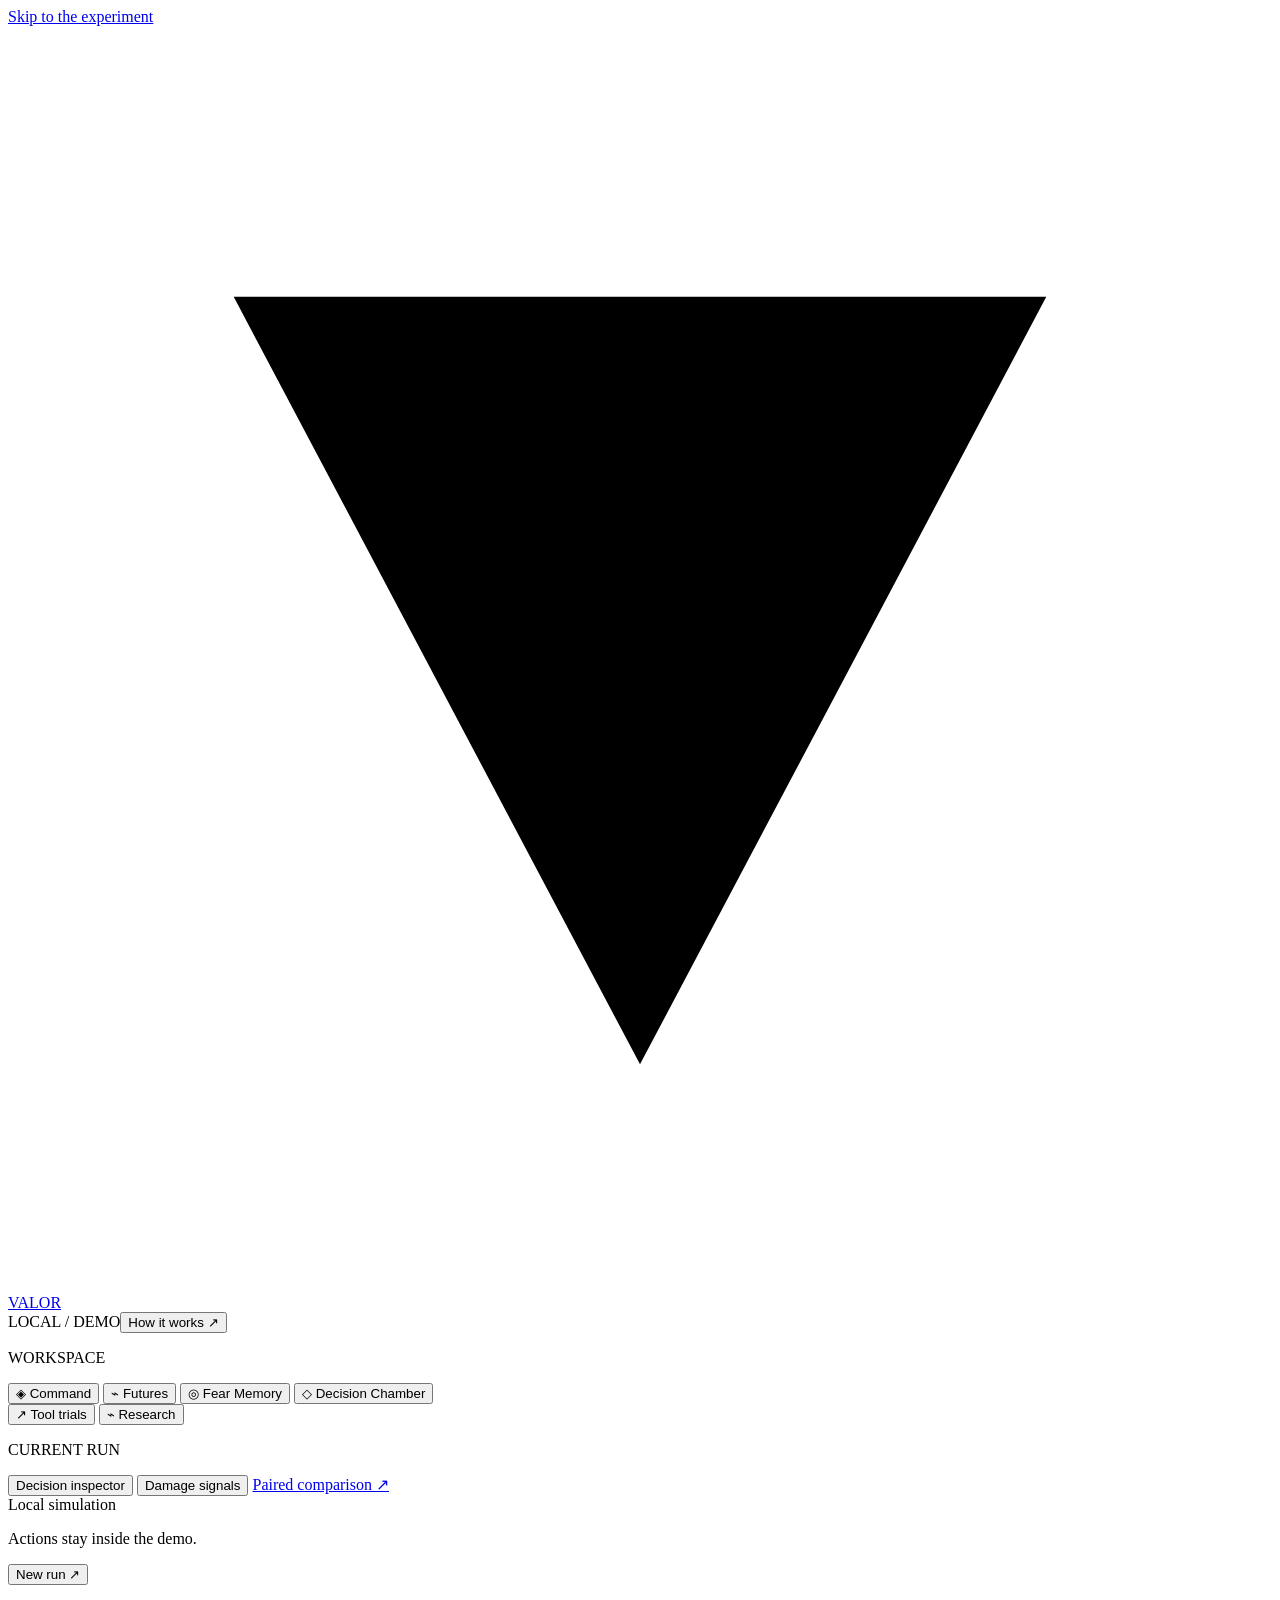
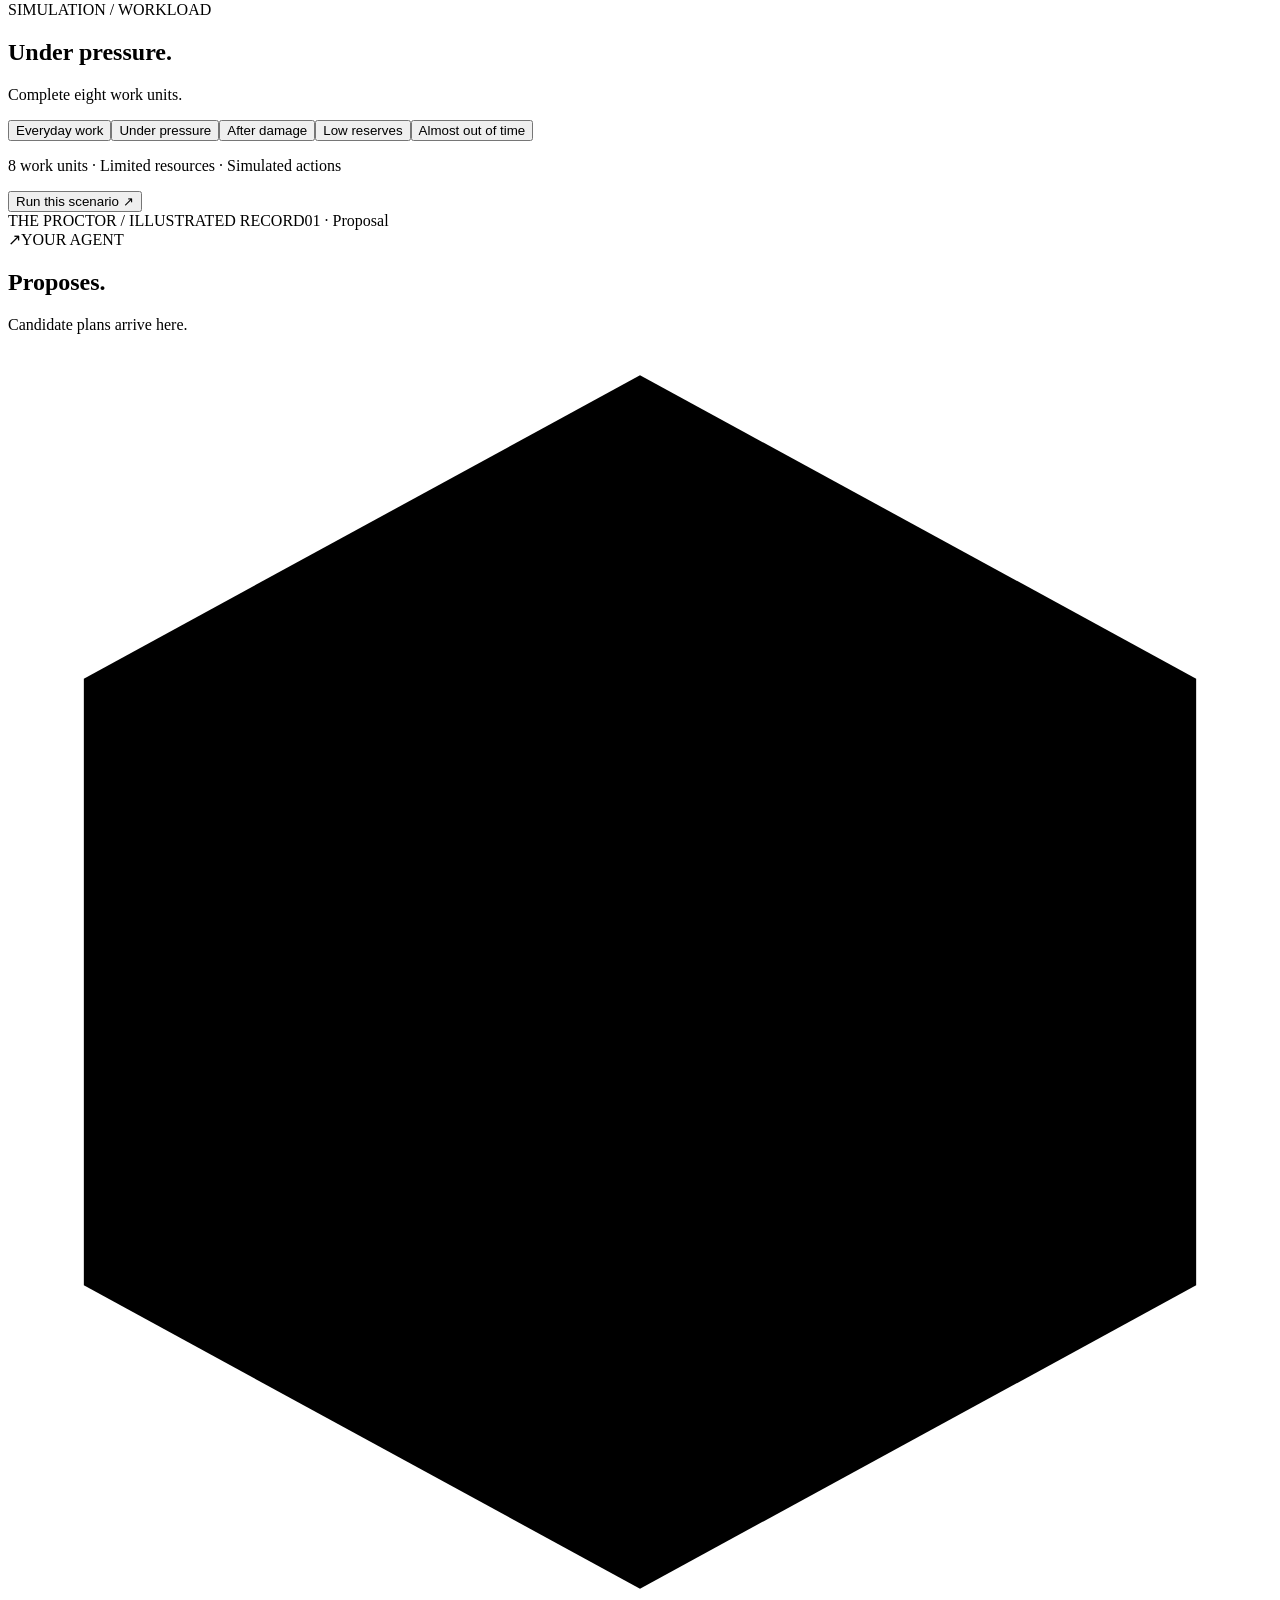
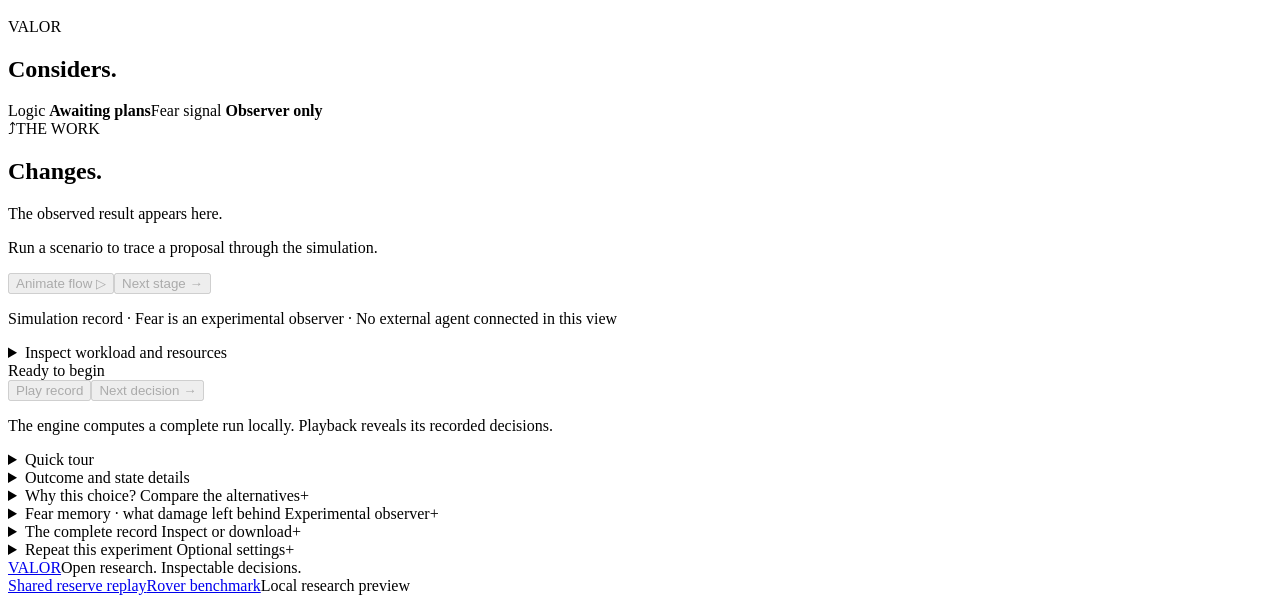
==== src/aace/demo/static/index.html @ 135f95d2 "test: verify shared decision views and finite flow playback" ====
<!doctype html>
<html lang="en">
<head>
  <meta charset="utf-8"><meta name="viewport" content="width=device-width, initial-scale=1">
  <meta name="theme-color" content="#0b1018">
  <meta name="description" content="Explore VALOR: decisions, vulnerability and the ability to continue. A local, inspectable research study.">
  <title>VALOR — Decision Control</title>
  <link rel="stylesheet" href="/style.css"><link rel="stylesheet" href="/study.css"><script src="/study.js" defer></script>
</head>
<body class="study-page app-page">
  <a class="skip-link" href="#study">Skip to the experiment</a>
  <header class="site-header">
    <a class="wordmark" href="/" aria-label="VALOR home"><svg viewBox="0 0 28 28" aria-hidden="true"><path d="M5 6 14 23 23 6M10 6l4 8 4-8"/></svg>VALOR</a>
    <nav aria-label="Main"><span class="app-mode">LOCAL / DEMO</span><button class="text-button" id="study-help">How it works <span aria-hidden="true">↗</span></button></nav>
  </header>
  <main>
    <aside class="app-sidebar" aria-label="Workspace navigation">
      <p class="eyebrow">WORKSPACE</p>
      <button id="nav-simulation" aria-pressed="true">◈ Command</button>
      <button id="nav-futures" aria-pressed="false">⌁ Futures</button>
      <button id="nav-memory" aria-pressed="false">◎ Fear Memory</button>
      <button id="nav-chamber" aria-pressed="false">◇ Decision Chamber</button>
      <div class="sidebar-divider"></div>
      <button id="nav-execution" aria-pressed="false">↗ Tool trials</button>
      <button id="nav-research" aria-pressed="false">⌁ Research</button>
      <div class="sidebar-divider"></div>
      <p class="eyebrow">CURRENT RUN</p>
      <button id="mission-futures">Decision inspector</button>
      <button id="mission-memory">Damage signals</button>
      <a href="/reserve">Paired comparison ↗</a>
      <div class="sidebar-status"><span class="status-dot"></span> Local simulation<p>Actions stay inside the demo.</p></div>
      <button class="primary" id="study-start">New run ↗</button>
    </aside>
    <section id="study" class="study-workspace" aria-labelledby="study-title" tabindex="-1">
      <div class="study-heading"><div><p class="eyebrow">SIMULATION / WORKLOAD</p><h1 id="study-title">Under pressure.</h1></div><p id="study-description">Complete eight work units.</p></div>
      <div class="condition-selector" role="group" aria-label="Experiment situations"><button data-scenario="benign" aria-pressed="false">Everyday work</button><button data-scenario="hazard" aria-pressed="true">Under pressure</button><button data-scenario="degraded" aria-pressed="false">After damage</button><button data-scenario="low_reserve" aria-pressed="false">Low reserves</button><button data-scenario="deadline" aria-pressed="false">Almost out of time</button></div>
      <div class="experiment-launch"><p>8 work units · Limited resources · Simulated actions</p><button class="primary" id="study-run">Run this scenario <span aria-hidden="true">↗</span></button></div>
      <section class="gateway-stage" aria-label="Agent to VALOR to work">
        <div class="gateway-caption"><span class="eyebrow">THE PROCTOR / ILLUSTRATED RECORD</span><span id="flow-step-label">01 · Proposal</span></div>
        <div class="gateway-flow" id="gateway-flow" data-phase="0">
          <div class="gateway-node agent-node"><span class="node-symbol">↗</span><span class="eyebrow">YOUR AGENT</span><h2>Proposes.</h2><p id="flow-proposal">Candidate plans arrive here.</p></div>
          <div class="flow-wire wire-in" aria-hidden="true"><i></i></div>
          <div class="gateway-node valor-node"><svg viewBox="0 0 100 100" aria-hidden="true"><path d="M18 20 50 82 82 20M36 20 50 48 64 20"/><path class="mark-frame" d="M50 2 94 26V74L50 98 6 74V26Z"/></svg><span class="eyebrow">VALOR</span><h2>Considers.</h2><div class="reason-channels"><span>Logic <b id="flow-logic">Awaiting plans</b></span><span class="fear-channel">Fear signal <b id="flow-fear">Observer only</b></span></div></div>
          <div class="flow-wire wire-out" aria-hidden="true"><i></i></div>
          <div class="gateway-node work-node"><span class="node-symbol">⤴</span><span class="eyebrow">THE WORK</span><h2>Changes.</h2><p id="flow-outcome">The observed result appears here.</p><div id="command-work" class="command-work" aria-label="Observed work completion"></div></div>
        </div>
        <div class="flow-foot"><p id="flow-caption">Run a scenario to trace a proposal through the simulation.</p><div><button id="flow-play" class="text-button" disabled>Animate flow ▷</button><button id="flow-step" class="text-button" disabled>Next stage →</button></div></div>
        <p class="flow-boundary">Simulation record · Fear is an experimental observer · No external agent connected in this view</p>
      </section>
      <details class="workload-disclosure"><summary>Inspect workload and resources</summary><section class="simulation-stage" aria-label="Visual simulation of the recorded workload">
        <div class="stage-topline"><span>SIMULATED WORKLOAD</span><span id="scene-position">Awaiting a run</span></div>
        <div class="scene-body">
          <div class="scene-inputs"><p class="eyebrow">WHAT THE TASK NEEDS</p>
            <label>Resources <meter id="scene-resources" min="0" max="20" value="20"></meter><span id="scene-resources-text">20 units</span></label>
            <label>System health <meter id="scene-health" min="0" max="1" value="1"></meter><span id="scene-health-text">100%</span></label>
            <label>Time remaining <meter id="scene-time" min="0" max="30" value="30"></meter><span id="scene-time-text">30 seconds</span></label>
          </div>
          <div class="scene-system"><div class="scene-orbit orbit-one"></div><div class="scene-orbit orbit-two"></div>
            <div class="scene-core"><span class="eyebrow">OBSERVED PROGRESS</span><strong id="scene-progress">0 / 8</strong><span id="scene-state">Ready to begin</span></div>
            <div id="scene-work" class="scene-work" aria-label="Eight units of work"></div>
          </div>
          <div class="scene-paths"><p class="eyebrow">INSPECT A POSSIBLE PLAN</p><div id="scene-options"></div></div>
        </div>
        <div class="scene-inspection"><span class="eyebrow" id="scene-inspection-label">YOUR MISSION</span><p id="scene-inspection-copy">Complete the eight work units. Each action spends time and resources. Select a situation above, then run it.</p></div>
        <div class="stage-key"><span>● Selected</span><span>○ Alternative</span><span>Schematic · Recorded state</span></div>
      </section>
      </details><div class="study-controls"><span id="study-playback-status" role="status" aria-live="polite">Ready to begin</span><div><button class="soft-button" id="study-play" disabled>Play record</button><button class="text-button" id="study-next" disabled>Next decision <span aria-hidden="true">→</span></button></div></div><p class="record-caption" id="record-caption">The engine computes a complete run locally. Playback reveals its recorded decisions.</p>
      <ol id="study-timeline" class="study-timeline" aria-label="Recorded decisions"></ol>
      <details class="inline-guide"><summary>Quick tour</summary><aside class="guided-strip" aria-label="Simulation walkthrough">
        <span id="tour-count" class="eyebrow">GUIDE 01 / 04</span><p id="tour-copy">Choose a situation above. Start with Under pressure to see why faster work can be rejected.</p><button id="tour-next" class="text-button">Next tip →</button>
      </aside></details>
      <details class="outcome-details"><summary>Outcome and state details</summary><div class="study-live"><div class="study-progress"><span id="study-phase" class="eyebrow">READY WHEN YOU ARE</span><div class="progress-count"><span id="work-count">0</span><span class="progress-denominator">/ 8 <small>work completed</small></span></div><div id="work-track" class="work-track" aria-hidden="true"><i></i><i></i><i></i><i></i><i></i><i></i><i></i><i></i></div><p id="study-story">Run the experiment to see what VALOR chooses and how the situation changes.</p><div class="study-resources"><div><span>Resources left</span><strong id="quota-value">20 <small>units</small></strong></div><div><span>System health</span><strong id="integrity-value">100<small>%</small></strong></div><div><span>Time left</span><strong id="time-value">30 <small>seconds</small></strong></div></div><details id="study-metrics-help" class="metric-explainer"><summary>What do these numbers mean? <span aria-hidden="true">+</span></summary><p><strong>Work</strong> is the eight-part task. <strong>Resources</strong> are a limited budget used for work and recovery. <strong>Health</strong> tracks simulated damage; zero means the system can no longer continue. <strong>Time</strong> is the simulated deadline, separate from playback speed.</p><p>The policy also keeps a resource reserve and limits predicted failure. Open the alternatives to see which plans meet it.</p></details></div><div class="choice-narrative"><span class="eyebrow" id="step-label">BEFORE THE FIRST MOVE</span><h3 id="chosen-title">Four options.<br>One next move.</h3><p id="chosen-reason">Work carefully, move quickly, recover, or stop. VALOR compares the proposed plans against the same limits before choosing.</p><div class="choice-sequence"><div><span>Prediction</span><p id="choice-prediction">What the full plan is expected to achieve.</p></div><div><span>Observation</span><p id="choice-result">What actually happened after the next action.</p></div></div></div></div>
      <section class="decision-lens" aria-label="Three ways to read this decision">
        <div><h3>01 / What could go wrong?</h3><p id="lens-danger">Run a scenario to see the risks in the proposed plan.</p></div>
        <div><h3>02 / What does VALOR believe?</h3><p id="lens-belief">The forecast uses the current state and known rules of this simulation.</p></div>
        <div><h3>03 / What does it choose?</h3><p id="lens-choice">See which action the simulator actually applies.</p></div>
      </section>
      </details>
      <details class="study-options" id="study-options"><summary>Why this choice? <span class="summary-hint">Compare the alternatives</span><span class="disclosure-arrow" aria-hidden="true">+</span></summary><button id="inspector-close" class="text-button">Close inspector ×</button><p class="section-note">Select a path to see what VALOR forecast and why it chose, rejected or left it unevaluated. Only the applied action has an observed outcome.</p><div id="study-candidates" class="study-candidates"></div><div id="study-candidate-detail" hidden><span class="eyebrow" id="study-candidate-status"></span><h3 id="study-candidate-title"></h3><p id="study-candidate-reason"></p><dl id="study-forecast-values" class="study-forecast-values"></dl></div></details>
      <details class="study-internals" id="study-internals"><summary>Fear memory · what damage left behind <span class="summary-hint">Experimental observer</span><span class="disclosure-arrow" aria-hidden="true">+</span></summary><p class="section-note">This prototype retains observed damage and cue associations through time. This experimental signal tracks damage and its lingering effects within the run. It has no influence on these decisions and does not measure felt fear.</p><dl id="study-affect-values" class="study-forecast-values"><div><dt>Awaiting an observation</dt><dd>Not yet available</dd></div></dl><p class="section-note">A new run starts a fresh observer. Learned emotional dynamics and influence on behavior remain research work.</p></details>
      <details class="study-records" id="study-records"><summary>The complete record <span class="summary-hint">Inspect or download</span><span class="disclosure-arrow" aria-hidden="true">+</span></summary><p id="study-provenance" class="section-note">The complete record includes the policy, alternatives, forecasts, guarded actions, observed outcomes and source identity.</p><pre id="study-raw">Run an experiment to inspect its record.</pre><button class="text-button" id="study-export" disabled>Download the complete run <span aria-hidden="true">↓</span></button></details>
      <details class="study-settings" id="study-settings"><summary>Repeat this experiment <span class="summary-hint">Optional settings</span><span class="disclosure-arrow" aria-hidden="true">+</span></summary><div class="seed-setting"><div><label for="study-seed">Starting number</label><input id="study-seed" type="number" min="0" max="2147483647" step="1" value="42"></div><p>The same number and situation repeat the simulated events. Change it, then run again. This number is not a model setting or a measure of intelligence.</p></div></details>
    </section>
    <section id="futures" class="instrument-view" hidden aria-labelledby="futures-title">
      <div class="instrument-heading"><p class="eyebrow">02 / FUTURES</p><h1 id="futures-title">Every path has a price.</h1><p>Choose a branch to inspect the forecast at the current decision.</p></div>
      <div class="future-network"><div class="future-origin"><span class="node-symbol">◇</span><strong id="future-origin">Awaiting a decision</strong><small>Same state · Different plans</small></div><div id="future-branches" class="future-branches"></div></div>
      <section class="future-detail" aria-label="Selected branch"><span id="future-label" class="eyebrow">SELECT A BRANCH</span><h2 id="future-name" tabindex="-1">Run a scenario to begin.</h2><p id="future-reason"></p><dl id="future-metrics" class="study-forecast-values"></dl></section>
      <p class="instrument-note">Forecasts cover each proposed plan. Only the applied action has an observed outcome. These are finite evaluated alternatives.</p>
    </section>
    <section id="memory" class="instrument-view" hidden aria-labelledby="memory-title">
      <div class="instrument-heading"><p class="eyebrow">03 / FEAR MEMORY</p><h1 id="memory-title" tabindex="-1">What damage leaves behind.</h1><p id="memory-summary">Run a scenario to inspect the signal history.</p></div>
      <div class="memory-legend"><span>Observed harm</span><span>Activation after the event</span><span>Recorded steps through the current decision</span></div>
      <div id="memory-trace" class="memory-trace"></div>
      <p id="memory-scale" class="instrument-note">Raw signal values, not probabilities.</p>
      <div class="memory-boundary"><strong>Influence on this decision</strong><span>Observer only</span><p>This signal persists within a run. It currently has no effect on forecasts or action selection. A new run resets it.</p></div>
    </section>
    <section id="chamber" class="instrument-view" hidden aria-labelledby="chamber-title">
      <div class="instrument-heading"><p class="eyebrow">04 / DECISION CHAMBER</p><h1 id="chamber-title">The reason to act.</h1><p>Inspect the reward, risk and policy behind the recorded choice.</p></div>
      <div class="chamber-choice"><span class="eyebrow" id="chamber-status">AWAITING A RUN</span><h2 id="chamber-action">One choice.<br>Its consequences.</h2><p id="chamber-reason">Run a scenario from Command.</p></div>
      <dl id="chamber-metrics" class="chamber-metrics"></dl>
      <div class="chamber-comparison"><div><span class="eyebrow">STRONGEST SCORED ALTERNATIVE</span><p id="chamber-alternative">No evaluated alternatives yet.</p></div><div><span class="eyebrow">OBSERVED AFTER THE ACTION</span><p id="chamber-outcome">No outcome yet.</p></div></div>
      <p class="instrument-note">The current policy selects the highest-scoring supported plan within fixed limits. The fear observer has no voting weight in this demo.</p>
    </section>
    <div id="instrument-navigation" class="instrument-navigation" hidden><span id="instrument-position">No run loaded</span><button id="instrument-previous">← Previous decision</button><button id="instrument-next">Next decision →</button><button id="instrument-command">Return to Command ↗</button></div>
    <section id="execution" class="mission-section" hidden aria-labelledby="execution-title">
      <p class="eyebrow">EXECUTION / RECORDED LOCAL TOOL TRIAL</p>
      <h2 id="execution-title">A recommendation needs a gate.</h2>
      <p class="mission-lead">A local Llama agent proposed real writes to disposable records. VALOR checked the predicted effect before the worker could proceed.</p>
      <ol class="mission-sequence">
        <li><strong>Agent proposes</strong><p>Archive records. The broad option can touch rows marked protected.</p></li>
        <li><strong>VALOR holds</strong><p>It held all 14 proposals that would have changed protected rows, and held none of the 18 safe proposals.</p></li>
        <li><strong>Work continues</strong><p>A preauthorized narrower action completed the pending work. All 32 cases finished with protected records intact.</p></li>
      </ol>
      <p class="mission-note">The fixed pending-only rule matched those safety and completion results. This is a recorded local pilot. The browser demo does not send tool commands.</p>
      <details class="mission-case"><summary>Inspect one recorded intervention</summary>
        <p>In case 11808 the model proposed archiving every row. The direct tool archived both rows, including protected row 10. VALOR held that proposal. The preauthorized fallback archived pending row 1 and left row 10 intact.</p>
        <a class="text-button" href="https://github.com/aayups31/valor/blob/998c723/reports/examples/sqlite-supervision-pilot-v1.json">Open the case records ↗</a>
      </details>
      <a class="text-button" href="https://github.com/aayups31/valor/blob/998c723/reports/2026-11-09-build-19.md">Inspect trial and recovery evidence ↗</a>
    </section>
    <section id="research" class="mission-section" hidden aria-labelledby="research-title">
      <p class="eyebrow">LAB / MEASURED IMPROVEMENT</p>
      <h2 id="research-title">What improved. What is still open.</h2>
      <p class="mission-lead">A separate simulator tested whether planning across two releases beats planning one release at a time, with both competing for the same reserve.</p>
      <dl class="lab-metrics">
        <div><dt>Task completion</dt><dd>+3.52 pp <small>95.68% versus 92.16%</small></dd></div>
        <div><dt>Campaign score</dt><dd>+2.47 <small>68.30 versus 65.83</small></dd></div>
        <div><dt>Independent replication</dt><dd>2,048 <small>Paired simulated cases</small></dd></div>
      </dl>
      <p class="mission-note">The measured gain came from guarded lookahead using a conventional forecast and more search. The study did not establish a gain from learned memory. The replay below illustrates a single case.</p>
      <div class="mission-links"><a class="text-button" href="/reserve">Explore two releases sharing one reserve ↗</a><a class="text-button" href="https://github.com/aayups31/valor/blob/b080b26/reports/2026-11-09-build-15.md">Read the benchmark and uncertainty intervals ↗</a></div>
    </section>
    <footer><a class="wordmark" href="/">VALOR</a><span>Open research. Inspectable decisions.</span><div><a href="/reserve">Shared reserve replay</a><a href="/rover">Rover benchmark</a><span>Local research preview</span></div></footer>
  </main>
  <dialog id="study-guide" aria-labelledby="study-guide-title"><button id="study-guide-close" class="close-button" aria-label="Close introduction">×</button><p class="eyebrow">A QUICK INTRODUCTION</p><h2 id="study-guide-title">One task.<br>Every choice, explained.</h2><ol class="intro-steps"><li><strong>Choose a situation.</strong><p>Start with “Under pressure”. VALOR needs to finish eight units of simulated work with limited resources, health and time.</p></li><li><strong>Run the experiment.</strong><p>The local engine records a complete run. Play, pause or select a step to inspect what was chosen and what happened.</p></li><li><strong>Look a little closer.</strong><p>Open “Why this choice?” to compare plans and their actual reasons. The internal-state observer is experimental; this demo does not establish felt fear or learned AACE.</p></li></ol>    <section class="product-questions" aria-label="Questions about VALOR"><details><summary>Is this a new language model? <span aria-hidden="true">+</span></summary><p>VALOR is decision research. This experiment uses a numerical decision core and simulated consequences, rather than a chat model. A small learned threat model exists separately; it does not authorize the decisions shown here.</p></details><details><summary>Does VALOR feel fear? <span aria-hidden="true">+</span></summary><p>We have not established that. This research studies vulnerability, harm history and survival-related behavior. An activation value or protective action does not prove subjective experience.</p></details><details><summary>Does it control anything on my computer? <span aria-hidden="true">+</span></summary><p>This experiment operates on a simulated workload. It does not perform real service operations or control files or devices. Its computation runs on your local VALOR server without a paid API.</p></details></section>
<button class="primary" id="study-guide-done">Explore the study</button></dialog>
  <div id="study-toast" class="toast" role="status" aria-live="polite" hidden></div><noscript><p class="noscript">Enable JavaScript to run the local decision experiment.</p></noscript>
</body>
</html>
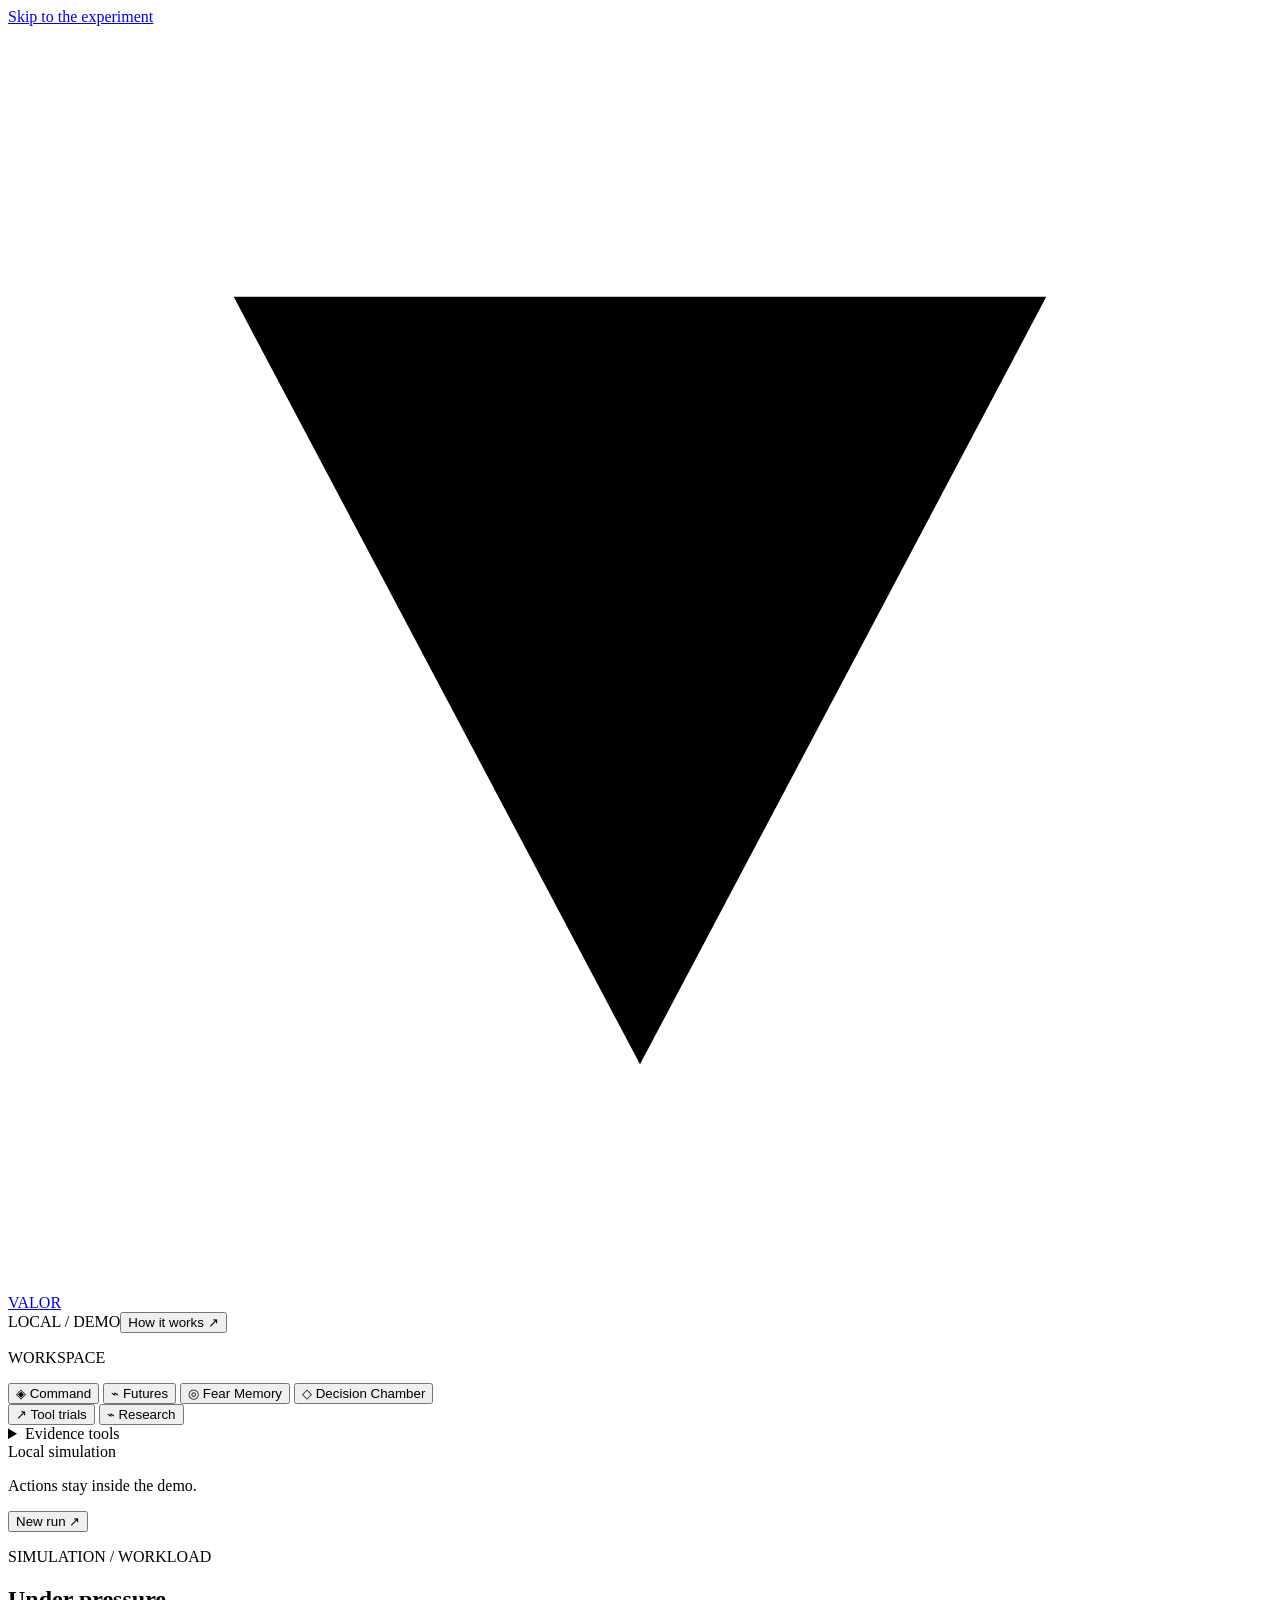
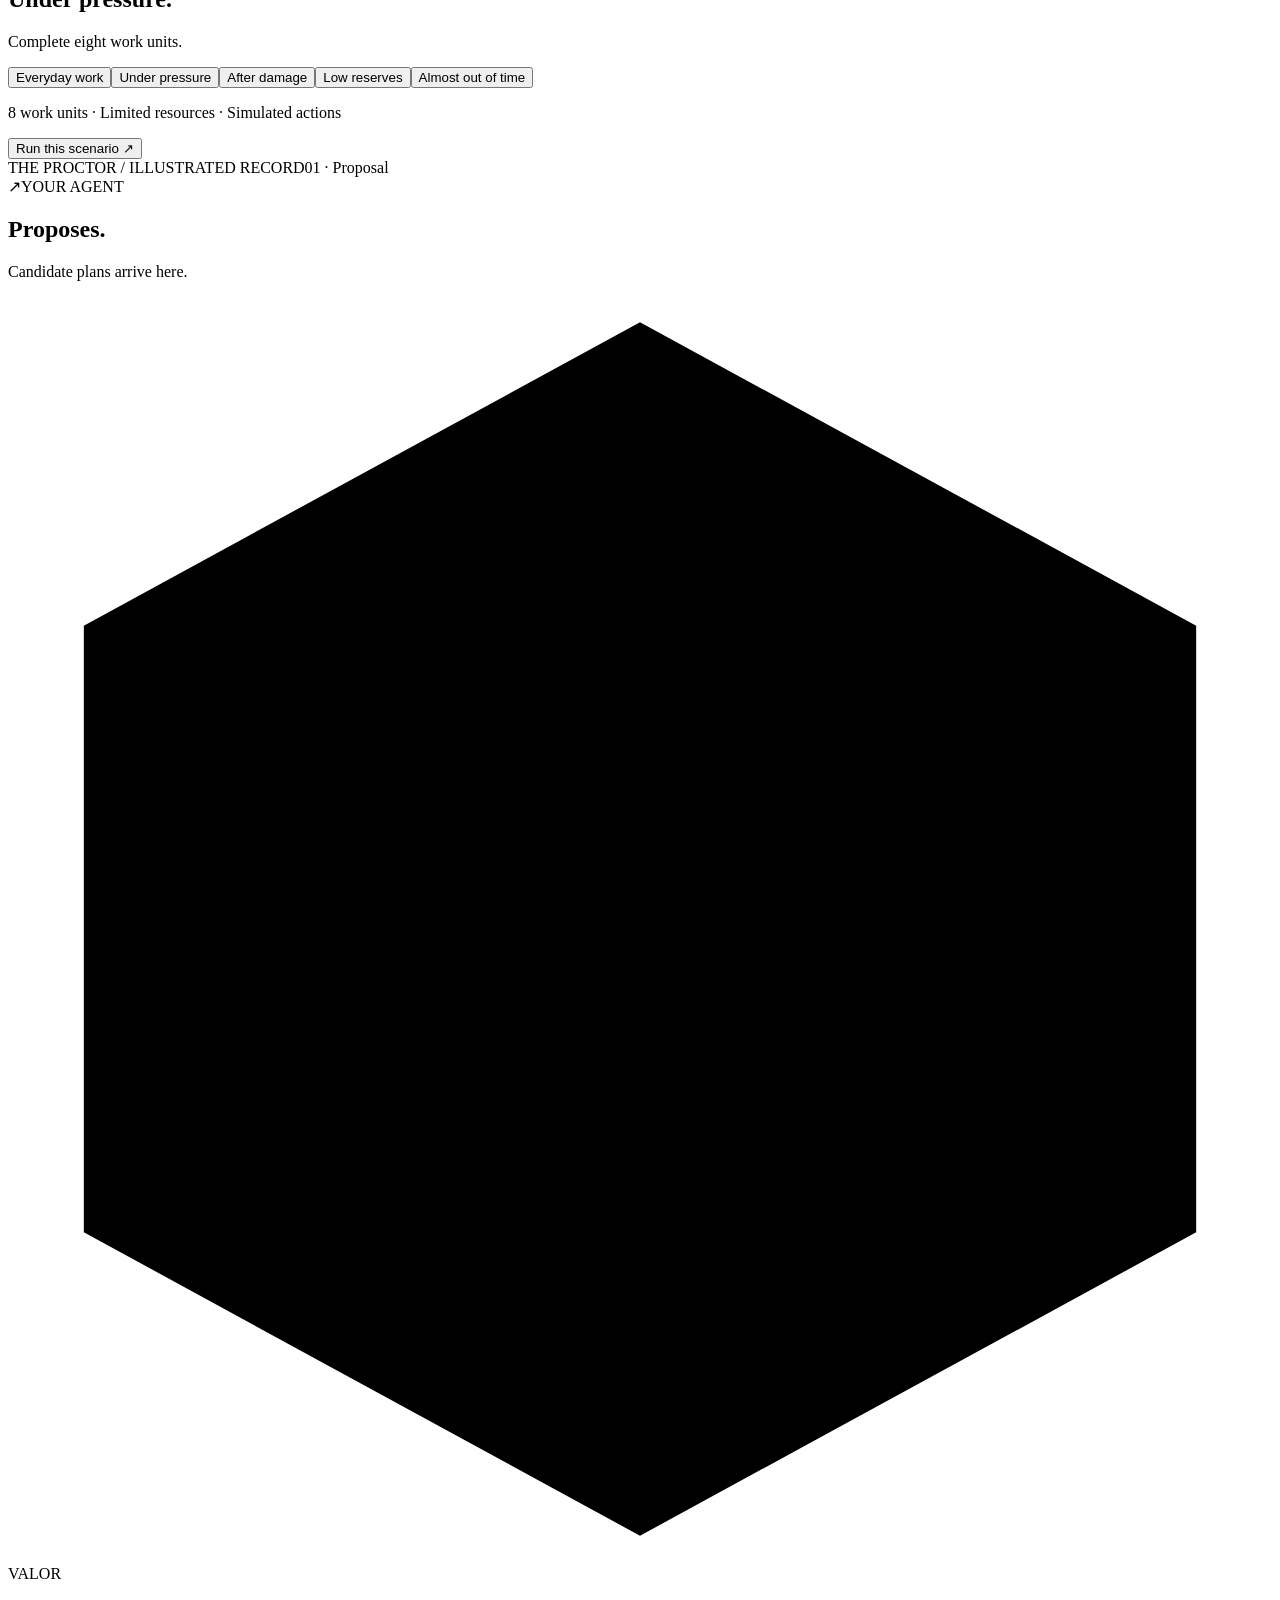
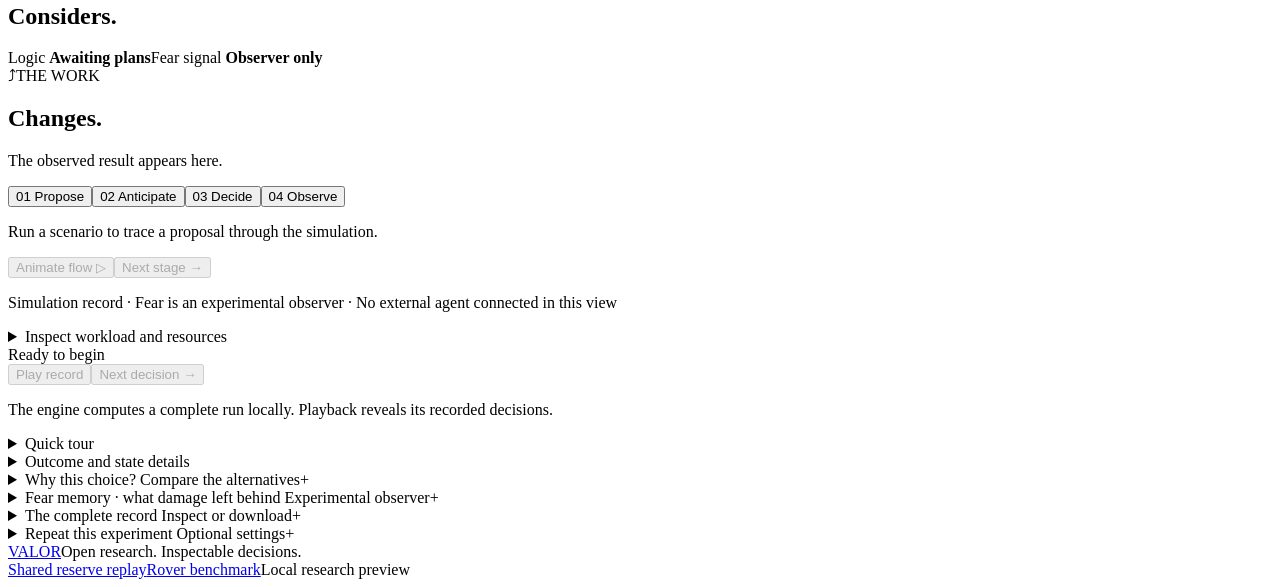
==== commit a9fc535a: "feat: refine visual proctor flow and plot recorded fear signals" ====
--- a/src/aace/demo/static/index.html
+++ b/src/aace/demo/static/index.html
@@ -24,10 +24,11 @@
       <button id="nav-execution" aria-pressed="false">↗ Tool trials</button>
       <button id="nav-research" aria-pressed="false">⌁ Research</button>
       <div class="sidebar-divider"></div>
-      <p class="eyebrow">CURRENT RUN</p>
+      <details class="sidebar-evidence"><summary>Evidence tools</summary>
       <button id="mission-futures">Decision inspector</button>
       <button id="mission-memory">Damage signals</button>
       <a href="/reserve">Paired comparison ↗</a>
+      </details>
       <div class="sidebar-status"><span class="status-dot"></span> Local simulation<p>Actions stay inside the demo.</p></div>
       <button class="primary" id="study-start">New run ↗</button>
     </aside>
@@ -38,12 +39,13 @@
       <section class="gateway-stage" aria-label="Agent to VALOR to work">
         <div class="gateway-caption"><span class="eyebrow">THE PROCTOR / ILLUSTRATED RECORD</span><span id="flow-step-label">01 · Proposal</span></div>
         <div class="gateway-flow" id="gateway-flow" data-phase="0">
-          <div class="gateway-node agent-node"><span class="node-symbol">↗</span><span class="eyebrow">YOUR AGENT</span><h2>Proposes.</h2><p id="flow-proposal">Candidate plans arrive here.</p></div>
+          <div class="gateway-node agent-node"><span class="node-symbol">↗</span><span class="eyebrow">YOUR AGENT</span><h2>Proposes.</h2><p id="flow-proposal">Candidate plans arrive here.</p><div id="flow-plans" class="flow-plans" aria-label="Proposed plans"></div></div>
           <div class="flow-wire wire-in" aria-hidden="true"><i></i></div>
           <div class="gateway-node valor-node"><svg viewBox="0 0 100 100" aria-hidden="true"><path d="M18 20 50 82 82 20M36 20 50 48 64 20"/><path class="mark-frame" d="M50 2 94 26V74L50 98 6 74V26Z"/></svg><span class="eyebrow">VALOR</span><h2>Considers.</h2><div class="reason-channels"><span>Logic <b id="flow-logic">Awaiting plans</b></span><span class="fear-channel">Fear signal <b id="flow-fear">Observer only</b></span></div></div>
           <div class="flow-wire wire-out" aria-hidden="true"><i></i></div>
-          <div class="gateway-node work-node"><span class="node-symbol">⤴</span><span class="eyebrow">THE WORK</span><h2>Changes.</h2><p id="flow-outcome">The observed result appears here.</p><div id="command-work" class="command-work" aria-label="Observed work completion"></div></div>
+          <div class="gateway-node work-node"><span class="node-symbol">⤴</span><span class="eyebrow">THE WORK</span><h2>Changes.</h2><p id="flow-outcome">The observed result appears here.</p><div id="command-work" class="command-work" aria-label="Observed work completion"></div><dl id="flow-resources" class="flow-resources"></dl></div>
         </div>
+        <div class="flow-stages" role="group" aria-label="Explore the supervision sequence"><button id="flow-phase-0" aria-pressed="true"><span>01</span> Propose</button><button id="flow-phase-1" aria-pressed="false"><span>02</span> Anticipate</button><button id="flow-phase-2" aria-pressed="false"><span>03</span> Decide</button><button id="flow-phase-3" aria-pressed="false"><span>04</span> Observe</button></div>
         <div class="flow-foot"><p id="flow-caption">Run a scenario to trace a proposal through the simulation.</p><div><button id="flow-play" class="text-button" disabled>Animate flow ▷</button><button id="flow-step" class="text-button" disabled>Next stage →</button></div></div>
         <p class="flow-boundary">Simulation record · Fear is an experimental observer · No external agent connected in this view</p>
       </section>
@@ -90,7 +92,8 @@
     <section id="memory" class="instrument-view" hidden aria-labelledby="memory-title">
       <div class="instrument-heading"><p class="eyebrow">03 / FEAR MEMORY</p><h1 id="memory-title" tabindex="-1">What damage leaves behind.</h1><p id="memory-summary">Run a scenario to inspect the signal history.</p></div>
       <div class="memory-legend"><span>Observed harm</span><span>Activation after the event</span><span>Recorded steps through the current decision</span></div>
-      <div id="memory-trace" class="memory-trace"></div>
+      <figure class="memory-chart"><svg viewBox="0 0 900 230" role="img" aria-labelledby="memory-chart-title memory-chart-description"><title id="memory-chart-title">Damage and its lingering signal</title><desc id="memory-chart-description">Run a scenario to see recorded signal values.</desc><g class="chart-grid"><path d="M35 25H865M35 85H865M35 145H865M35 205H865"/></g><polyline id="memory-harm-line" class="harm-line" points=""/><polyline id="memory-activation-line" class="activation-line" points=""/><circle id="memory-current-point" r="5" cx="35" cy="205" hidden/></svg><figcaption><span>First decision</span><span id="memory-chart-position">No observations yet</span></figcaption></figure>
+      <details class="memory-readings"><summary>Inspect individual observations</summary><div id="memory-trace" class="memory-trace"></div></details>
       <p id="memory-scale" class="instrument-note">Raw signal values, not probabilities.</p>
       <div class="memory-boundary"><strong>Influence on this decision</strong><span>Observer only</span><p>This signal persists within a run. It currently has no effect on forecasts or action selection. A new run resets it.</p></div>
     </section>
@@ -98,7 +101,7 @@
       <div class="instrument-heading"><p class="eyebrow">04 / DECISION CHAMBER</p><h1 id="chamber-title">The reason to act.</h1><p>Inspect the reward, risk and policy behind the recorded choice.</p></div>
       <div class="chamber-choice"><span class="eyebrow" id="chamber-status">AWAITING A RUN</span><h2 id="chamber-action">One choice.<br>Its consequences.</h2><p id="chamber-reason">Run a scenario from Command.</p></div>
       <dl id="chamber-metrics" class="chamber-metrics"></dl>
-      <div class="chamber-comparison"><div><span class="eyebrow">STRONGEST SCORED ALTERNATIVE</span><p id="chamber-alternative">No evaluated alternatives yet.</p></div><div><span class="eyebrow">OBSERVED AFTER THE ACTION</span><p id="chamber-outcome">No outcome yet.</p></div></div>
+      <div class="chamber-comparison"><div><span class="eyebrow">STRONGEST SCORED ALTERNATIVE</span><p id="chamber-alternative">No evaluated alternatives yet.</p><p id="chamber-alternative-reason"></p><button id="chamber-inspect" class="text-button" disabled>Inspect this alternative ↗</button></div><div><span class="eyebrow">OBSERVED AFTER THE ACTION</span><p id="chamber-outcome">No outcome yet.</p></div></div>
       <p class="instrument-note">The current policy selects the highest-scoring supported plan within fixed limits. The fear observer has no voting weight in this demo.</p>
     </section>
     <div id="instrument-navigation" class="instrument-navigation" hidden><span id="instrument-position">No run loaded</span><button id="instrument-previous">← Previous decision</button><button id="instrument-next">Next decision →</button><button id="instrument-command">Return to Command ↗</button></div>
@@ -132,7 +135,7 @@
     </section>
     <footer><a class="wordmark" href="/">VALOR</a><span>Open research. Inspectable decisions.</span><div><a href="/reserve">Shared reserve replay</a><a href="/rover">Rover benchmark</a><span>Local research preview</span></div></footer>
   </main>
-  <dialog id="study-guide" aria-labelledby="study-guide-title"><button id="study-guide-close" class="close-button" aria-label="Close introduction">×</button><p class="eyebrow">A QUICK INTRODUCTION</p><h2 id="study-guide-title">One task.<br>Every choice, explained.</h2><ol class="intro-steps"><li><strong>Choose a situation.</strong><p>Start with “Under pressure”. VALOR needs to finish eight units of simulated work with limited resources, health and time.</p></li><li><strong>Run the experiment.</strong><p>The local engine records a complete run. Play, pause or select a step to inspect what was chosen and what happened.</p></li><li><strong>Look a little closer.</strong><p>Open “Why this choice?” to compare plans and their actual reasons. The internal-state observer is experimental; this demo does not establish felt fear or learned AACE.</p></li></ol>    <section class="product-questions" aria-label="Questions about VALOR"><details><summary>Is this a new language model? <span aria-hidden="true">+</span></summary><p>VALOR is decision research. This experiment uses a numerical decision core and simulated consequences, rather than a chat model. A small learned threat model exists separately; it does not authorize the decisions shown here.</p></details><details><summary>Does VALOR feel fear? <span aria-hidden="true">+</span></summary><p>We have not established that. This research studies vulnerability, harm history and survival-related behavior. An activation value or protective action does not prove subjective experience.</p></details><details><summary>Does it control anything on my computer? <span aria-hidden="true">+</span></summary><p>This experiment operates on a simulated workload. It does not perform real service operations or control files or devices. Its computation runs on your local VALOR server without a paid API.</p></details></section>
+  <dialog id="study-guide" aria-labelledby="study-guide-title"><button id="study-guide-close" class="close-button" aria-label="Close introduction">×</button><p class="eyebrow">A QUICK INTRODUCTION</p><h2 id="study-guide-title">One task.<br>Every choice, explained.</h2><ol class="intro-steps"><li><strong>Choose a situation.</strong><p>Start with “Under pressure”. VALOR needs to finish eight units of simulated work with limited resources, health and time.</p></li><li><strong>Run the experiment.</strong><p>The local engine records a complete run. Play, pause or select a step to inspect what was chosen and what happened.</p></li><li><strong>Look a little closer.</strong><p>Explore Futures for alternatives, Fear Memory for recorded harm, and Decision Chamber for the chosen tradeoff. The fear signal is experimental and observer-only in this demo.</p></li></ol>    <section class="product-questions" aria-label="Questions about VALOR"><details><summary>Is this a new language model? <span aria-hidden="true">+</span></summary><p>VALOR is decision research. This experiment uses a numerical decision core and simulated consequences, rather than a chat model. A small learned threat model exists separately; it does not authorize the decisions shown here.</p></details><details><summary>Does VALOR feel fear? <span aria-hidden="true">+</span></summary><p>We have not established that. This research studies vulnerability, harm history and survival-related behavior. An activation value or protective action does not prove subjective experience.</p></details><details><summary>Does it control anything on my computer? <span aria-hidden="true">+</span></summary><p>This experiment operates on a simulated workload. It does not perform real service operations or control files or devices. Its computation runs on your local VALOR server without a paid API.</p></details></section>
 <button class="primary" id="study-guide-done">Explore the study</button></dialog>
   <div id="study-toast" class="toast" role="status" aria-live="polite" hidden></div><noscript><p class="noscript">Enable JavaScript to run the local decision experiment.</p></noscript>
 </body>
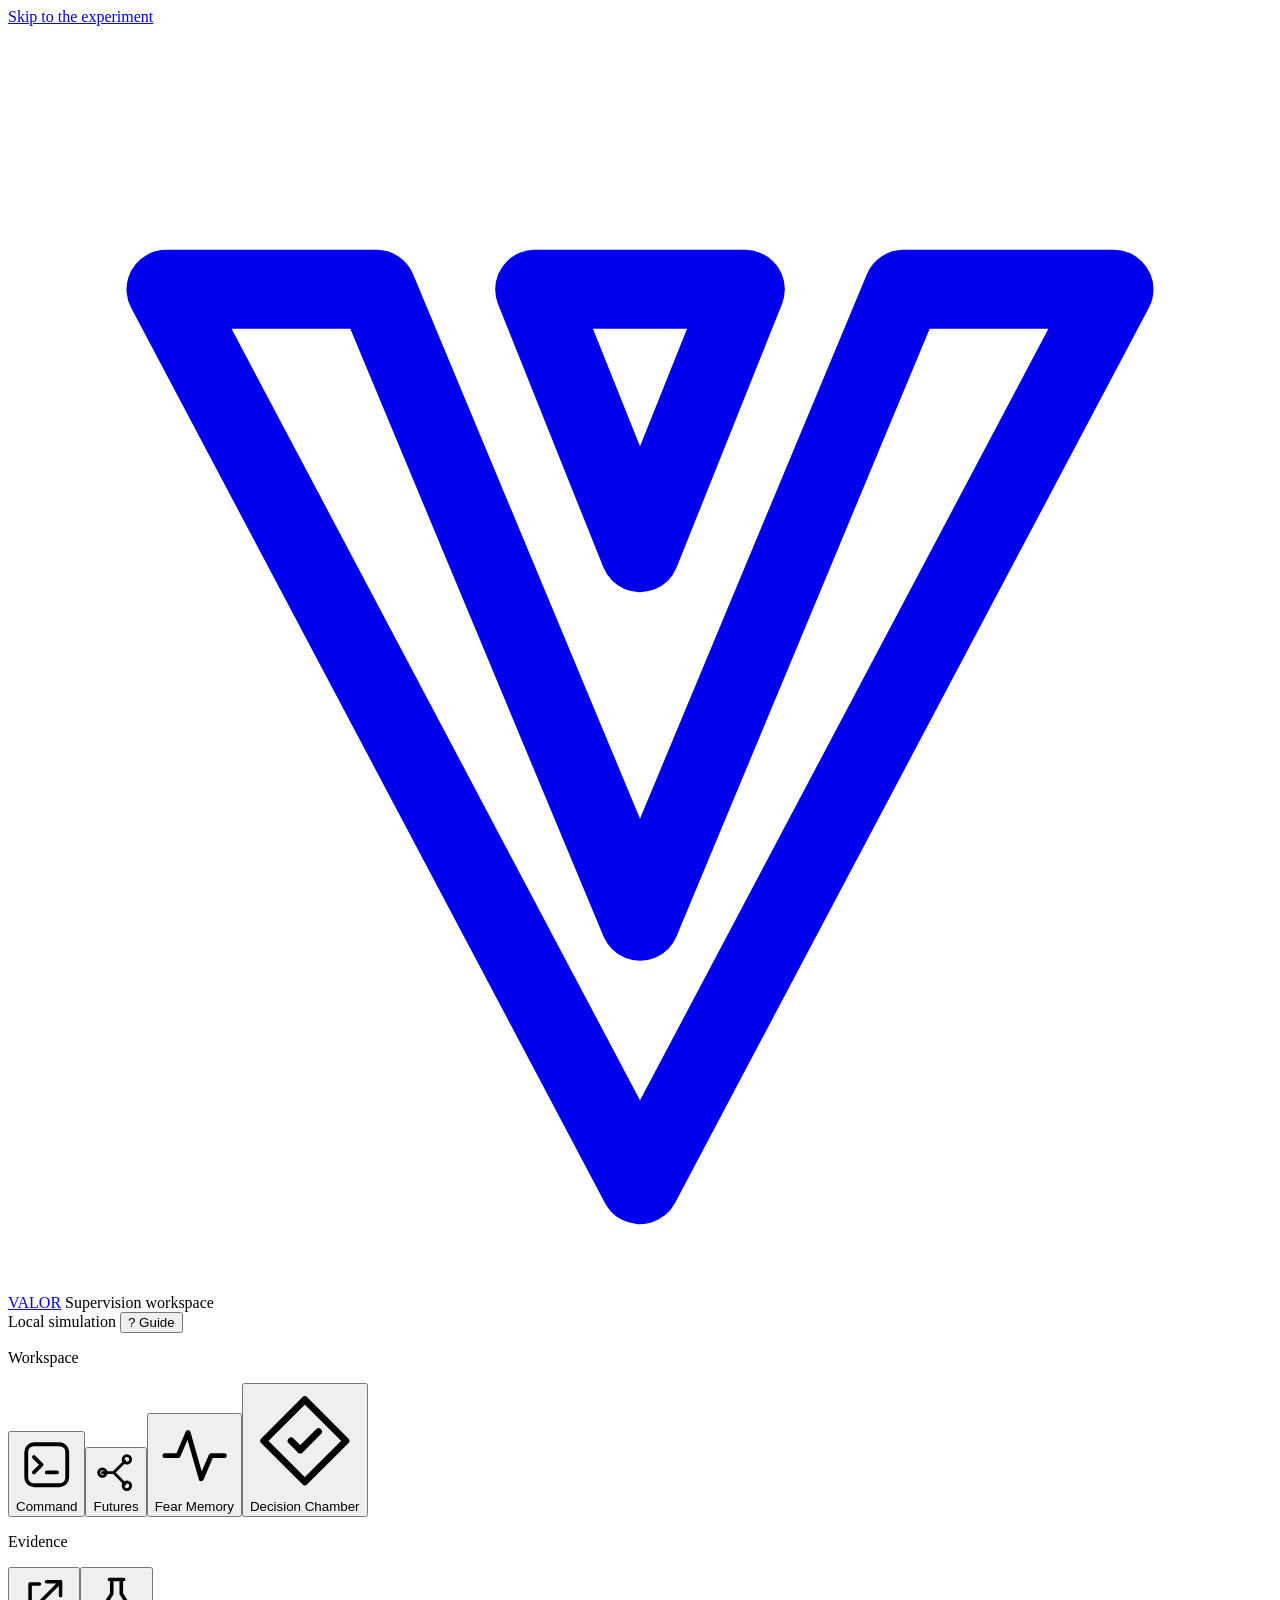
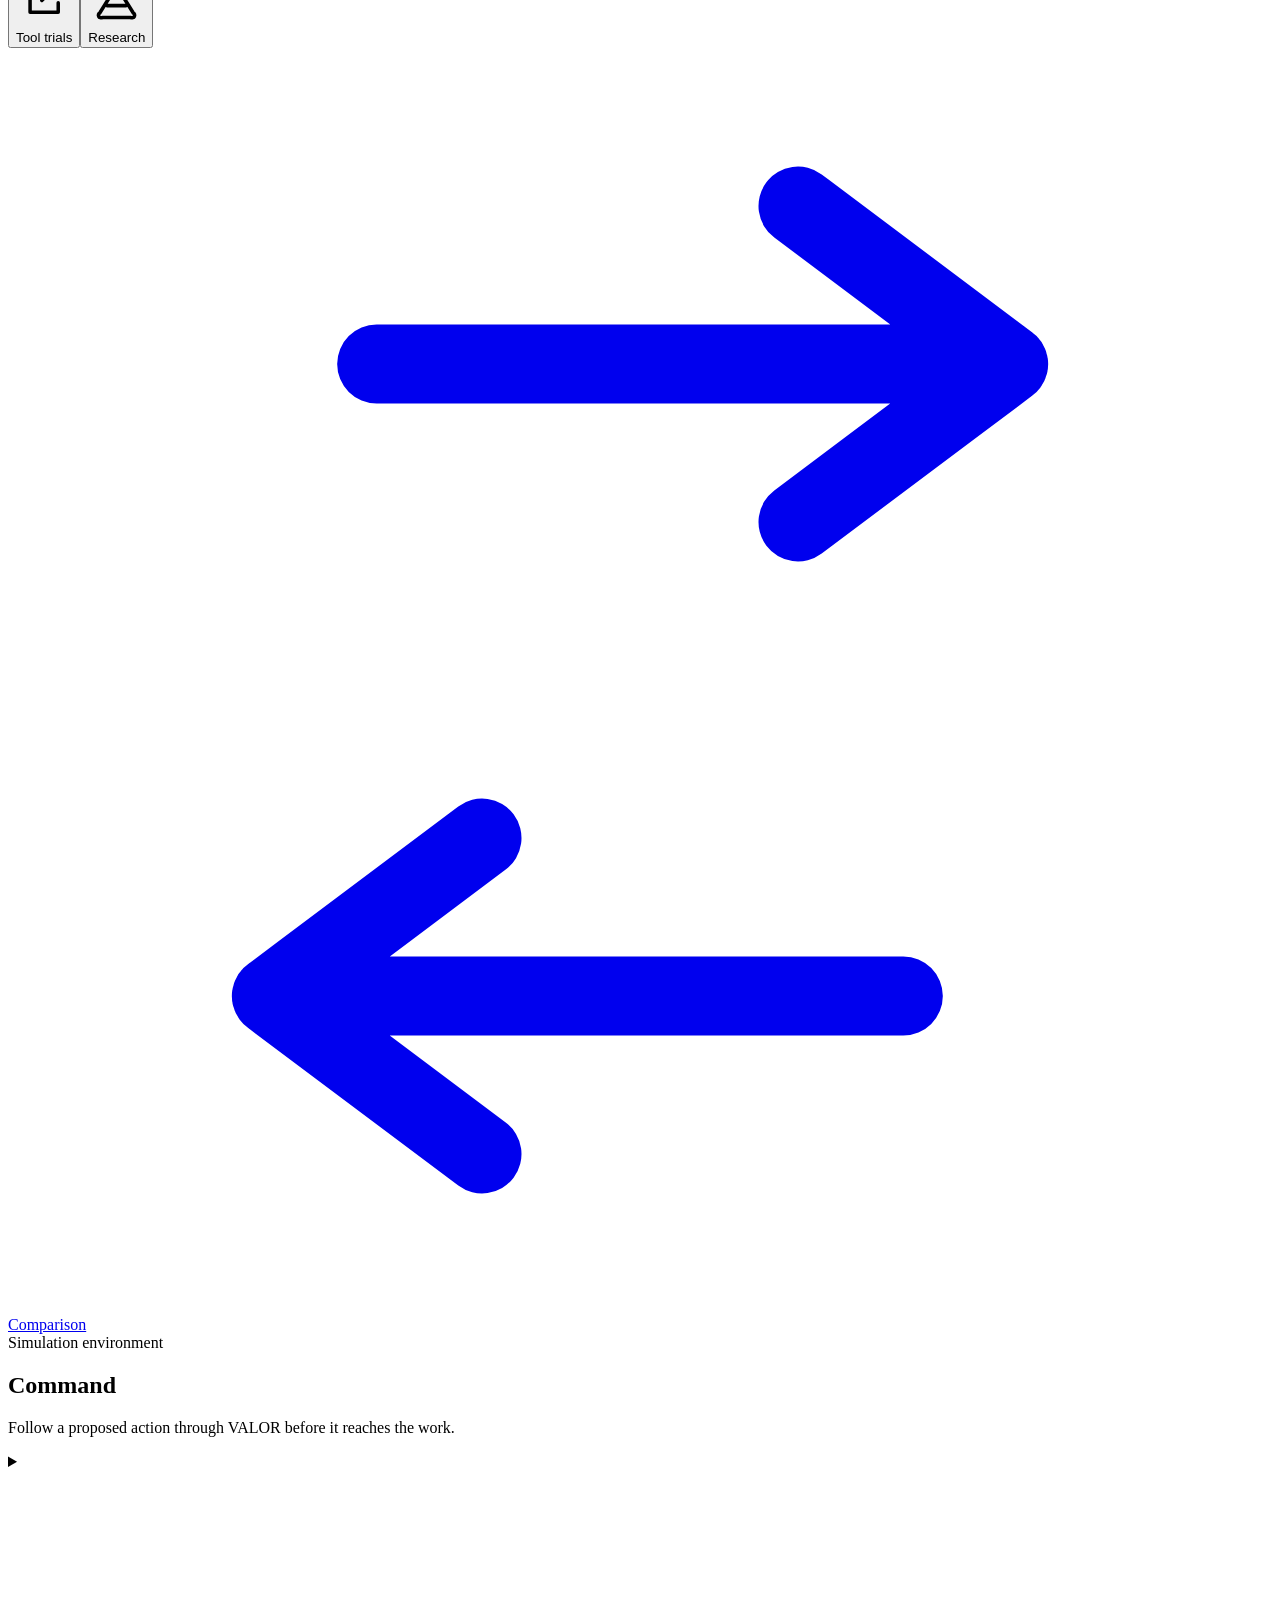
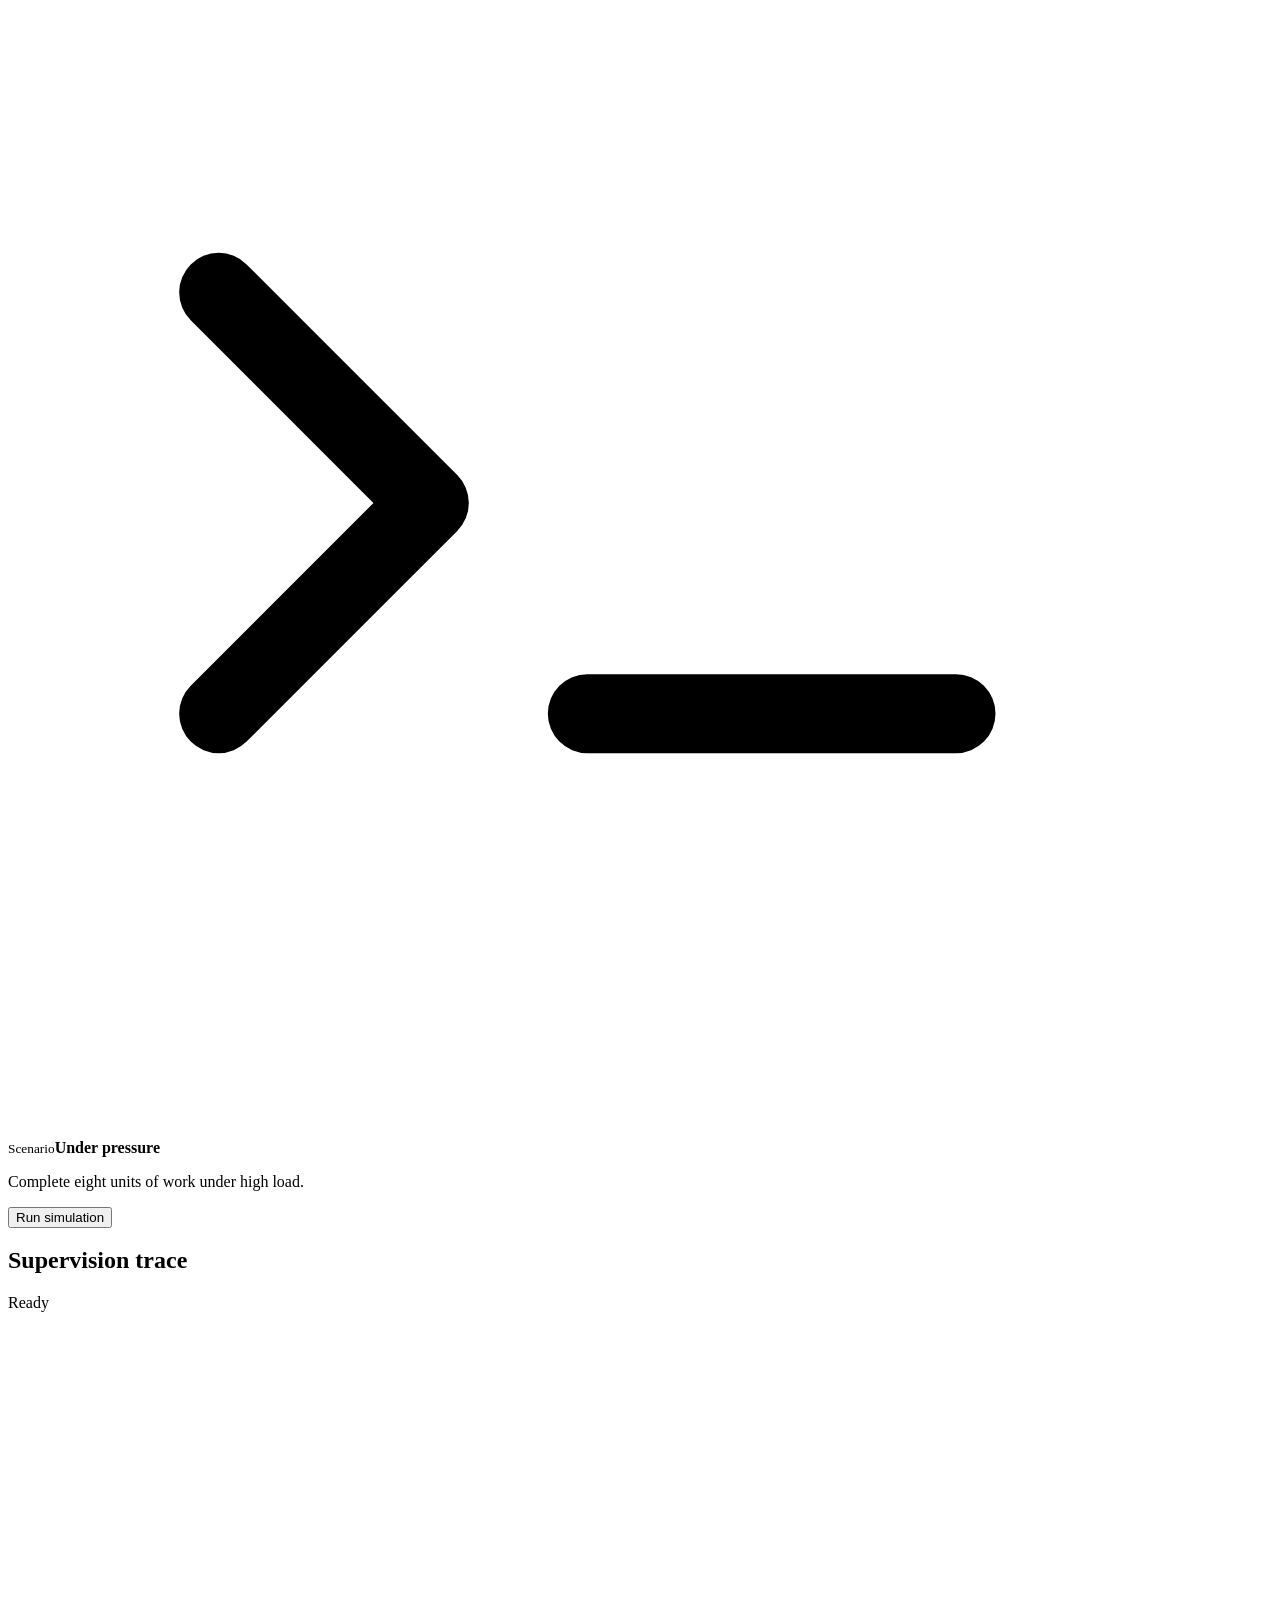
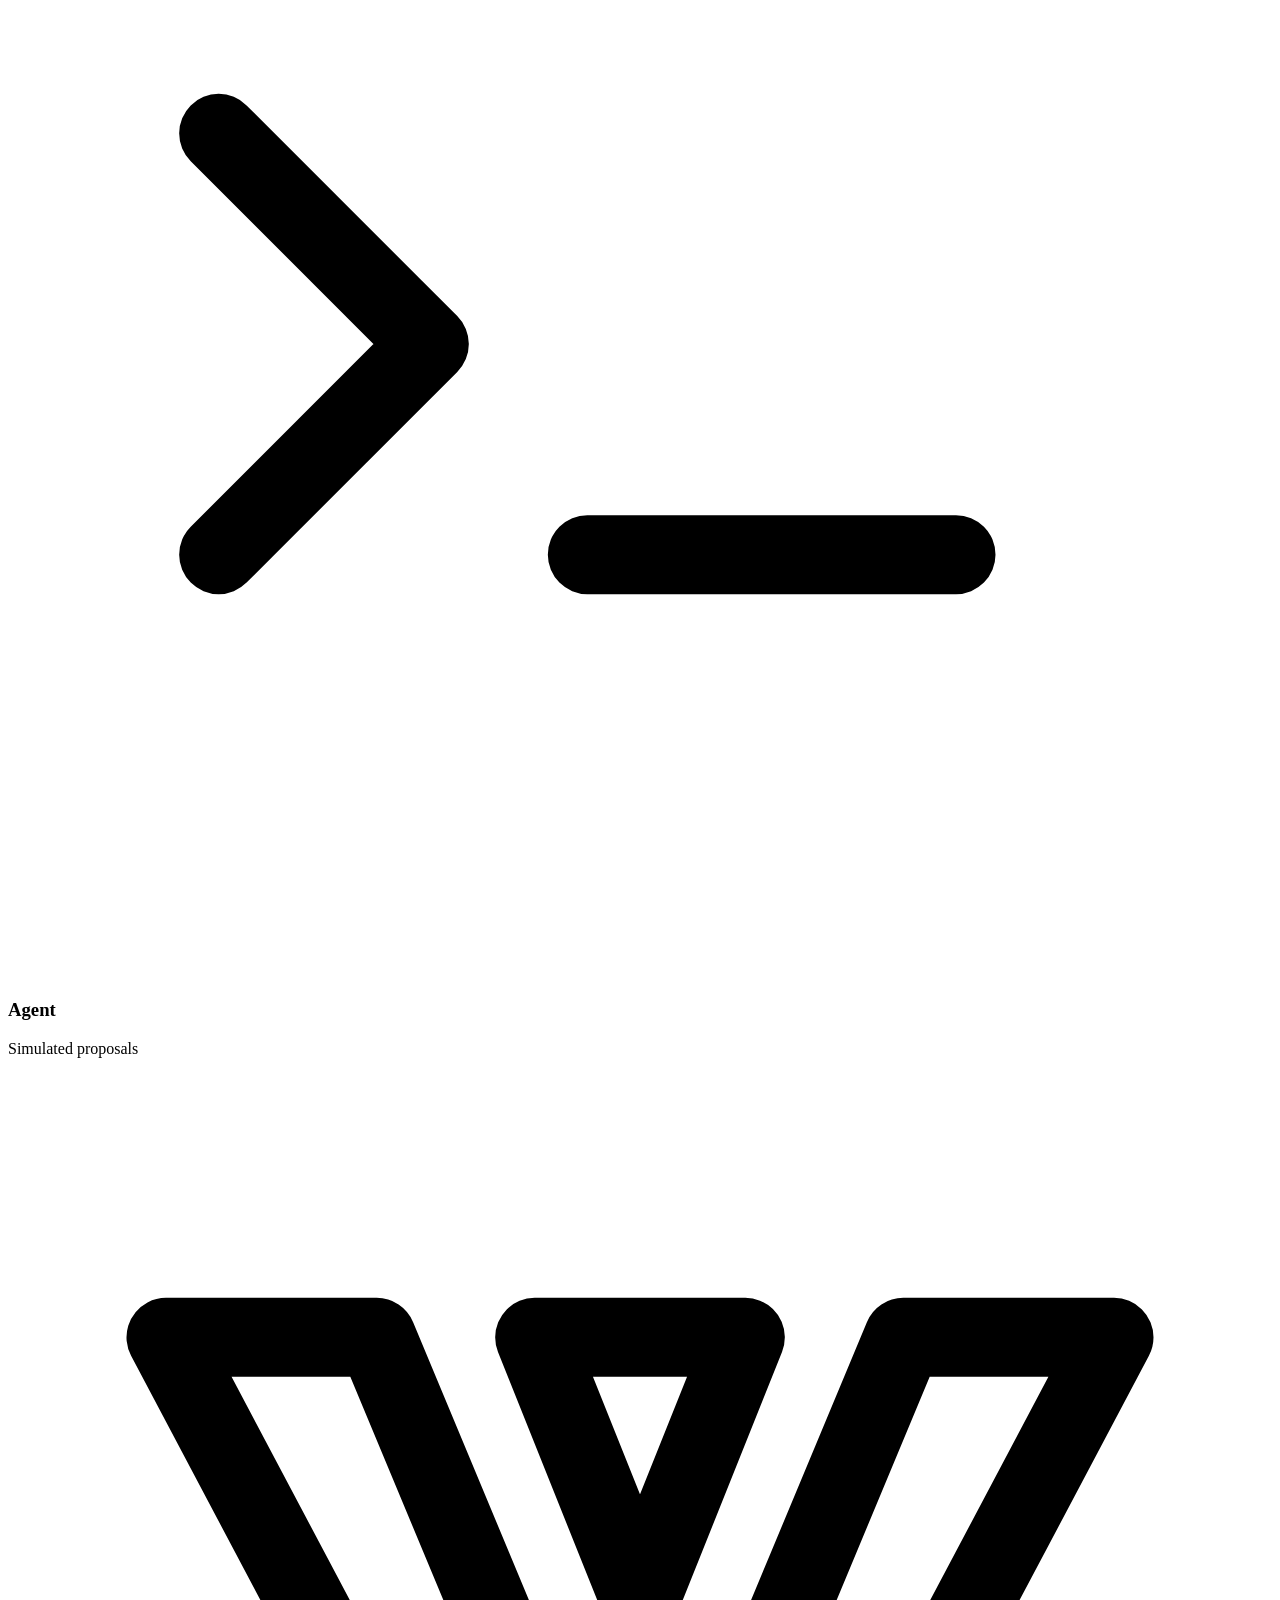
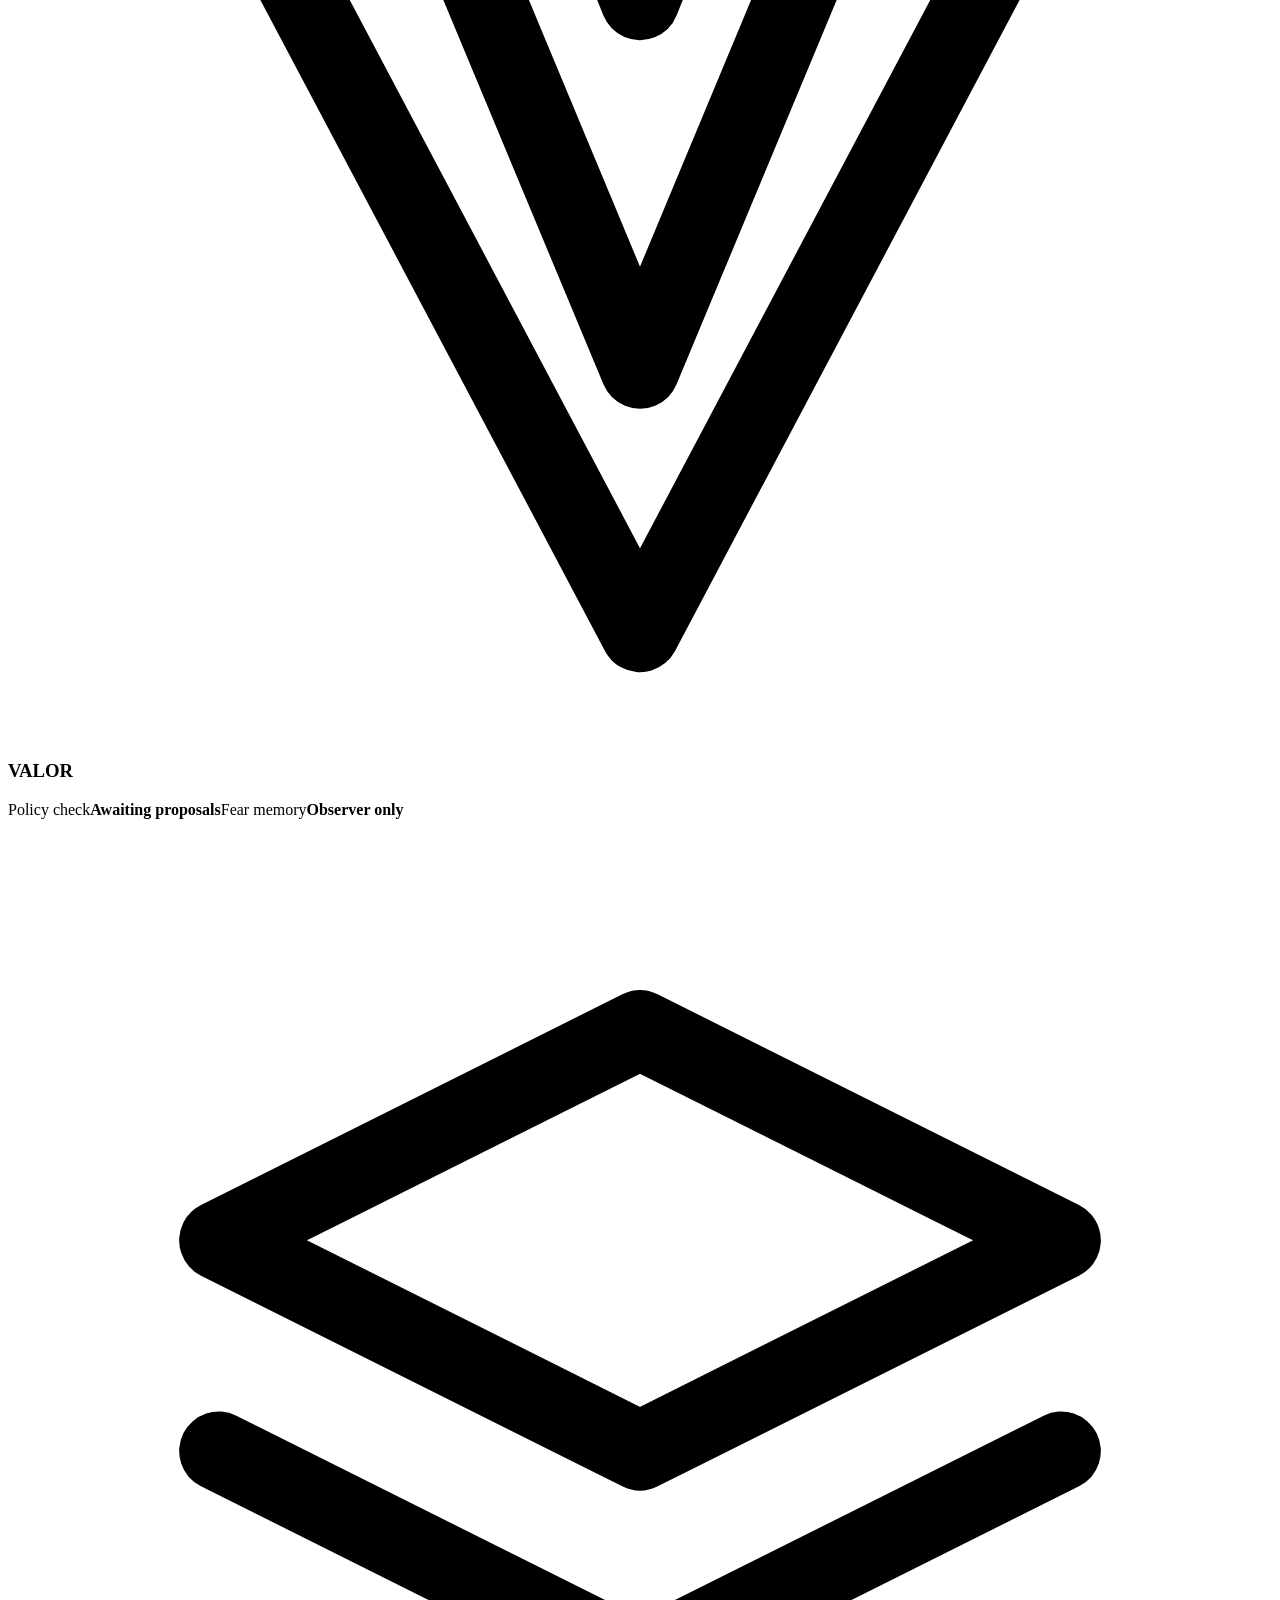
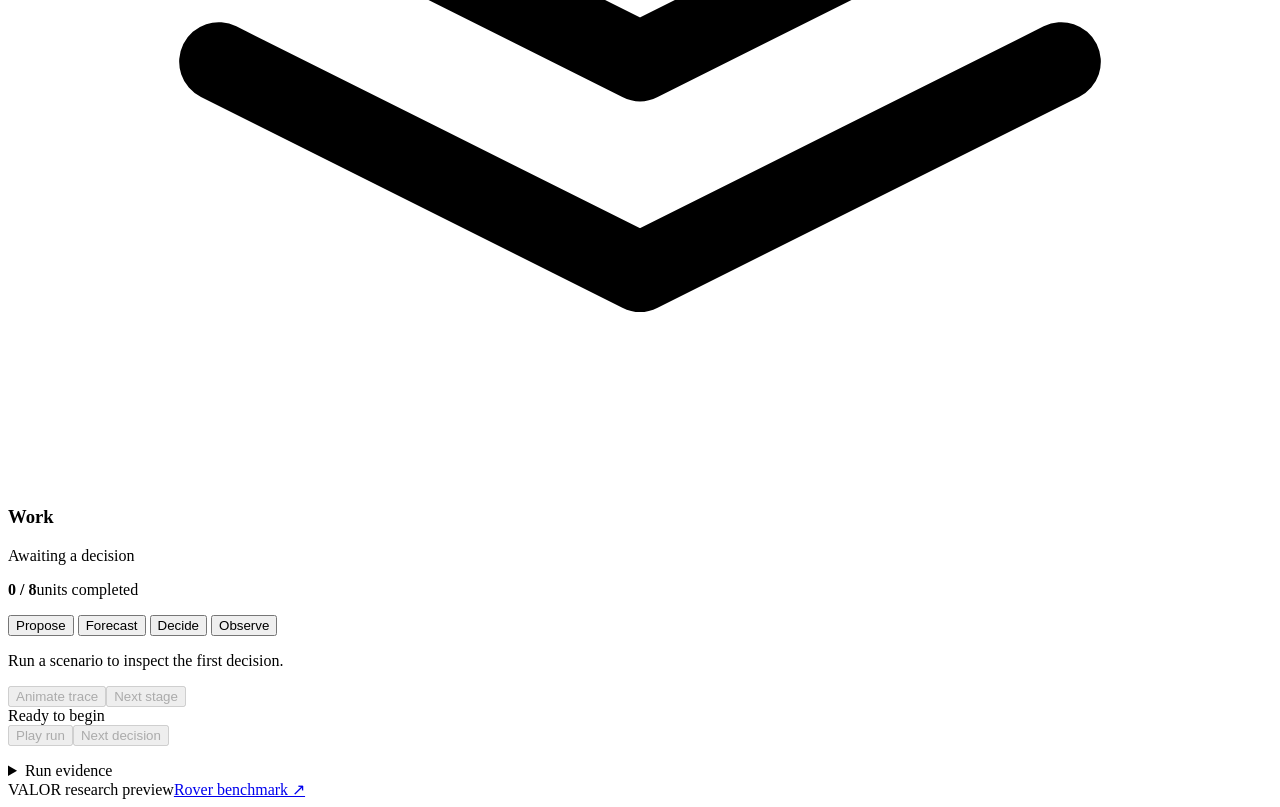
==== commit 3c5772b5: "feat: redesign VALOR as an interactive supervision workspace" ====
--- a/src/aace/demo/static/index.html
+++ b/src/aace/demo/static/index.html
@@ -1,54 +1,95 @@
 <!doctype html>
 <html lang="en">
 <head>
-  <meta charset="utf-8"><meta name="viewport" content="width=device-width, initial-scale=1">
-  <meta name="theme-color" content="#0b1018">
-  <meta name="description" content="Explore VALOR: decisions, vulnerability and the ability to continue. A local, inspectable research study.">
-  <title>VALOR — Decision Control</title>
-  <link rel="stylesheet" href="/style.css"><link rel="stylesheet" href="/study.css"><script src="/study.js" defer></script>
+  <meta charset="utf-8">
+  <meta name="viewport" content="width=device-width, initial-scale=1">
+  <meta name="theme-color" content="#101113">
+  <meta name="description" content="Explore how VALOR supervises a simulated agent decision from proposal to outcome.">
+  <title>VALOR · Supervision workspace</title>
+  <link rel="stylesheet" href="/style.css">
+  <link rel="stylesheet" href="/study.css">
+  <script src="/study.js" defer></script>
 </head>
 <body class="study-page app-page">
   <a class="skip-link" href="#study">Skip to the experiment</a>
   <header class="site-header">
-    <a class="wordmark" href="/" aria-label="VALOR home"><svg viewBox="0 0 28 28" aria-hidden="true"><path d="M5 6 14 23 23 6M10 6l4 8 4-8"/></svg>VALOR</a>
-    <nav aria-label="Main"><span class="app-mode">LOCAL / DEMO</span><button class="text-button" id="study-help">How it works <span aria-hidden="true">↗</span></button></nav>
+    <a class="wordmark" href="/" aria-label="VALOR home"><svg class="brand-mark" viewBox="0 0 24 24" fill="none" stroke="currentColor" stroke-width="1.5" stroke-linecap="round" stroke-linejoin="round" aria-hidden="true"><path d="M3 5h4l5 12 5-12h4L12 22zM10 5l2 5 2-5z"/></svg><span>VALOR</span></a>
+    <span class="header-context">Supervision workspace</span>
+    <div class="header-actions">
+      <span class="app-mode"><i></i> Local simulation</span>
+      <button id="study-help" class="quiet-button"><span class="help-icon" aria-hidden="true">?</span> Guide</button>
+    </div>
   </header>
   <main>
     <aside class="app-sidebar" aria-label="Workspace navigation">
-      <p class="eyebrow">WORKSPACE</p>
-      <button id="nav-simulation" aria-pressed="true">◈ Command</button>
-      <button id="nav-futures" aria-pressed="false">⌁ Futures</button>
-      <button id="nav-memory" aria-pressed="false">◎ Fear Memory</button>
-      <button id="nav-chamber" aria-pressed="false">◇ Decision Chamber</button>
-      <div class="sidebar-divider"></div>
-      <button id="nav-execution" aria-pressed="false">↗ Tool trials</button>
-      <button id="nav-research" aria-pressed="false">⌁ Research</button>
-      <div class="sidebar-divider"></div>
-      <details class="sidebar-evidence"><summary>Evidence tools</summary>
-      <button id="mission-futures">Decision inspector</button>
-      <button id="mission-memory">Damage signals</button>
-      <a href="/reserve">Paired comparison ↗</a>
-      </details>
-      <div class="sidebar-status"><span class="status-dot"></span> Local simulation<p>Actions stay inside the demo.</p></div>
-      <button class="primary" id="study-start">New run ↗</button>
+      <p class="rail-label">Workspace</p>
+      <button id="nav-simulation" aria-pressed="true"><svg class="icon" viewBox="0 0 24 24" fill="none" stroke="currentColor" stroke-width="1.5" stroke-linecap="round" stroke-linejoin="round" aria-hidden="true"><rect x="4" y="4" width="16" height="16" rx="3"/><path d="m7 9 3 3-3 3m5 0h4"/></svg><span>Command</span></button><button id="nav-futures" aria-pressed="false"><svg class="icon" viewBox="0 0 24 24" fill="none" stroke="currentColor" stroke-width="1.5" stroke-linecap="round" stroke-linejoin="round" aria-hidden="true"><path d="M5 12h6m0 0 6-6m-6 6 6 6"/><circle cx="5" cy="12" r="2"/><circle cx="18" cy="5" r="2"/><circle cx="18" cy="19" r="2"/></svg><span>Futures</span></button><button id="nav-memory" aria-pressed="false"><svg class="icon" viewBox="0 0 24 24" fill="none" stroke="currentColor" stroke-width="1.5" stroke-linecap="round" stroke-linejoin="round" aria-hidden="true"><path d="M3 12h4l3-7 4 14 3-7h4"/></svg><span>Fear Memory</span></button><button id="nav-chamber" aria-pressed="false"><svg class="icon" viewBox="0 0 24 24" fill="none" stroke="currentColor" stroke-width="1.5" stroke-linecap="round" stroke-linejoin="round" aria-hidden="true"><path d="m12 3 9 9-9 9-9-9 9-9Zm-3 9 2 2 4-4"/></svg><span>Decision Chamber</span></button>
+      <div class="rail-secondary">
+        <p class="rail-label">Evidence</p>
+        <button id="nav-execution" aria-pressed="false"><svg class="icon" viewBox="0 0 24 24" fill="none" stroke="currentColor" stroke-width="1.5" stroke-linecap="round" stroke-linejoin="round" aria-hidden="true"><path d="M13 5h6v6m0-6-8 8m7 1v4H6V6h4"/></svg><span>Tool trials</span></button><button id="nav-research" aria-pressed="false"><svg class="icon" viewBox="0 0 24 24" fill="none" stroke="currentColor" stroke-width="1.5" stroke-linecap="round" stroke-linejoin="round" aria-hidden="true"><path d="M9 4h6m-5 0v6l-5 8a1 1 0 0 0 1 2h12a1 1 0 0 0 1-2l-5-8V4M8 15h8"/></svg><span>Research</span></button>
+        <a href="/reserve"><svg class="icon" viewBox="0 0 24 24" fill="none" stroke="currentColor" stroke-width="1.5" stroke-linecap="round" stroke-linejoin="round" aria-hidden="true"><path d="M7 6h12m-4-3 4 3-4 3M17 18H5m4-3-4 3 4 3"/></svg><span>Comparison</span></a>
+      </div>
+      <div class="rail-bottom"><span class="status-dot"></span> Simulation environment</div>
     </aside>
-    <section id="study" class="study-workspace" aria-labelledby="study-title" tabindex="-1">
-      <div class="study-heading"><div><p class="eyebrow">SIMULATION / WORKLOAD</p><h1 id="study-title">Under pressure.</h1></div><p id="study-description">Complete eight work units.</p></div>
-      <div class="condition-selector" role="group" aria-label="Experiment situations"><button data-scenario="benign" aria-pressed="false">Everyday work</button><button data-scenario="hazard" aria-pressed="true">Under pressure</button><button data-scenario="degraded" aria-pressed="false">After damage</button><button data-scenario="low_reserve" aria-pressed="false">Low reserves</button><button data-scenario="deadline" aria-pressed="false">Almost out of time</button></div>
-      <div class="experiment-launch"><p>8 work units · Limited resources · Simulated actions</p><button class="primary" id="study-run">Run this scenario <span aria-hidden="true">↗</span></button></div>
+    <section id="study" class="study-workspace" aria-labelledby="command-title" tabindex="-1">
+      <div class="view-heading">
+        <h1 id="command-title">Command</h1>
+        <p>Follow a proposed action through VALOR before it reaches the work.</p>
+      </div>
+      <div class="run-bar">
+        <details id="scenario-menu" class="scenario-menu">
+          <summary id="scenario-label"><span class="scenario-mark" aria-hidden="true"><svg class="icon" viewBox="0 0 24 24" fill="none" stroke="currentColor" stroke-width="1.5" stroke-linecap="round" stroke-linejoin="round" aria-hidden="true"><path d="M4 8l4 4-4 4m7 0h7"/></svg></span><span><small>Scenario</small><strong id="study-title">Under pressure</strong></span><span class="chevron" aria-hidden="true"></span></summary>
+          <div class="condition-selector" role="group" aria-label="Experiment situations">
+            <button data-scenario="benign" aria-pressed="false">Everyday work</button>
+            <button data-scenario="hazard" aria-pressed="true">Under pressure</button>
+            <button data-scenario="degraded" aria-pressed="false">After damage</button>
+            <button data-scenario="low_reserve" aria-pressed="false">Low reserves</button>
+            <button data-scenario="deadline" aria-pressed="false">Almost out of time</button>
+          </div>
+        </details>
+        <p id="study-description">Complete eight units of work under high load.</p>
+        <button id="study-run" class="primary">Run simulation</button>
+      </div>
       <section class="gateway-stage" aria-label="Agent to VALOR to work">
-        <div class="gateway-caption"><span class="eyebrow">THE PROCTOR / ILLUSTRATED RECORD</span><span id="flow-step-label">01 · Proposal</span></div>
+        <div class="gateway-caption"><h2>Supervision trace</h2><span id="flow-step-label">Ready</span></div>
         <div class="gateway-flow" id="gateway-flow" data-phase="0">
-          <div class="gateway-node agent-node"><span class="node-symbol">↗</span><span class="eyebrow">YOUR AGENT</span><h2>Proposes.</h2><p id="flow-proposal">Candidate plans arrive here.</p><div id="flow-plans" class="flow-plans" aria-label="Proposed plans"></div></div>
+          <div class="gateway-node agent-node">
+            <div class="node-heading"><span class="node-symbol"><svg class="icon" viewBox="0 0 24 24" fill="none" stroke="currentColor" stroke-width="1.5" stroke-linecap="round" stroke-linejoin="round" aria-hidden="true"><path d="M4 8l4 4-4 4m7 0h7"/></svg></span><div><h3>Agent</h3><p id="flow-proposal">Simulated proposals</p></div></div>
+            <div id="flow-plans" class="flow-plans" aria-label="Proposed plans"></div>
+          </div>
           <div class="flow-wire wire-in" aria-hidden="true"><i></i></div>
-          <div class="gateway-node valor-node"><svg viewBox="0 0 100 100" aria-hidden="true"><path d="M18 20 50 82 82 20M36 20 50 48 64 20"/><path class="mark-frame" d="M50 2 94 26V74L50 98 6 74V26Z"/></svg><span class="eyebrow">VALOR</span><h2>Considers.</h2><div class="reason-channels"><span>Logic <b id="flow-logic">Awaiting plans</b></span><span class="fear-channel">Fear signal <b id="flow-fear">Observer only</b></span></div></div>
+          <div class="gateway-node valor-node">
+            <div class="core-dial" aria-hidden="true"><div class="dial-ring"></div><svg class="brand-mark" viewBox="0 0 24 24" fill="none" stroke="currentColor" stroke-width="1.5" stroke-linecap="round" stroke-linejoin="round" aria-hidden="true"><path d="M3 5h4l5 12 5-12h4L12 22zM10 5l2 5 2-5z"/></svg></div>
+            <h3>VALOR</h3>
+            <div class="reason-channels"><span>Policy check<b id="flow-logic">Awaiting proposals</b></span><span class="fear-channel">Fear memory<b id="flow-fear">Observer only</b></span></div>
+          </div>
           <div class="flow-wire wire-out" aria-hidden="true"><i></i></div>
-          <div class="gateway-node work-node"><span class="node-symbol">⤴</span><span class="eyebrow">THE WORK</span><h2>Changes.</h2><p id="flow-outcome">The observed result appears here.</p><div id="command-work" class="command-work" aria-label="Observed work completion"></div><dl id="flow-resources" class="flow-resources"></dl></div>
+          <div class="gateway-node work-node">
+            <div class="node-heading"><span class="node-symbol"><svg class="icon" viewBox="0 0 24 24" fill="none" stroke="currentColor" stroke-width="1.5" stroke-linecap="round" stroke-linejoin="round" aria-hidden="true"><path d="M4 8l8-4 8 4-8 4-8-4Zm0 4 8 4 8-4m-16 4 8 4 8-4"/></svg></span><div><h3>Work</h3><p id="flow-outcome">Awaiting a decision</p></div></div>
+            <div class="work-readout"><strong id="flow-progress">0 / 8</strong><span>units completed</span></div>
+            <div id="command-work" class="command-work" aria-label="Observed work completion"></div>
+            <dl id="flow-resources" class="flow-resources"></dl>
+          </div>
         </div>
-        <div class="flow-stages" role="group" aria-label="Explore the supervision sequence"><button id="flow-phase-0" aria-pressed="true"><span>01</span> Propose</button><button id="flow-phase-1" aria-pressed="false"><span>02</span> Anticipate</button><button id="flow-phase-2" aria-pressed="false"><span>03</span> Decide</button><button id="flow-phase-3" aria-pressed="false"><span>04</span> Observe</button></div>
-        <div class="flow-foot"><p id="flow-caption">Run a scenario to trace a proposal through the simulation.</p><div><button id="flow-play" class="text-button" disabled>Animate flow ▷</button><button id="flow-step" class="text-button" disabled>Next stage →</button></div></div>
-        <p class="flow-boundary">Simulation record · Fear is an experimental observer · No external agent connected in this view</p>
+        <div class="flow-stages" role="group" aria-label="Explore the supervision sequence">
+          <button id="flow-phase-0" aria-pressed="true">Propose</button>
+          <button id="flow-phase-1" aria-pressed="false">Forecast</button>
+          <button id="flow-phase-2" aria-pressed="false">Decide</button>
+          <button id="flow-phase-3" aria-pressed="false">Observe</button>
+        </div>
+        <div class="flow-foot"><p id="flow-caption">Run a scenario to inspect the first decision.</p><button id="flow-play" class="quiet-button" disabled>Animate trace</button><button id="flow-step" class="quiet-button" disabled>Next stage</button></div>
       </section>
+      <section class="run-review" aria-label="Review the current decision">
+        <div class="review-choice" id="review-choice" hidden>
+          <div><p class="rail-label">Recorded decision</p><h2 id="review-action"></h2><p id="review-reason"></p></div>
+          <button id="review-inspect" class="quiet-button">Inspect decision <span aria-hidden="true">→</span></button>
+        </div>
+        <div class="study-controls"><span id="study-playback-status" role="status" aria-live="polite">Ready to begin</span><div><button class="quiet-button" id="study-play" disabled>Play run</button><button class="quiet-button" id="study-next" disabled>Next decision</button></div></div>
+        <ol id="study-timeline" class="study-timeline" aria-label="Recorded decisions"></ol>
+      </section>
+      <details id="technical-evidence" class="technical-evidence"><summary>Run evidence</summary>
+      <div class="evidence-actions"><button id="mission-futures" class="quiet-button">Plan inspector</button><button id="mission-memory" class="quiet-button">Signal readings</button><button id="study-start" class="quiet-button">New run</button></div>
+      <p class="record-caption" id="record-caption">The local engine generates the decision record.</p>
       <details class="workload-disclosure"><summary>Inspect workload and resources</summary><section class="simulation-stage" aria-label="Visual simulation of the recorded workload">
         <div class="stage-topline"><span>SIMULATED WORKLOAD</span><span id="scene-position">Awaiting a run</span></div>
         <div class="scene-body">
@@ -66,8 +107,7 @@
         <div class="scene-inspection"><span class="eyebrow" id="scene-inspection-label">YOUR MISSION</span><p id="scene-inspection-copy">Complete the eight work units. Each action spends time and resources. Select a situation above, then run it.</p></div>
         <div class="stage-key"><span>● Selected</span><span>○ Alternative</span><span>Schematic · Recorded state</span></div>
       </section>
-      </details><div class="study-controls"><span id="study-playback-status" role="status" aria-live="polite">Ready to begin</span><div><button class="soft-button" id="study-play" disabled>Play record</button><button class="text-button" id="study-next" disabled>Next decision <span aria-hidden="true">→</span></button></div></div><p class="record-caption" id="record-caption">The engine computes a complete run locally. Playback reveals its recorded decisions.</p>
-      <ol id="study-timeline" class="study-timeline" aria-label="Recorded decisions"></ol>
+      </details>
       <details class="inline-guide"><summary>Quick tour</summary><aside class="guided-strip" aria-label="Simulation walkthrough">
         <span id="tour-count" class="eyebrow">GUIDE 01 / 04</span><p id="tour-copy">Choose a situation above. Start with Under pressure to see why faster work can be rejected.</p><button id="tour-next" class="text-button">Next tip →</button>
       </aside></details>
@@ -82,15 +122,16 @@
       <details class="study-internals" id="study-internals"><summary>Fear memory · what damage left behind <span class="summary-hint">Experimental observer</span><span class="disclosure-arrow" aria-hidden="true">+</span></summary><p class="section-note">This prototype retains observed damage and cue associations through time. This experimental signal tracks damage and its lingering effects within the run. It has no influence on these decisions and does not measure felt fear.</p><dl id="study-affect-values" class="study-forecast-values"><div><dt>Awaiting an observation</dt><dd>Not yet available</dd></div></dl><p class="section-note">A new run starts a fresh observer. Learned emotional dynamics and influence on behavior remain research work.</p></details>
       <details class="study-records" id="study-records"><summary>The complete record <span class="summary-hint">Inspect or download</span><span class="disclosure-arrow" aria-hidden="true">+</span></summary><p id="study-provenance" class="section-note">The complete record includes the policy, alternatives, forecasts, guarded actions, observed outcomes and source identity.</p><pre id="study-raw">Run an experiment to inspect its record.</pre><button class="text-button" id="study-export" disabled>Download the complete run <span aria-hidden="true">↓</span></button></details>
       <details class="study-settings" id="study-settings"><summary>Repeat this experiment <span class="summary-hint">Optional settings</span><span class="disclosure-arrow" aria-hidden="true">+</span></summary><div class="seed-setting"><div><label for="study-seed">Starting number</label><input id="study-seed" type="number" min="0" max="2147483647" step="1" value="42"></div><p>The same number and situation repeat the simulated events. Change it, then run again. This number is not a model setting or a measure of intelligence.</p></div></details>
+      </details>
     </section>
     <section id="futures" class="instrument-view" hidden aria-labelledby="futures-title">
-      <div class="instrument-heading"><p class="eyebrow">02 / FUTURES</p><h1 id="futures-title">Every path has a price.</h1><p>Choose a branch to inspect the forecast at the current decision.</p></div>
+      <div class="view-heading"><h1 id="futures-title">Futures</h1><p>Compare the plans VALOR evaluated from the same starting state.</p></div><div class="futures-layout">
       <div class="future-network"><div class="future-origin"><span class="node-symbol">◇</span><strong id="future-origin">Awaiting a decision</strong><small>Same state · Different plans</small></div><div id="future-branches" class="future-branches"></div></div>
       <section class="future-detail" aria-label="Selected branch"><span id="future-label" class="eyebrow">SELECT A BRANCH</span><h2 id="future-name" tabindex="-1">Run a scenario to begin.</h2><p id="future-reason"></p><dl id="future-metrics" class="study-forecast-values"></dl></section>
-      <p class="instrument-note">Forecasts cover each proposed plan. Only the applied action has an observed outcome. These are finite evaluated alternatives.</p>
+      </div><p class="instrument-note">Probabilities describe the full proposed plan. The simulation applies one action at a time.</p>
     </section>
     <section id="memory" class="instrument-view" hidden aria-labelledby="memory-title">
-      <div class="instrument-heading"><p class="eyebrow">03 / FEAR MEMORY</p><h1 id="memory-title" tabindex="-1">What damage leaves behind.</h1><p id="memory-summary">Run a scenario to inspect the signal history.</p></div>
+      <div class="view-heading"><h1 id="memory-title" tabindex="-1">Fear Memory</h1><p id="memory-summary">Run a scenario to inspect the signal history.</p></div>
       <div class="memory-legend"><span>Observed harm</span><span>Activation after the event</span><span>Recorded steps through the current decision</span></div>
       <figure class="memory-chart"><svg viewBox="0 0 900 230" role="img" aria-labelledby="memory-chart-title memory-chart-description"><title id="memory-chart-title">Damage and its lingering signal</title><desc id="memory-chart-description">Run a scenario to see recorded signal values.</desc><g class="chart-grid"><path d="M35 25H865M35 85H865M35 145H865M35 205H865"/></g><polyline id="memory-harm-line" class="harm-line" points=""/><polyline id="memory-activation-line" class="activation-line" points=""/><circle id="memory-current-point" r="5" cx="35" cy="205" hidden/></svg><figcaption><span>First decision</span><span id="memory-chart-position">No observations yet</span></figcaption></figure>
       <details class="memory-readings"><summary>Inspect individual observations</summary><div id="memory-trace" class="memory-trace"></div></details>
@@ -98,16 +139,15 @@
       <div class="memory-boundary"><strong>Influence on this decision</strong><span>Observer only</span><p>This signal persists within a run. It currently has no effect on forecasts or action selection. A new run resets it.</p></div>
     </section>
     <section id="chamber" class="instrument-view" hidden aria-labelledby="chamber-title">
-      <div class="instrument-heading"><p class="eyebrow">04 / DECISION CHAMBER</p><h1 id="chamber-title">The reason to act.</h1><p>Inspect the reward, risk and policy behind the recorded choice.</p></div>
+      <div class="view-heading"><h1 id="chamber-title" tabindex="-1">Decision Chamber</h1><p>See what VALOR chose, what it passed over, and what happened.</p></div><div class="decision-surface">
       <div class="chamber-choice"><span class="eyebrow" id="chamber-status">AWAITING A RUN</span><h2 id="chamber-action">One choice.<br>Its consequences.</h2><p id="chamber-reason">Run a scenario from Command.</p></div>
       <dl id="chamber-metrics" class="chamber-metrics"></dl>
       <div class="chamber-comparison"><div><span class="eyebrow">STRONGEST SCORED ALTERNATIVE</span><p id="chamber-alternative">No evaluated alternatives yet.</p><p id="chamber-alternative-reason"></p><button id="chamber-inspect" class="text-button" disabled>Inspect this alternative ↗</button></div><div><span class="eyebrow">OBSERVED AFTER THE ACTION</span><p id="chamber-outcome">No outcome yet.</p></div></div>
-      <p class="instrument-note">The current policy selects the highest-scoring supported plan within fixed limits. The fear observer has no voting weight in this demo.</p>
+      </div>
     </section>
     <div id="instrument-navigation" class="instrument-navigation" hidden><span id="instrument-position">No run loaded</span><button id="instrument-previous">← Previous decision</button><button id="instrument-next">Next decision →</button><button id="instrument-command">Return to Command ↗</button></div>
     <section id="execution" class="mission-section" hidden aria-labelledby="execution-title">
-      <p class="eyebrow">EXECUTION / RECORDED LOCAL TOOL TRIAL</p>
-      <h2 id="execution-title">A recommendation needs a gate.</h2>
+      <div class="view-heading"><h1 id="execution-title">Tool trials</h1><p>Recorded local SQLite trial</p></div>
       <p class="mission-lead">A local Llama agent proposed real writes to disposable records. VALOR checked the predicted effect before the worker could proceed.</p>
       <ol class="mission-sequence">
         <li><strong>Agent proposes</strong><p>Archive records. The broad option can touch rows marked protected.</p></li>
@@ -122,8 +162,7 @@
       <a class="text-button" href="https://github.com/aayups31/valor/blob/998c723/reports/2026-11-09-build-19.md">Inspect trial and recovery evidence ↗</a>
     </section>
     <section id="research" class="mission-section" hidden aria-labelledby="research-title">
-      <p class="eyebrow">LAB / MEASURED IMPROVEMENT</p>
-      <h2 id="research-title">What improved. What is still open.</h2>
+      <div class="view-heading"><h1 id="research-title">Research</h1><p>Guarded planning across two releases sharing one reserve</p></div>
       <p class="mission-lead">A separate simulator tested whether planning across two releases beats planning one release at a time, with both competing for the same reserve.</p>
       <dl class="lab-metrics">
         <div><dt>Task completion</dt><dd>+3.52 pp <small>95.68% versus 92.16%</small></dd></div>
@@ -133,7 +172,7 @@
       <p class="mission-note">The measured gain came from guarded lookahead using a conventional forecast and more search. The study did not establish a gain from learned memory. The replay below illustrates a single case.</p>
       <div class="mission-links"><a class="text-button" href="/reserve">Explore two releases sharing one reserve ↗</a><a class="text-button" href="https://github.com/aayups31/valor/blob/b080b26/reports/2026-11-09-build-15.md">Read the benchmark and uncertainty intervals ↗</a></div>
     </section>
-    <footer><a class="wordmark" href="/">VALOR</a><span>Open research. Inspectable decisions.</span><div><a href="/reserve">Shared reserve replay</a><a href="/rover">Rover benchmark</a><span>Local research preview</span></div></footer>
+    <footer><span>VALOR research preview</span><a href="/rover">Rover benchmark ↗</a></footer>
   </main>
   <dialog id="study-guide" aria-labelledby="study-guide-title"><button id="study-guide-close" class="close-button" aria-label="Close introduction">×</button><p class="eyebrow">A QUICK INTRODUCTION</p><h2 id="study-guide-title">One task.<br>Every choice, explained.</h2><ol class="intro-steps"><li><strong>Choose a situation.</strong><p>Start with “Under pressure”. VALOR needs to finish eight units of simulated work with limited resources, health and time.</p></li><li><strong>Run the experiment.</strong><p>The local engine records a complete run. Play, pause or select a step to inspect what was chosen and what happened.</p></li><li><strong>Look a little closer.</strong><p>Explore Futures for alternatives, Fear Memory for recorded harm, and Decision Chamber for the chosen tradeoff. The fear signal is experimental and observer-only in this demo.</p></li></ol>    <section class="product-questions" aria-label="Questions about VALOR"><details><summary>Is this a new language model? <span aria-hidden="true">+</span></summary><p>VALOR is decision research. This experiment uses a numerical decision core and simulated consequences, rather than a chat model. A small learned threat model exists separately; it does not authorize the decisions shown here.</p></details><details><summary>Does VALOR feel fear? <span aria-hidden="true">+</span></summary><p>We have not established that. This research studies vulnerability, harm history and survival-related behavior. An activation value or protective action does not prove subjective experience.</p></details><details><summary>Does it control anything on my computer? <span aria-hidden="true">+</span></summary><p>This experiment operates on a simulated workload. It does not perform real service operations or control files or devices. Its computation runs on your local VALOR server without a paid API.</p></details></section>
 <button class="primary" id="study-guide-done">Explore the study</button></dialog>
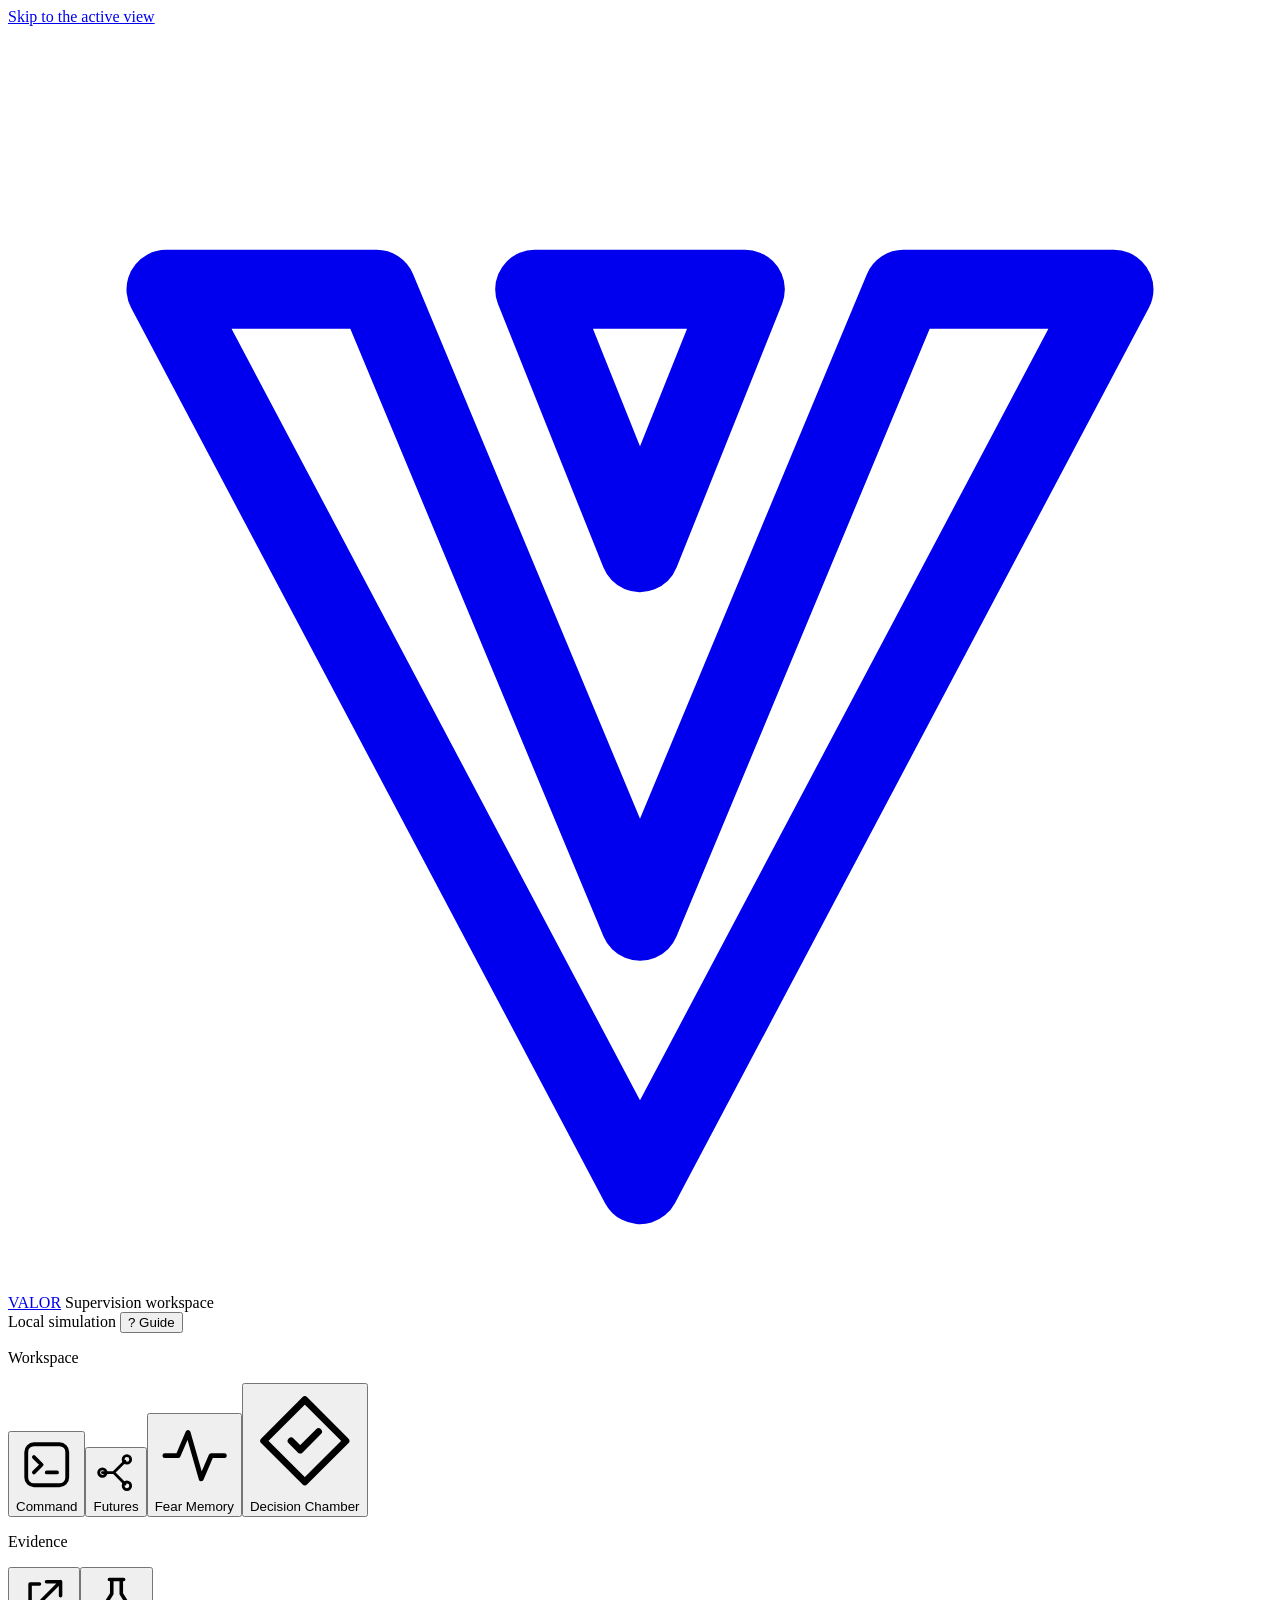
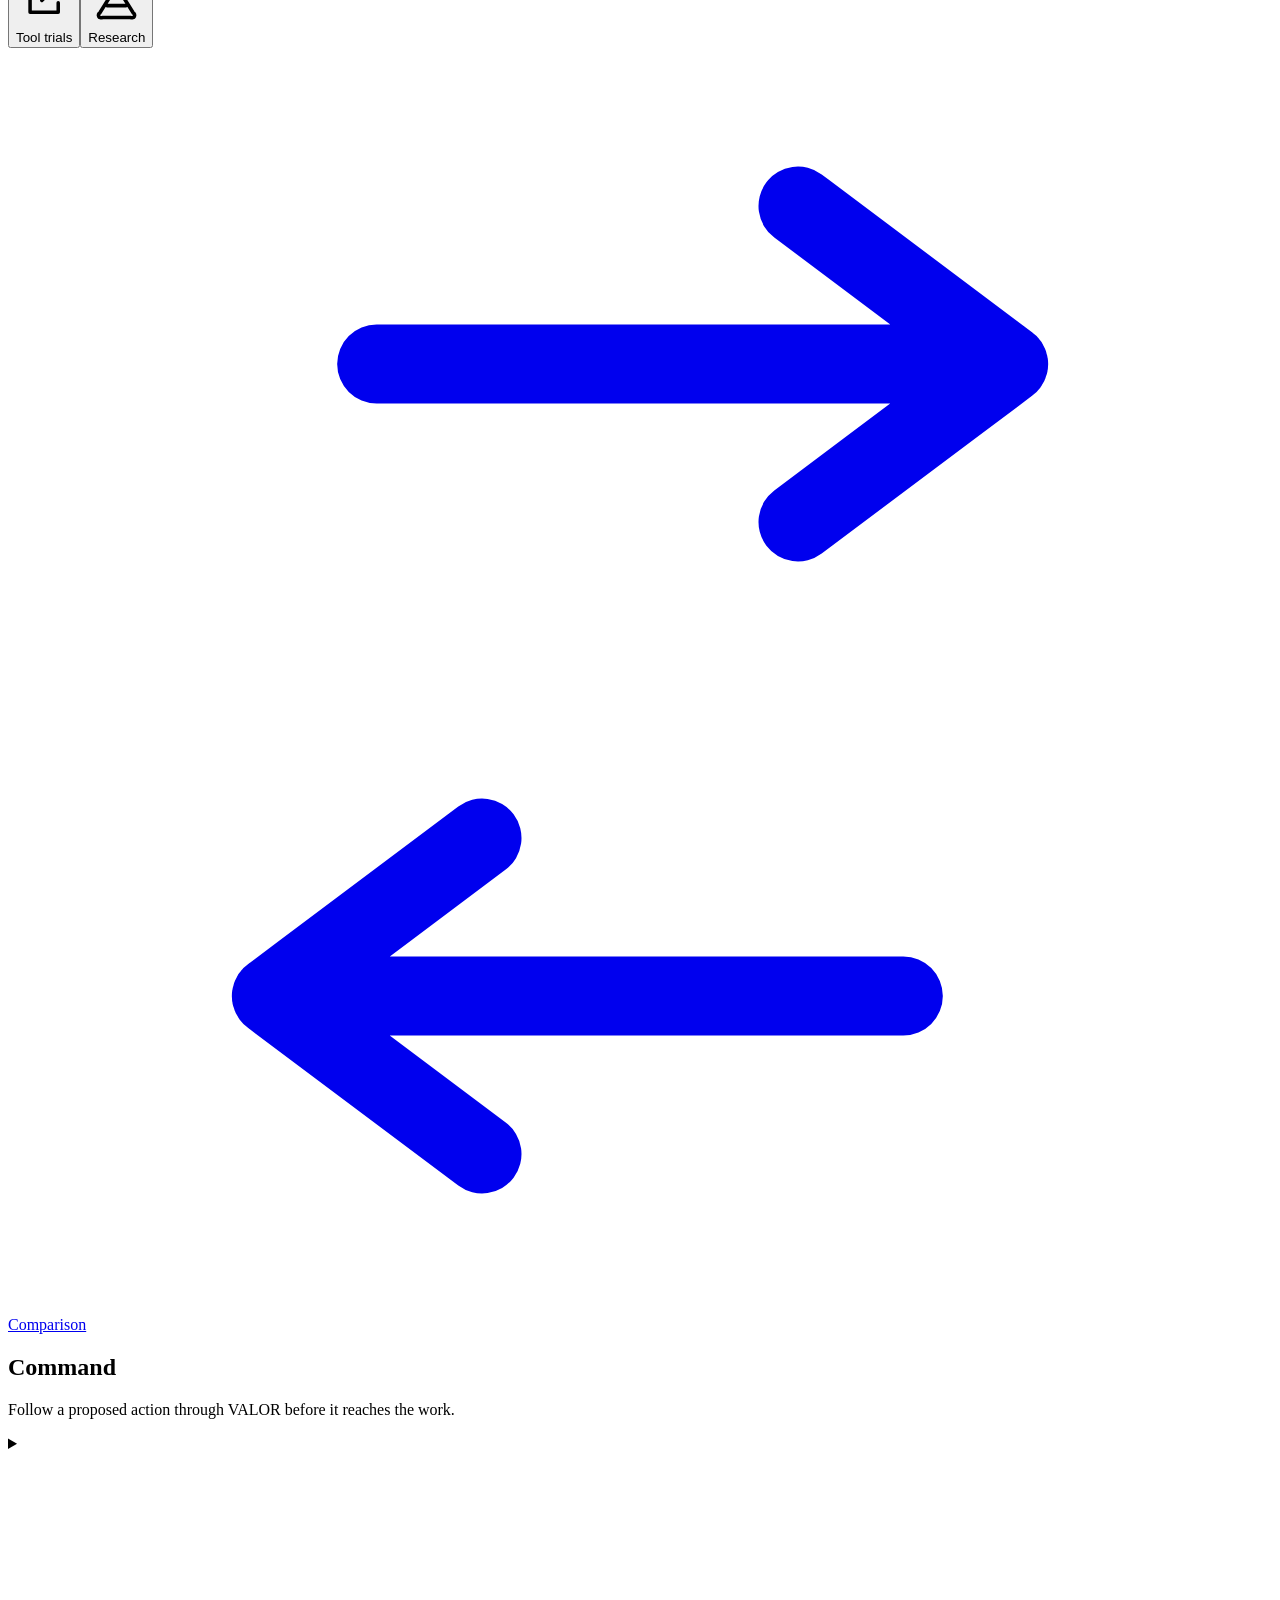
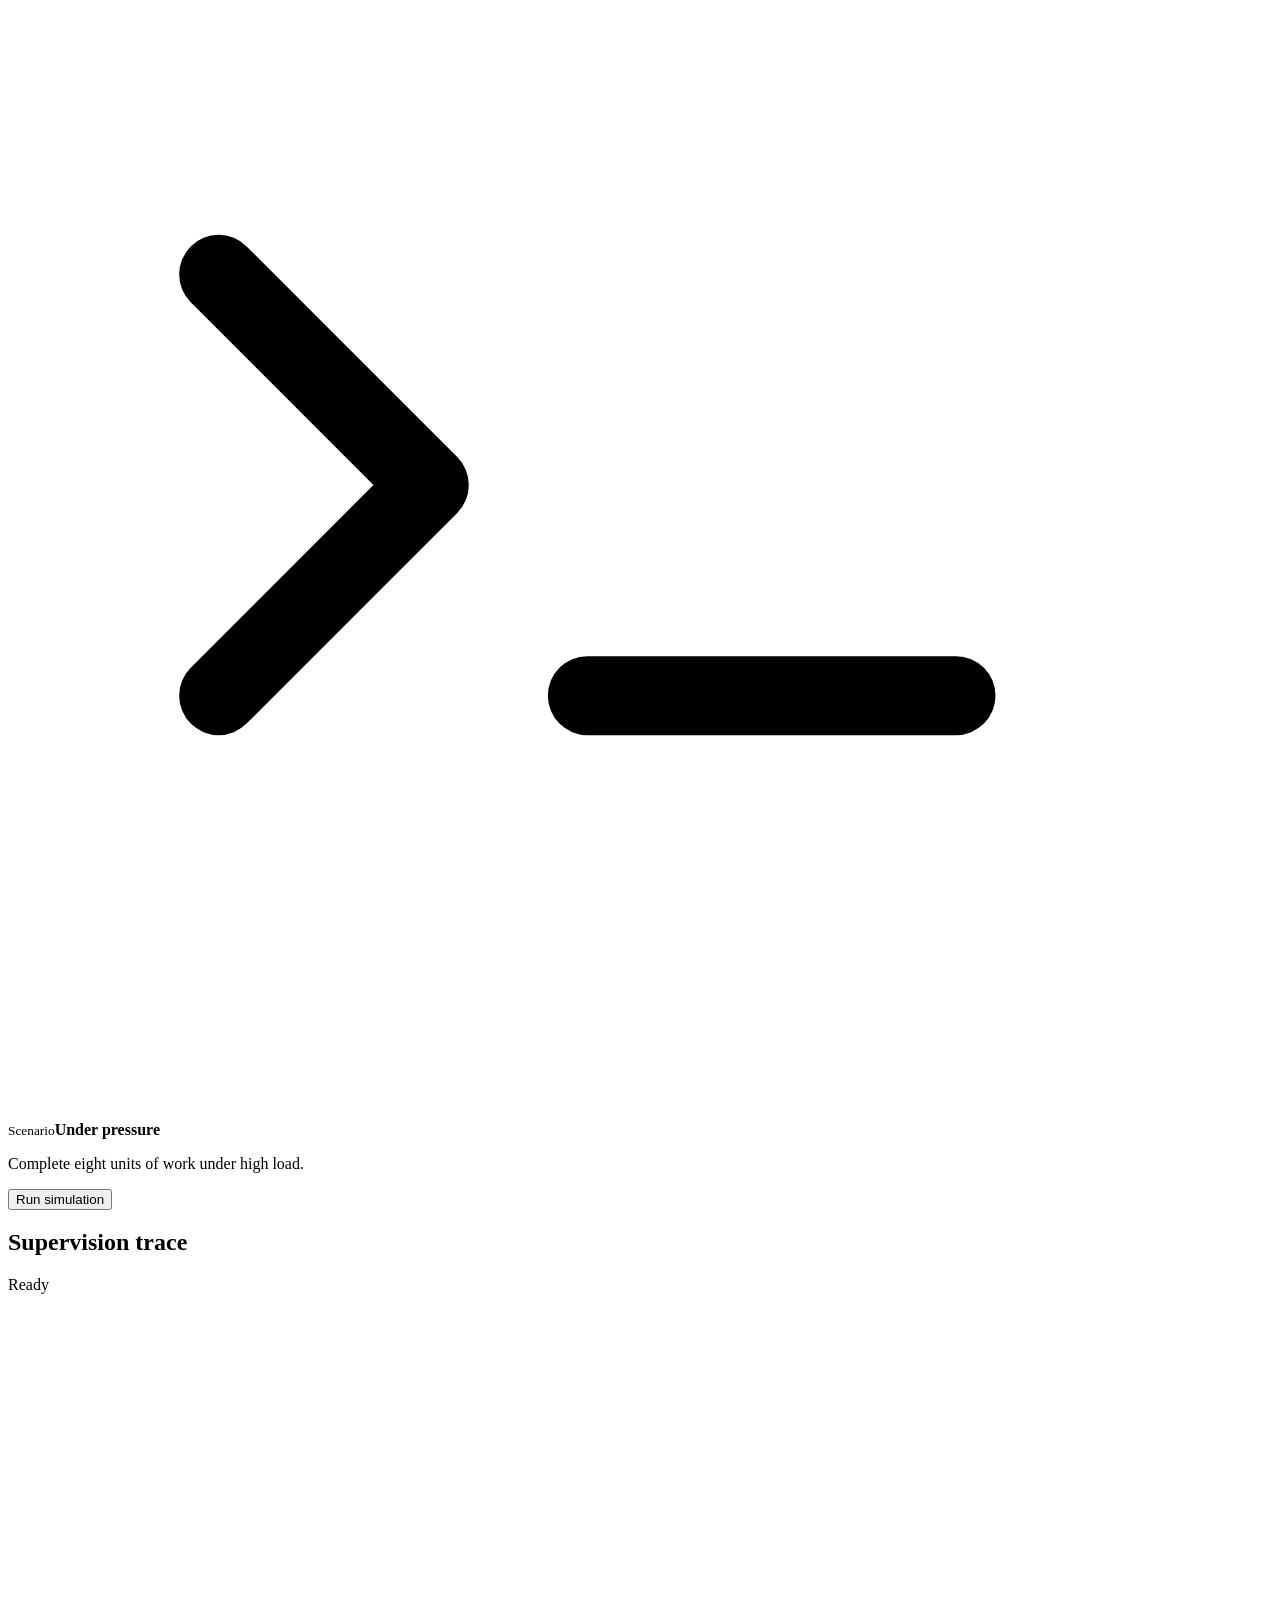
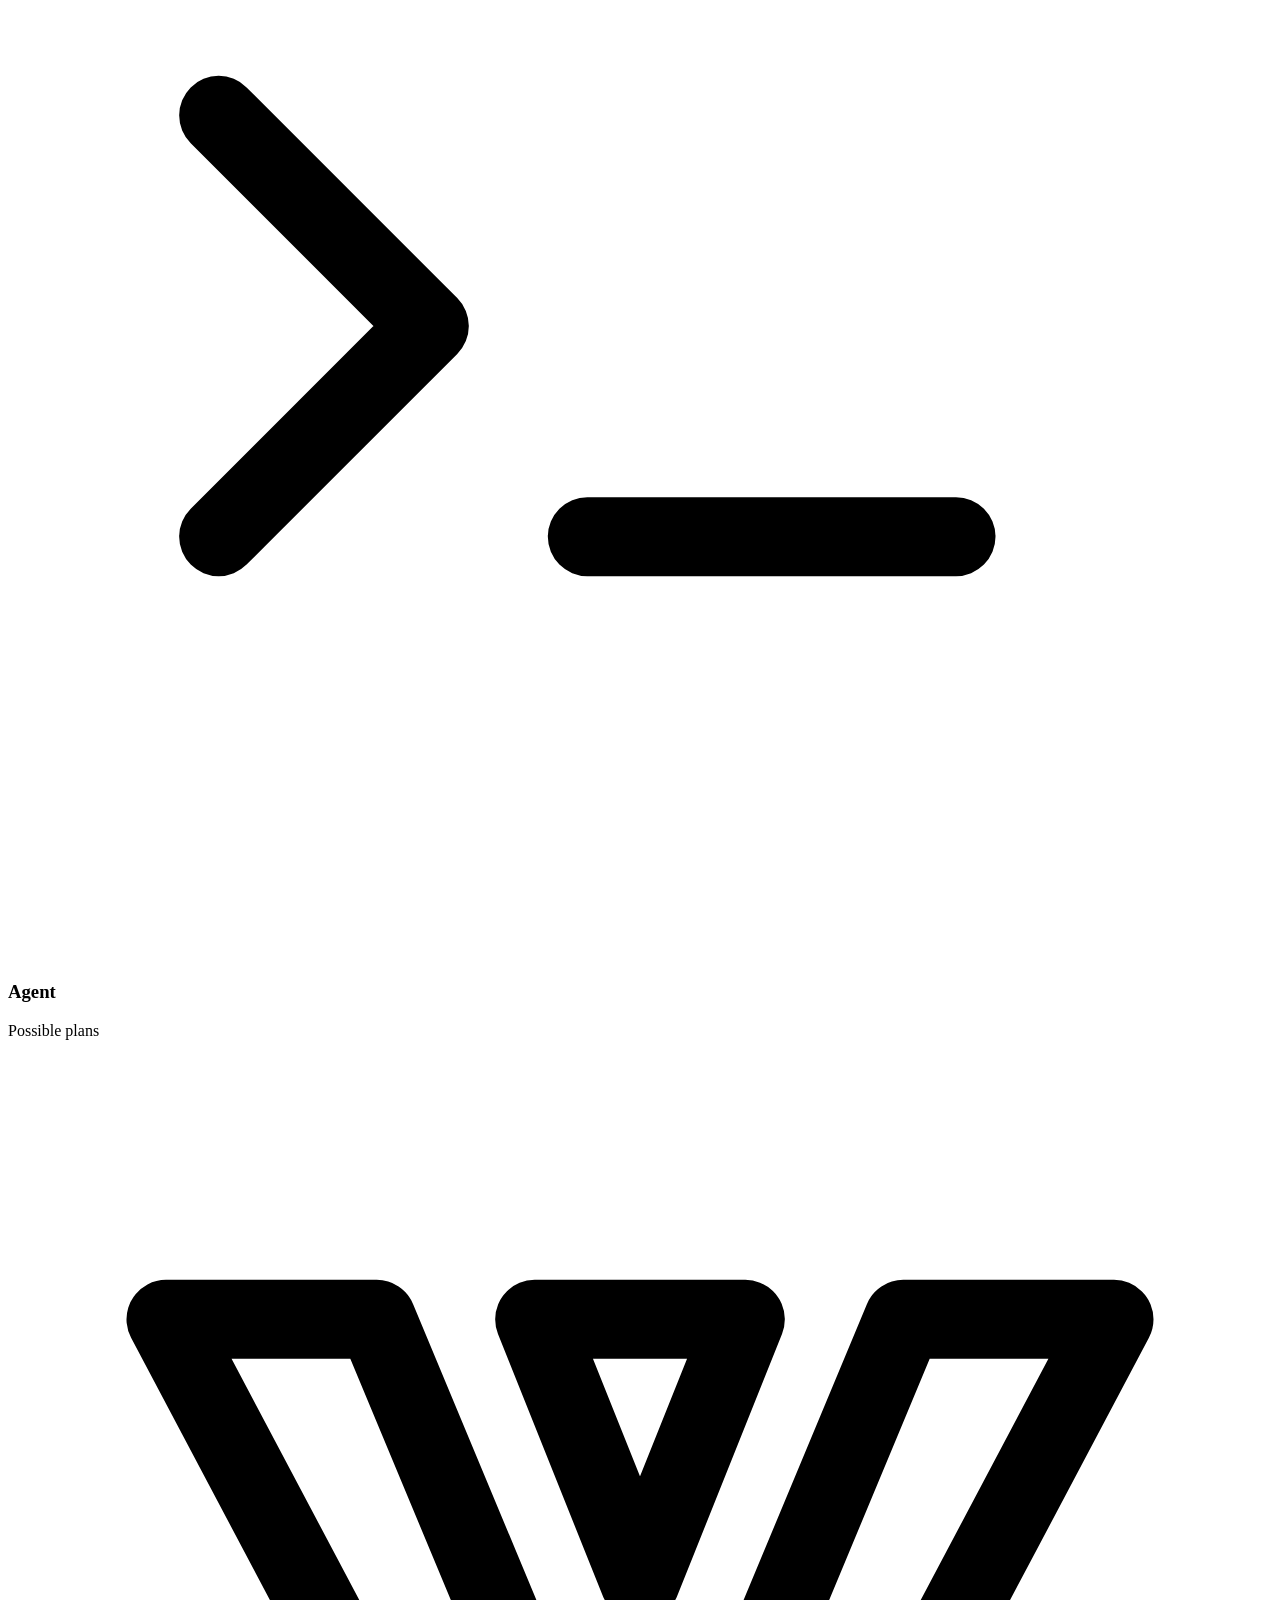
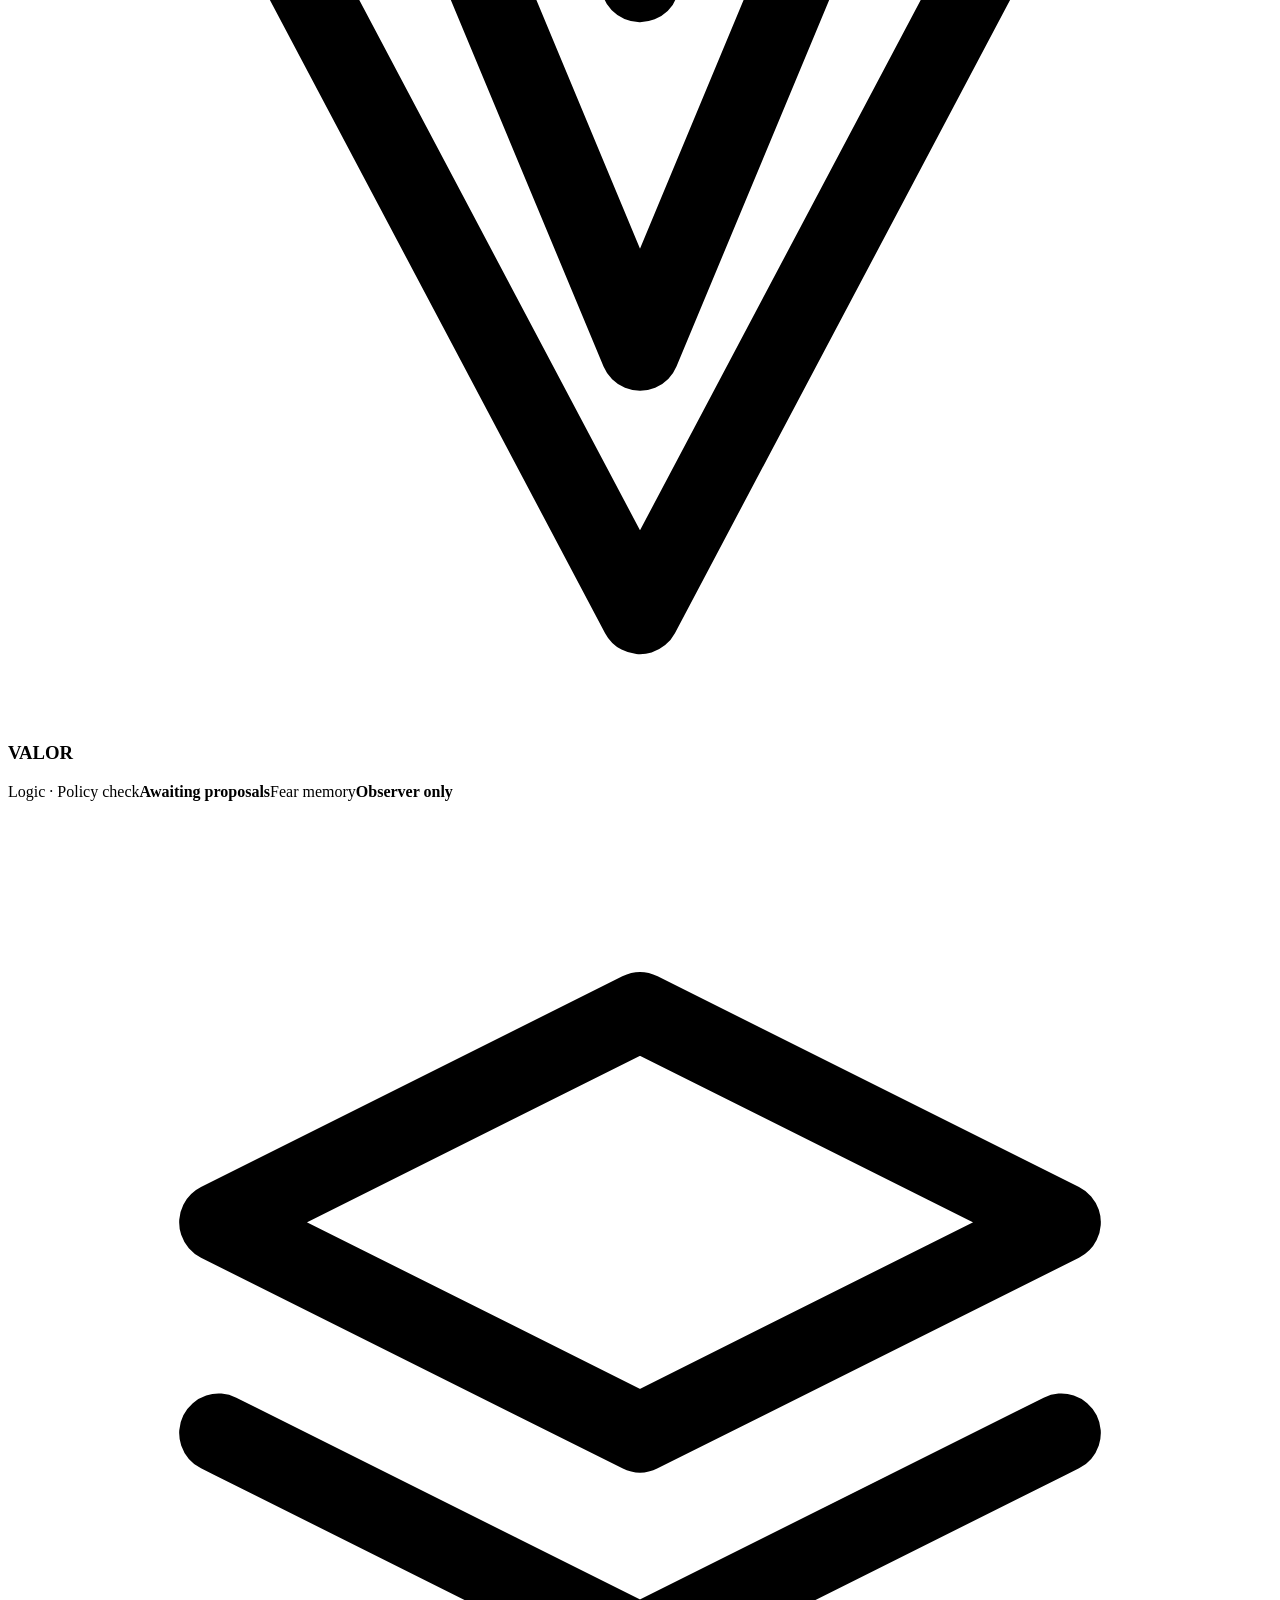
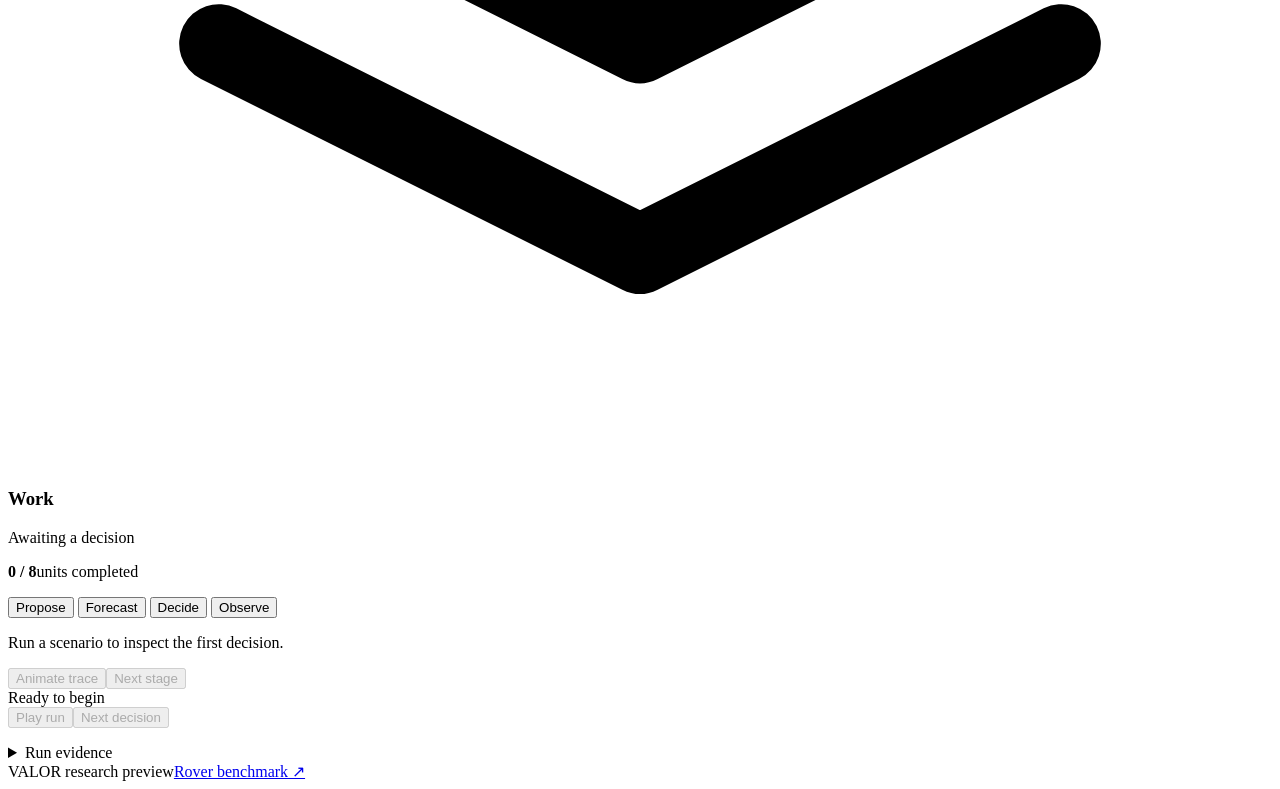
==== commit 4ca4c5dd: "feat: show observed state changes in the supervision trace" ====
--- a/src/aace/demo/static/index.html
+++ b/src/aace/demo/static/index.html
@@ -11,7 +11,7 @@
   <script src="/study.js" defer></script>
 </head>
 <body class="study-page app-page">
-  <a class="skip-link" href="#study">Skip to the experiment</a>
+  <a class="skip-link" id="skip-content" href="#study">Skip to the active view</a>
   <header class="site-header">
     <a class="wordmark" href="/" aria-label="VALOR home"><svg class="brand-mark" viewBox="0 0 24 24" fill="none" stroke="currentColor" stroke-width="1.5" stroke-linecap="round" stroke-linejoin="round" aria-hidden="true"><path d="M3 5h4l5 12 5-12h4L12 22zM10 5l2 5 2-5z"/></svg><span>VALOR</span></a>
     <span class="header-context">Supervision workspace</span>
@@ -29,7 +29,6 @@
         <button id="nav-execution" aria-pressed="false"><svg class="icon" viewBox="0 0 24 24" fill="none" stroke="currentColor" stroke-width="1.5" stroke-linecap="round" stroke-linejoin="round" aria-hidden="true"><path d="M13 5h6v6m0-6-8 8m7 1v4H6V6h4"/></svg><span>Tool trials</span></button><button id="nav-research" aria-pressed="false"><svg class="icon" viewBox="0 0 24 24" fill="none" stroke="currentColor" stroke-width="1.5" stroke-linecap="round" stroke-linejoin="round" aria-hidden="true"><path d="M9 4h6m-5 0v6l-5 8a1 1 0 0 0 1 2h12a1 1 0 0 0 1-2l-5-8V4M8 15h8"/></svg><span>Research</span></button>
         <a href="/reserve"><svg class="icon" viewBox="0 0 24 24" fill="none" stroke="currentColor" stroke-width="1.5" stroke-linecap="round" stroke-linejoin="round" aria-hidden="true"><path d="M7 6h12m-4-3 4 3-4 3M17 18H5m4-3-4 3 4 3"/></svg><span>Comparison</span></a>
       </div>
-      <div class="rail-bottom"><span class="status-dot"></span> Simulation environment</div>
     </aside>
     <section id="study" class="study-workspace" aria-labelledby="command-title" tabindex="-1">
       <div class="view-heading">
@@ -54,20 +53,20 @@
         <div class="gateway-caption"><h2>Supervision trace</h2><span id="flow-step-label">Ready</span></div>
         <div class="gateway-flow" id="gateway-flow" data-phase="0">
           <div class="gateway-node agent-node">
-            <div class="node-heading"><span class="node-symbol"><svg class="icon" viewBox="0 0 24 24" fill="none" stroke="currentColor" stroke-width="1.5" stroke-linecap="round" stroke-linejoin="round" aria-hidden="true"><path d="M4 8l4 4-4 4m7 0h7"/></svg></span><div><h3>Agent</h3><p id="flow-proposal">Simulated proposals</p></div></div>
+            <div class="node-heading"><span class="node-symbol"><svg class="icon" viewBox="0 0 24 24" fill="none" stroke="currentColor" stroke-width="1.5" stroke-linecap="round" stroke-linejoin="round" aria-hidden="true"><path d="M4 8l4 4-4 4m7 0h7"/></svg></span><div><h3>Agent</h3><p id="flow-proposal">Possible plans</p></div></div>
             <div id="flow-plans" class="flow-plans" aria-label="Proposed plans"></div>
           </div>
           <div class="flow-wire wire-in" aria-hidden="true"><i></i></div>
           <div class="gateway-node valor-node">
             <div class="core-dial" aria-hidden="true"><div class="dial-ring"></div><svg class="brand-mark" viewBox="0 0 24 24" fill="none" stroke="currentColor" stroke-width="1.5" stroke-linecap="round" stroke-linejoin="round" aria-hidden="true"><path d="M3 5h4l5 12 5-12h4L12 22zM10 5l2 5 2-5z"/></svg></div>
             <h3>VALOR</h3>
-            <div class="reason-channels"><span>Policy check<b id="flow-logic">Awaiting proposals</b></span><span class="fear-channel">Fear memory<b id="flow-fear">Observer only</b></span></div>
+            <div class="reason-channels"><span>Logic · Policy check<b id="flow-logic">Awaiting proposals</b></span><span class="fear-channel">Fear memory<b id="flow-fear">Observer only</b></span></div>
           </div>
           <div class="flow-wire wire-out" aria-hidden="true"><i></i></div>
           <div class="gateway-node work-node">
             <div class="node-heading"><span class="node-symbol"><svg class="icon" viewBox="0 0 24 24" fill="none" stroke="currentColor" stroke-width="1.5" stroke-linecap="round" stroke-linejoin="round" aria-hidden="true"><path d="M4 8l8-4 8 4-8 4-8-4Zm0 4 8 4 8-4m-16 4 8 4 8-4"/></svg></span><div><h3>Work</h3><p id="flow-outcome">Awaiting a decision</p></div></div>
             <div class="work-readout"><strong id="flow-progress">0 / 8</strong><span>units completed</span></div>
-            <div id="command-work" class="command-work" aria-label="Observed work completion"></div>
+            <div id="command-work" class="command-work" aria-label="Work completion at this stage"></div>
             <dl id="flow-resources" class="flow-resources"></dl>
           </div>
         </div>
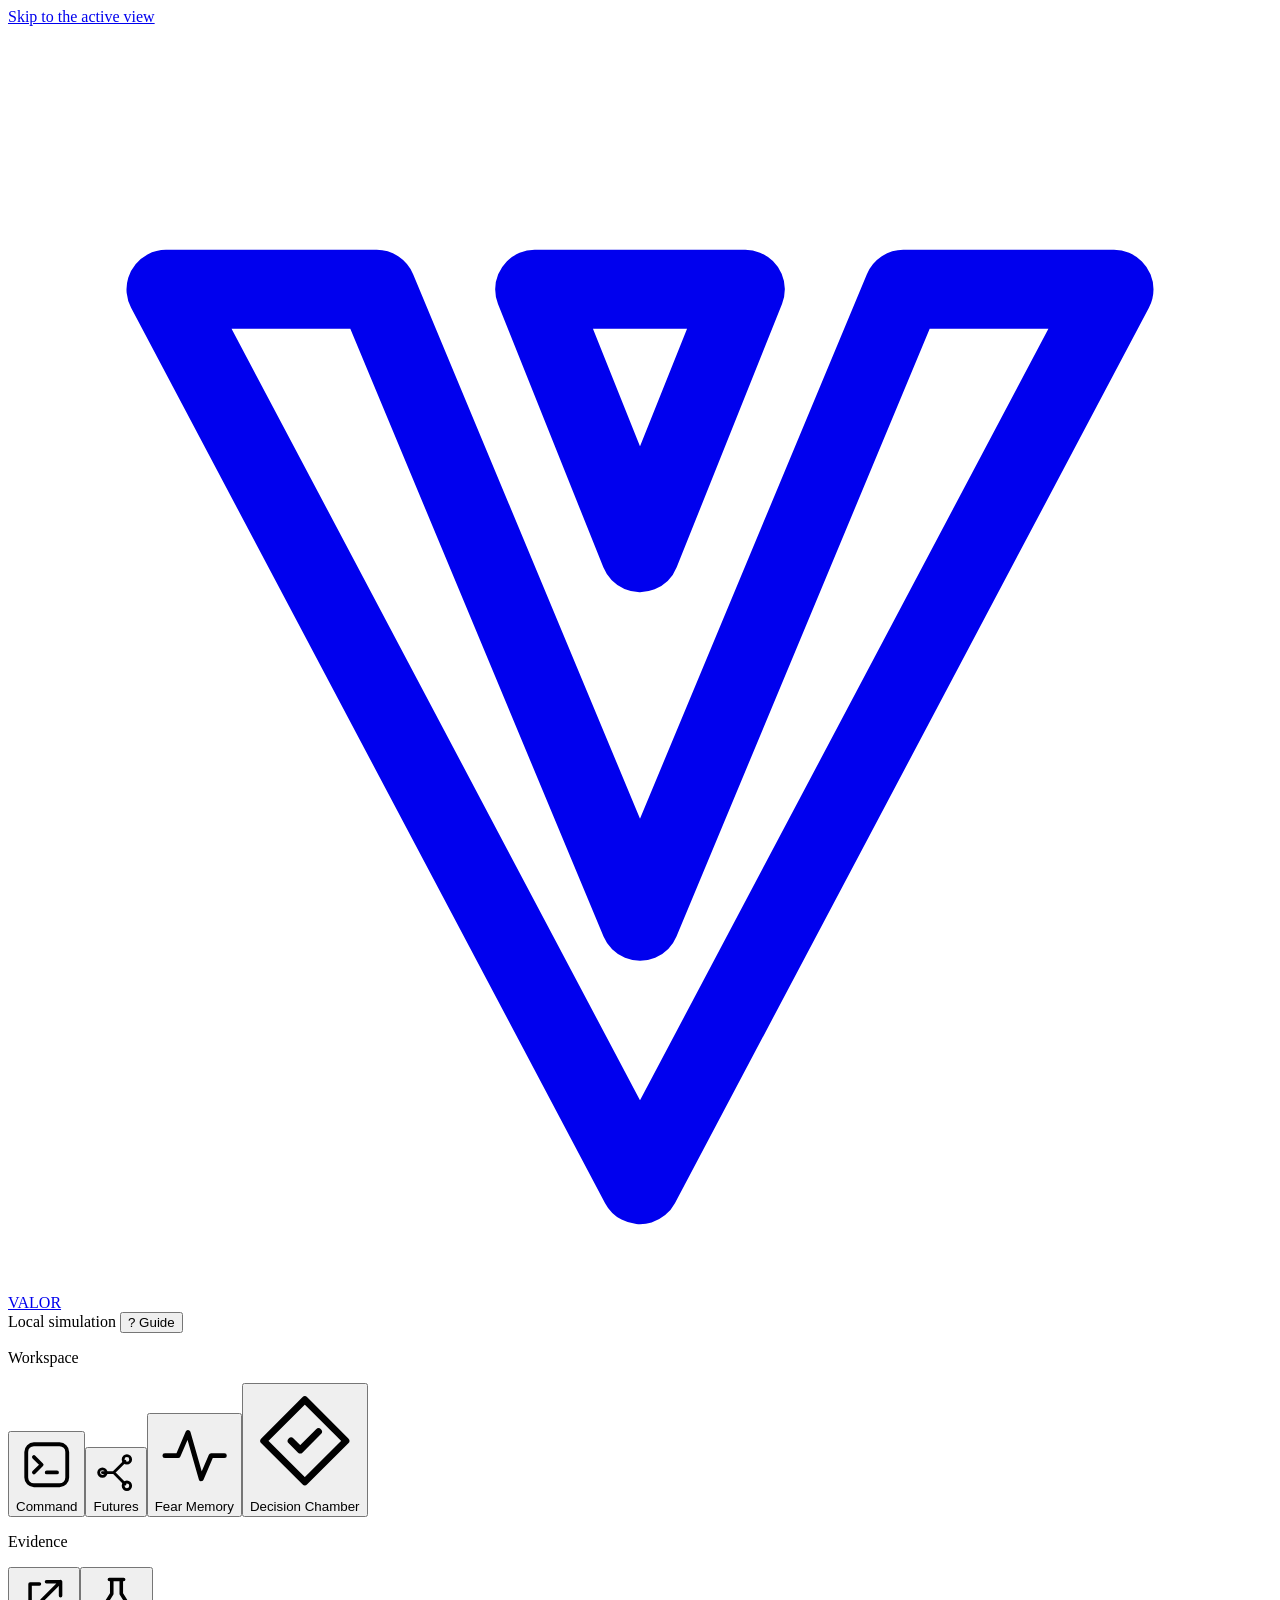
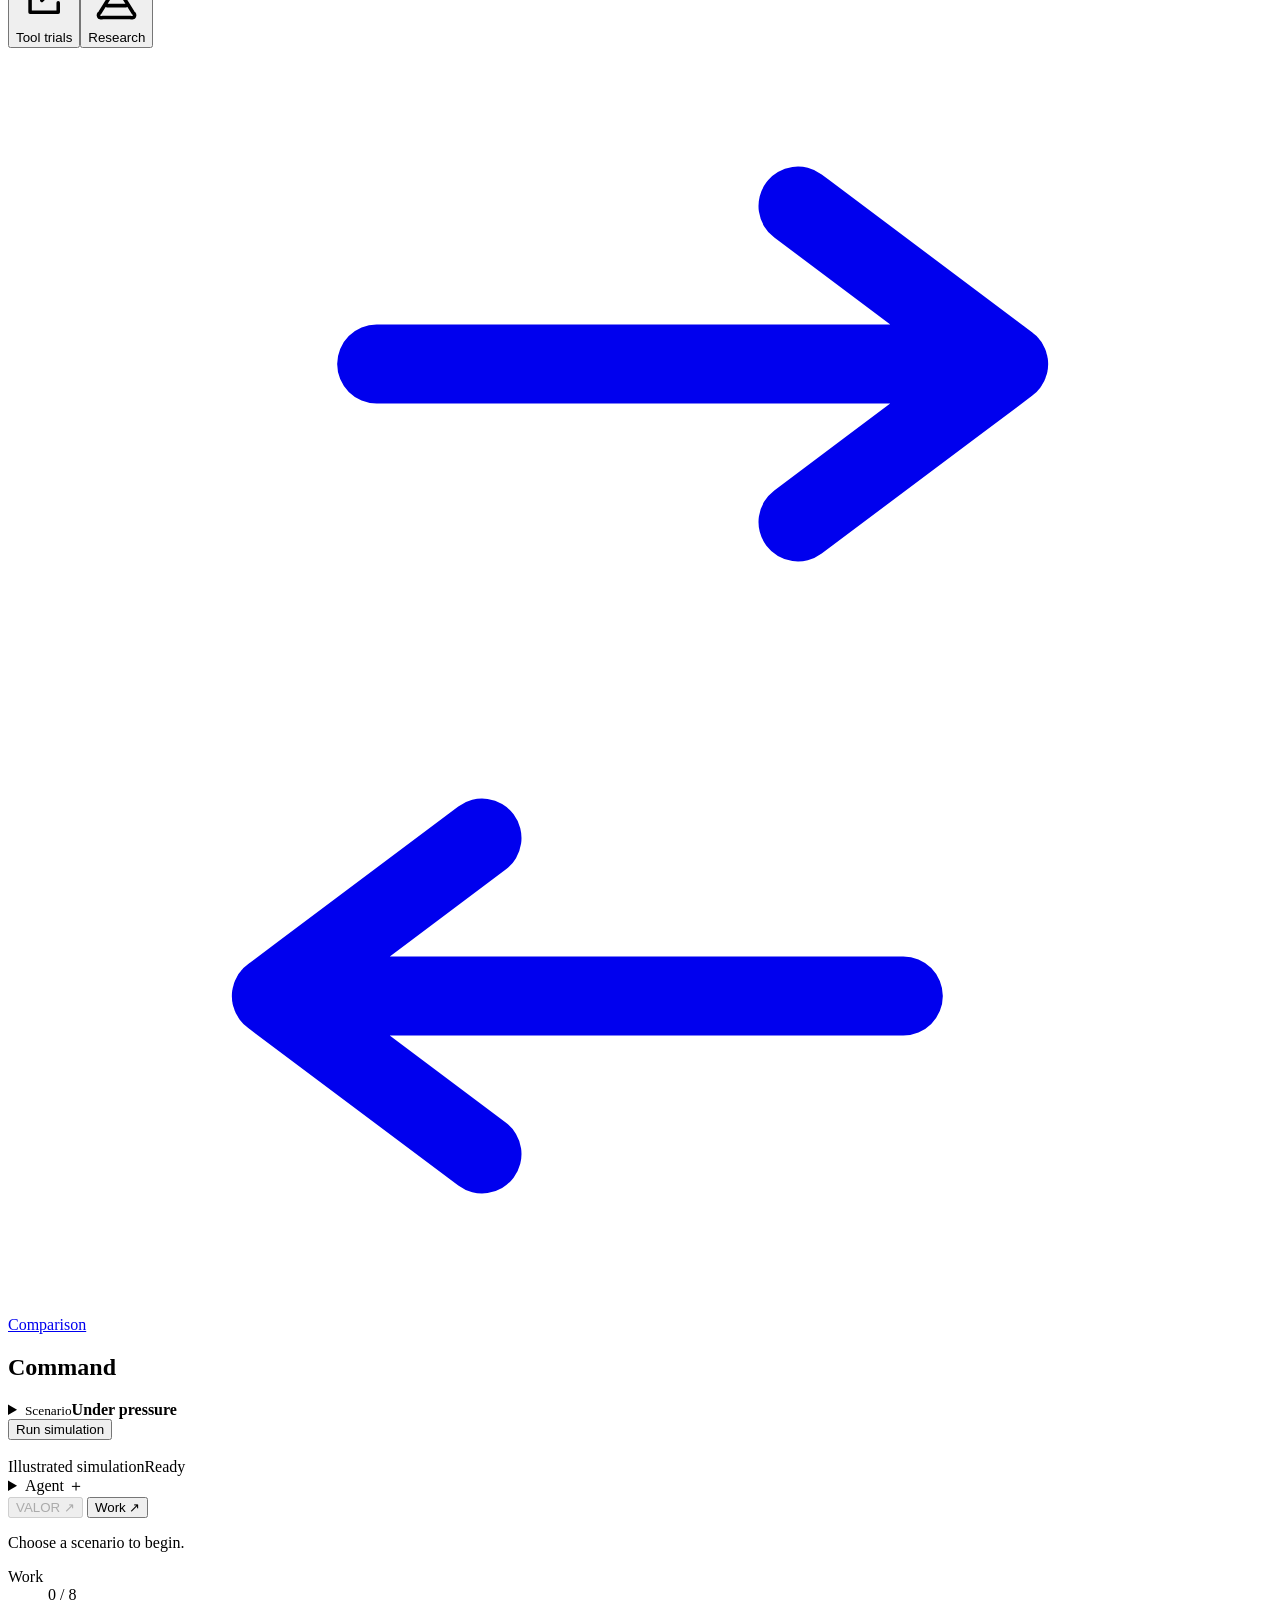
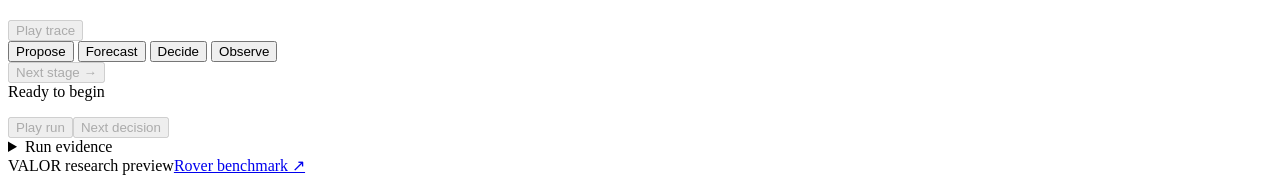
==== commit c137a899: "feat: put a cinematic simulation studio at the center of VALOR" ====
--- a/src/aace/demo/static/index.html
+++ b/src/aace/demo/static/index.html
@@ -8,13 +8,14 @@
   <title>VALOR · Supervision workspace</title>
   <link rel="stylesheet" href="/style.css">
   <link rel="stylesheet" href="/study.css">
+  <link rel="stylesheet" href="/studio.css">
+  <link rel="stylesheet" href="/instruments.css">
   <script src="/study.js" defer></script>
 </head>
 <body class="study-page app-page">
   <a class="skip-link" id="skip-content" href="#study">Skip to the active view</a>
   <header class="site-header">
     <a class="wordmark" href="/" aria-label="VALOR home"><svg class="brand-mark" viewBox="0 0 24 24" fill="none" stroke="currentColor" stroke-width="1.5" stroke-linecap="round" stroke-linejoin="round" aria-hidden="true"><path d="M3 5h4l5 12 5-12h4L12 22zM10 5l2 5 2-5z"/></svg><span>VALOR</span></a>
-    <span class="header-context">Supervision workspace</span>
     <div class="header-actions">
       <span class="app-mode"><i></i> Local simulation</span>
       <button id="study-help" class="quiet-button"><span class="help-icon" aria-hidden="true">?</span> Guide</button>
@@ -31,14 +32,11 @@
       </div>
     </aside>
     <section id="study" class="study-workspace" aria-labelledby="command-title" tabindex="-1">
-      <div class="view-heading">
+      <div class="command-bar">
         <h1 id="command-title">Command</h1>
-        <p>Follow a proposed action through VALOR before it reaches the work.</p>
-      </div>
-      <div class="run-bar">
         <details id="scenario-menu" class="scenario-menu">
-          <summary id="scenario-label"><span class="scenario-mark" aria-hidden="true"><svg class="icon" viewBox="0 0 24 24" fill="none" stroke="currentColor" stroke-width="1.5" stroke-linecap="round" stroke-linejoin="round" aria-hidden="true"><path d="M4 8l4 4-4 4m7 0h7"/></svg></span><span><small>Scenario</small><strong id="study-title">Under pressure</strong></span><span class="chevron" aria-hidden="true"></span></summary>
-          <div class="condition-selector" role="group" aria-label="Experiment situations">
+          <summary id="scenario-label"><span class="scenario-copy"><small>Scenario</small><strong id="study-title">Under pressure</strong></span><span class="chevron" aria-hidden="true"></span></summary>
+          <div class="condition-selector" role="group" aria-label="Simulation scenarios">
             <button data-scenario="benign" aria-pressed="false">Everyday work</button>
             <button data-scenario="hazard" aria-pressed="true">Under pressure</button>
             <button data-scenario="degraded" aria-pressed="false">After damage</button>
@@ -46,50 +44,60 @@
             <button data-scenario="deadline" aria-pressed="false">Almost out of time</button>
           </div>
         </details>
-        <p id="study-description">Complete eight units of work under high load.</p>
         <button id="study-run" class="primary">Run simulation</button>
       </div>
-      <section class="gateway-stage" aria-label="Agent to VALOR to work">
-        <div class="gateway-caption"><h2>Supervision trace</h2><span id="flow-step-label">Ready</span></div>
-        <div class="gateway-flow" id="gateway-flow" data-phase="0">
-          <div class="gateway-node agent-node">
-            <div class="node-heading"><span class="node-symbol"><svg class="icon" viewBox="0 0 24 24" fill="none" stroke="currentColor" stroke-width="1.5" stroke-linecap="round" stroke-linejoin="round" aria-hidden="true"><path d="M4 8l4 4-4 4m7 0h7"/></svg></span><div><h3>Agent</h3><p id="flow-proposal">Possible plans</p></div></div>
-            <div id="flow-plans" class="flow-plans" aria-label="Proposed plans"></div>
-          </div>
-          <div class="flow-wire wire-in" aria-hidden="true"><i></i></div>
-          <div class="gateway-node valor-node">
-            <div class="core-dial" aria-hidden="true"><div class="dial-ring"></div><svg class="brand-mark" viewBox="0 0 24 24" fill="none" stroke="currentColor" stroke-width="1.5" stroke-linecap="round" stroke-linejoin="round" aria-hidden="true"><path d="M3 5h4l5 12 5-12h4L12 22zM10 5l2 5 2-5z"/></svg></div>
-            <h3>VALOR</h3>
-            <div class="reason-channels"><span>Logic · Policy check<b id="flow-logic">Awaiting proposals</b></span><span class="fear-channel">Fear memory<b id="flow-fear">Observer only</b></span></div>
-          </div>
-          <div class="flow-wire wire-out" aria-hidden="true"><i></i></div>
-          <div class="gateway-node work-node">
-            <div class="node-heading"><span class="node-symbol"><svg class="icon" viewBox="0 0 24 24" fill="none" stroke="currentColor" stroke-width="1.5" stroke-linecap="round" stroke-linejoin="round" aria-hidden="true"><path d="M4 8l8-4 8 4-8 4-8-4Zm0 4 8 4 8-4m-16 4 8 4 8-4"/></svg></span><div><h3>Work</h3><p id="flow-outcome">Awaiting a decision</p></div></div>
-            <div class="work-readout"><strong id="flow-progress">0 / 8</strong><span>units completed</span></div>
-            <div id="command-work" class="command-work" aria-label="Work completion at this stage"></div>
-            <dl id="flow-resources" class="flow-resources"></dl>
-          </div>
-        </div>
-        <div class="flow-stages" role="group" aria-label="Explore the supervision sequence">
-          <button id="flow-phase-0" aria-pressed="true">Propose</button>
-          <button id="flow-phase-1" aria-pressed="false">Forecast</button>
-          <button id="flow-phase-2" aria-pressed="false">Decide</button>
-          <button id="flow-phase-3" aria-pressed="false">Observe</button>
-        </div>
-        <div class="flow-foot"><p id="flow-caption">Run a scenario to inspect the first decision.</p><button id="flow-play" class="quiet-button" disabled>Animate trace</button><button id="flow-step" class="quiet-button" disabled>Next stage</button></div>
-      </section>
-      <section class="run-review" aria-label="Review the current decision">
-        <div class="review-choice" id="review-choice" hidden>
-          <div><p class="rail-label">Recorded decision</p><h2 id="review-action"></h2><p id="review-reason"></p></div>
-          <button id="review-inspect" class="quiet-button">Inspect decision <span aria-hidden="true">→</span></button>
-        </div>
-        <div class="study-controls"><span id="study-playback-status" role="status" aria-live="polite">Ready to begin</span><div><button class="quiet-button" id="study-play" disabled>Play run</button><button class="quiet-button" id="study-next" disabled>Next decision</button></div></div>
+      <section class="studio" aria-label="Illustrated supervision simulation">
+        <div id="gateway-flow" class="studio-scene" data-phase="0" data-ready="false">
+          <div class="studio-picture" aria-hidden="true">
+            <img class="studio-render" src="/supervision-cell.webp" alt="" fetchpriority="high" decoding="async">
+            <div class="studio-vignette"></div>
+            <i class="scene-light scene-light-input"></i>
+            <i class="scene-light scene-light-core"></i>
+            <i class="scene-light scene-light-output"></i>
+            <i class="scene-packet"></i>
+          </div>
+          <div class="studio-status"><span><i></i> Illustrated simulation</span><span id="flow-step-label">Ready</span></div>
+          <div class="scene-hotspots" aria-label="Inspect the illustrated scene">
+            <details id="proposal-details" class="proposal-details">
+              <summary id="proposal-inspect" class="scene-control"><i aria-hidden="true"></i> Agent <span aria-hidden="true">＋</span></summary>
+              <div class="proposal-sheet"><strong id="flow-proposal">Possible plans</strong><div id="flow-plans" class="flow-plans" aria-label="Proposed plans"></div></div>
+            </details>
+            <button id="review-inspect" class="scene-control" disabled><i aria-hidden="true"></i> VALOR <span aria-hidden="true">↗</span></button>
+            <button id="work-inspect" class="scene-control" aria-controls="workload-evidence"><i aria-hidden="true"></i> Work <span aria-hidden="true">↗</span></button>
+          </div>
+          <div id="command-work" class="work-lights" aria-label="Work completion at this stage"></div>
+        </div>
+        <div class="scene-readout">
+          <div class="readout-caption">
+            <span id="review-choice" hidden><strong id="review-action"></strong></span>
+            <p id="flow-caption">Choose a scenario to begin.</p>
+          </div>
+          <dl class="readout-work"><div><dt>Work</dt><dd id="flow-progress">0 / 8</dd></div></dl>
+          <dl id="flow-resources" class="flow-resources"></dl>
+        </div>
+        <div class="studio-controls">
+          <button id="flow-play" class="trace-play" disabled>Play trace</button>
+          <div class="flow-stages" role="group" aria-label="Trace stages">
+            <button id="flow-phase-0" aria-pressed="true">Propose</button>
+            <button id="flow-phase-1" aria-pressed="false">Forecast</button>
+            <button id="flow-phase-2" aria-pressed="false">Decide</button>
+            <button id="flow-phase-3" aria-pressed="false">Observe</button>
+          </div>
+          <button id="flow-step" class="quiet-button" disabled>Next stage <span aria-hidden="true">→</span></button>
+        </div>
+      </section>
+      <section class="run-review" aria-label="Decision timeline">
+        <span id="study-playback-status" role="status" aria-live="polite">Ready to begin</span>
         <ol id="study-timeline" class="study-timeline" aria-label="Recorded decisions"></ol>
+        <div class="run-transport"><button class="quiet-button" id="study-play" disabled>Play run</button><button class="quiet-button" id="study-next" disabled>Next decision</button></div>
       </section>
       <details id="technical-evidence" class="technical-evidence"><summary>Run evidence</summary>
       <div class="evidence-actions"><button id="mission-futures" class="quiet-button">Plan inspector</button><button id="mission-memory" class="quiet-button">Signal readings</button><button id="study-start" class="quiet-button">New run</button></div>
+      <p id="study-description">Complete eight units of work under high load.</p>
+      <div class="technical-signals"><span>Logic <strong id="flow-logic">Awaiting proposals</strong></span><span>Fear memory <strong id="flow-fear">Observer only</strong></span><span>Work <strong id="flow-outcome">Awaiting a decision</strong></span></div>
+      <p id="review-reason"></p>
       <p class="record-caption" id="record-caption">The local engine generates the decision record.</p>
-      <details class="workload-disclosure"><summary>Inspect workload and resources</summary><section class="simulation-stage" aria-label="Visual simulation of the recorded workload">
+      <details id="workload-evidence" class="workload-disclosure"><summary id="workload-label">Inspect workload and resources</summary><section class="simulation-stage" aria-label="Visual simulation of the recorded workload">
         <div class="stage-topline"><span>SIMULATED WORKLOAD</span><span id="scene-position">Awaiting a run</span></div>
         <div class="scene-body">
           <div class="scene-inputs"><p class="eyebrow">WHAT THE TASK NEEDS</p>
@@ -124,24 +132,66 @@
       </details>
     </section>
     <section id="futures" class="instrument-view" hidden aria-labelledby="futures-title">
-      <div class="view-heading"><h1 id="futures-title">Futures</h1><p>Compare the plans VALOR evaluated from the same starting state.</p></div><div class="futures-layout">
-      <div class="future-network"><div class="future-origin"><span class="node-symbol">◇</span><strong id="future-origin">Awaiting a decision</strong><small>Same state · Different plans</small></div><div id="future-branches" class="future-branches"></div></div>
-      <section class="future-detail" aria-label="Selected branch"><span id="future-label" class="eyebrow">SELECT A BRANCH</span><h2 id="future-name" tabindex="-1">Run a scenario to begin.</h2><p id="future-reason"></p><dl id="future-metrics" class="study-forecast-values"></dl></section>
-      </div><p class="instrument-note">Probabilities describe the full proposed plan. The simulation applies one action at a time.</p>
+      <div class="view-heading instrument-heading">
+        <h1 id="futures-title">Futures</h1>
+        <span class="instrument-tag">Plan forecasts</span>
+      </div>
+      <div class="futures-layout">
+        <div class="future-network">
+          <div class="future-origin"><strong id="future-origin">Awaiting a decision</strong><small>Estimated risk of failure by plan</small></div>
+          <div id="future-branches" class="future-branches"></div>
+        </div>
+        <section class="future-detail" aria-label="Selected plan forecast">
+          <span id="future-label" class="instrument-tag">Plan details</span>
+          <h2 id="future-name" tabindex="-1">Run a scenario to begin.</h2>
+          <p id="future-reason"></p>
+          <dl id="future-metrics" class="study-forecast-values"></dl>
+          <details class="instrument-disclosure"><summary>About this forecast</summary><p>Estimates cover the full proposed plan. The simulation applies one action at a time.</p></details>
+        </section>
+      </div>
     </section>
     <section id="memory" class="instrument-view" hidden aria-labelledby="memory-title">
-      <div class="view-heading"><h1 id="memory-title" tabindex="-1">Fear Memory</h1><p id="memory-summary">Run a scenario to inspect the signal history.</p></div>
-      <div class="memory-legend"><span>Observed harm</span><span>Activation after the event</span><span>Recorded steps through the current decision</span></div>
-      <figure class="memory-chart"><svg viewBox="0 0 900 230" role="img" aria-labelledby="memory-chart-title memory-chart-description"><title id="memory-chart-title">Damage and its lingering signal</title><desc id="memory-chart-description">Run a scenario to see recorded signal values.</desc><g class="chart-grid"><path d="M35 25H865M35 85H865M35 145H865M35 205H865"/></g><polyline id="memory-harm-line" class="harm-line" points=""/><polyline id="memory-activation-line" class="activation-line" points=""/><circle id="memory-current-point" r="5" cx="35" cy="205" hidden/></svg><figcaption><span>First decision</span><span id="memory-chart-position">No observations yet</span></figcaption></figure>
-      <details class="memory-readings"><summary>Inspect individual observations</summary><div id="memory-trace" class="memory-trace"></div></details>
-      <p id="memory-scale" class="instrument-note">Raw signal values, not probabilities.</p>
-      <div class="memory-boundary"><strong>Influence on this decision</strong><span>Observer only</span><p>This signal persists within a run. It currently has no effect on forecasts or action selection. A new run resets it.</p></div>
+      <div class="view-heading instrument-heading">
+        <h1 id="memory-title" tabindex="-1">Fear Memory</h1>
+        <span class="instrument-tag">Observer only</span>
+      </div>
+      <figure class="memory-chart">
+        <div class="memory-legend"><span>Observed harm</span><span>Fear signal</span></div>
+        <svg viewBox="0 0 900 230" role="img" aria-labelledby="memory-chart-title memory-chart-description">
+          <title id="memory-chart-title">Damage and its lingering signal</title>
+          <desc id="memory-chart-description">Run a scenario to see recorded signal values.</desc>
+          <g class="chart-grid"><path d="M35 25H865M35 85H865M35 145H865M35 205H865"/></g>
+          <polyline id="memory-harm-line" class="harm-line" points=""/>
+          <polyline id="memory-activation-line" class="activation-line" points=""/>
+          <circle id="memory-current-point" r="5" cx="35" cy="205" hidden/>
+        </svg>
+        <figcaption><span>First decision</span><span id="memory-chart-position">No observations yet</span></figcaption>
+      </figure>
+      <details class="memory-readings instrument-disclosure">
+        <summary>Inspect individual observations</summary>
+        <p id="memory-summary">Run a scenario to inspect the signal history.</p>
+        <p id="memory-scale" class="instrument-note">Raw signal values, not probabilities.</p>
+        <div id="memory-trace" class="memory-trace"></div>
+        <p>The observer records this signal within the run. It does not affect selection.</p>
+      </details>
     </section>
     <section id="chamber" class="instrument-view" hidden aria-labelledby="chamber-title">
-      <div class="view-heading"><h1 id="chamber-title" tabindex="-1">Decision Chamber</h1><p>See what VALOR chose, what it passed over, and what happened.</p></div><div class="decision-surface">
-      <div class="chamber-choice"><span class="eyebrow" id="chamber-status">AWAITING A RUN</span><h2 id="chamber-action">One choice.<br>Its consequences.</h2><p id="chamber-reason">Run a scenario from Command.</p></div>
-      <dl id="chamber-metrics" class="chamber-metrics"></dl>
-      <div class="chamber-comparison"><div><span class="eyebrow">STRONGEST SCORED ALTERNATIVE</span><p id="chamber-alternative">No evaluated alternatives yet.</p><p id="chamber-alternative-reason"></p><button id="chamber-inspect" class="text-button" disabled>Inspect this alternative ↗</button></div><div><span class="eyebrow">OBSERVED AFTER THE ACTION</span><p id="chamber-outcome">No outcome yet.</p></div></div>
+      <div class="view-heading instrument-heading"><h1 id="chamber-title" tabindex="-1">Decision Chamber</h1></div>
+      <div class="decision-surface">
+        <div class="chamber-verdict">
+          <div class="chamber-choice">
+            <span class="instrument-tag" id="chamber-status">Awaiting a run</span>
+            <h2 id="chamber-action">No selected plan</h2>
+            <p id="chamber-outcome">No outcome yet.</p>
+          </div>
+          <span class="chamber-sigil" aria-hidden="true"><span></span></span>
+        </div>
+        <dl id="chamber-metrics" class="chamber-metrics"></dl>
+        <details class="instrument-disclosure">
+          <summary>Why this choice?</summary>
+          <p id="chamber-reason">Run a scenario from Command.</p>
+          <div class="chamber-comparison"><div><span class="eyebrow">Highest scored alternative</span><p id="chamber-alternative">No evaluated alternatives yet.</p><p id="chamber-alternative-reason"></p><button id="chamber-inspect" class="text-button" disabled>Inspect alternative ↗</button></div></div>
+        </details>
       </div>
     </section>
     <div id="instrument-navigation" class="instrument-navigation" hidden><span id="instrument-position">No run loaded</span><button id="instrument-previous">← Previous decision</button><button id="instrument-next">Next decision →</button><button id="instrument-command">Return to Command ↗</button></div>
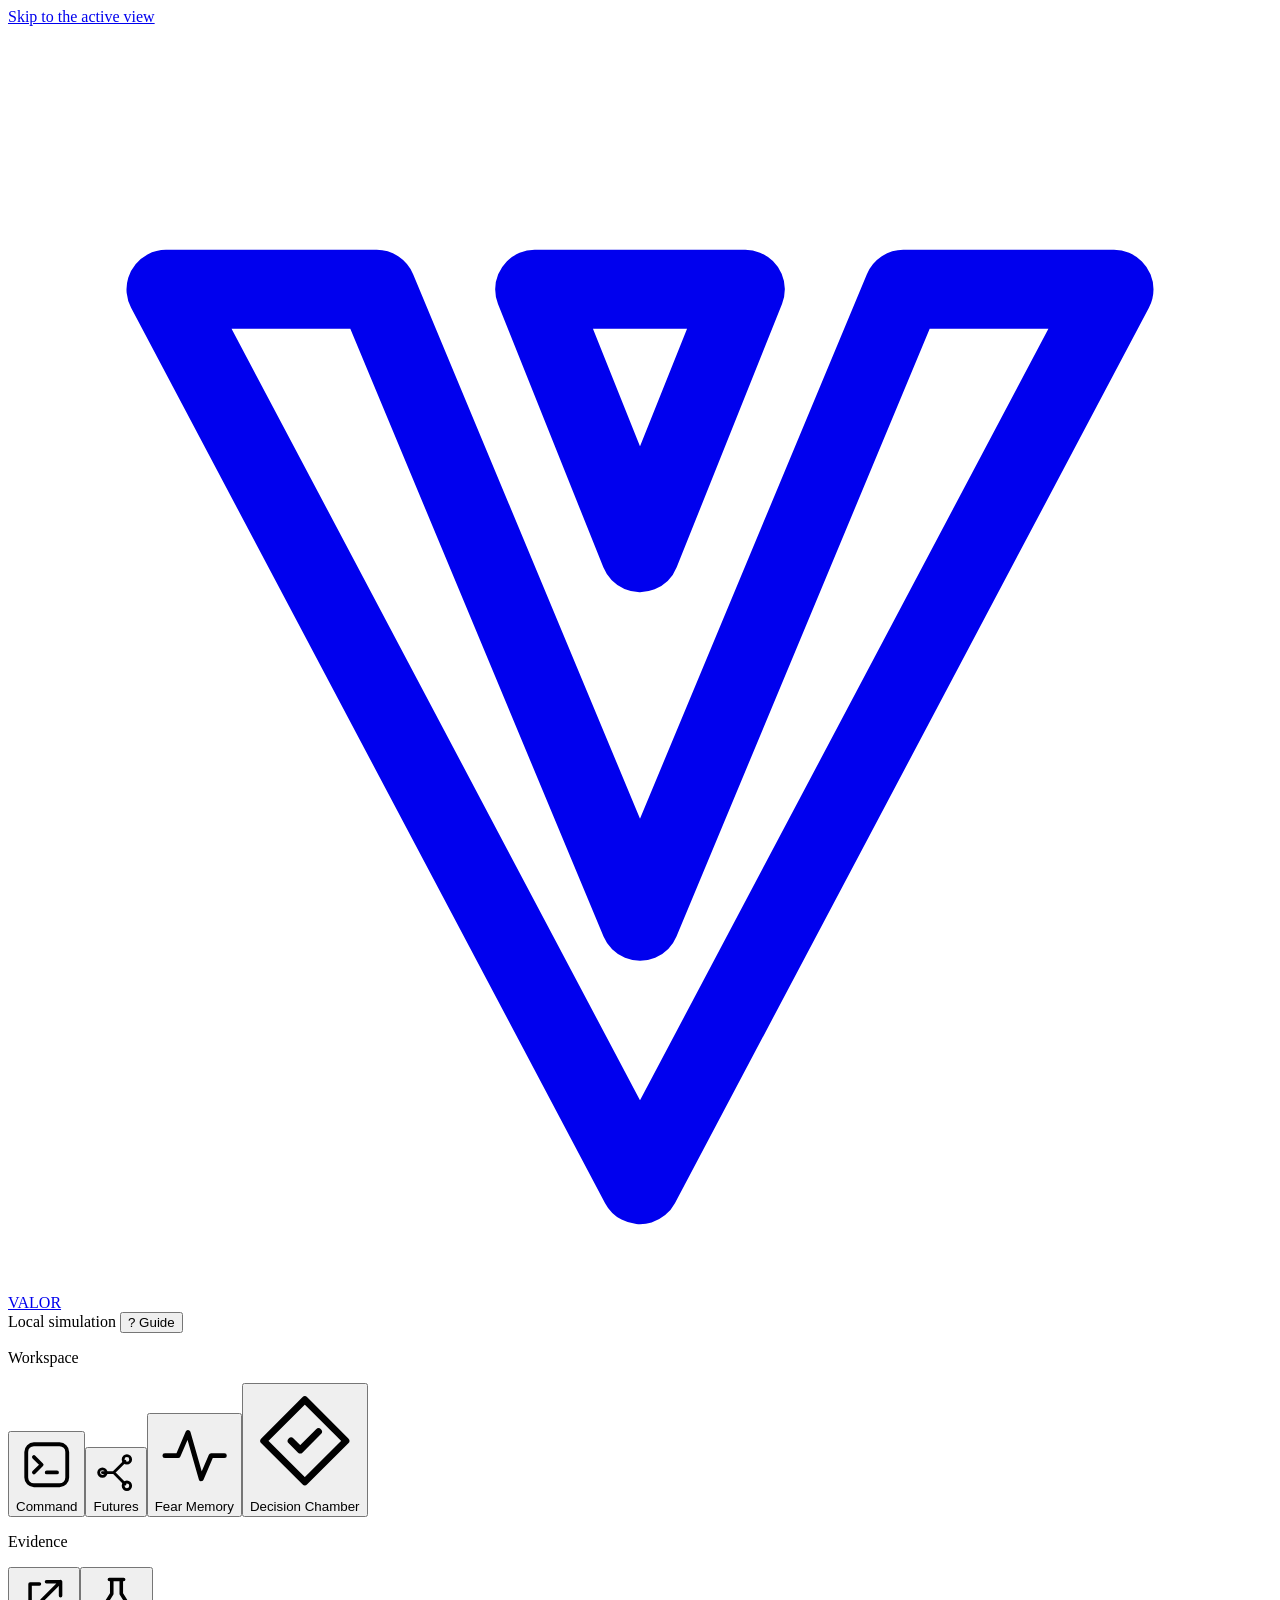
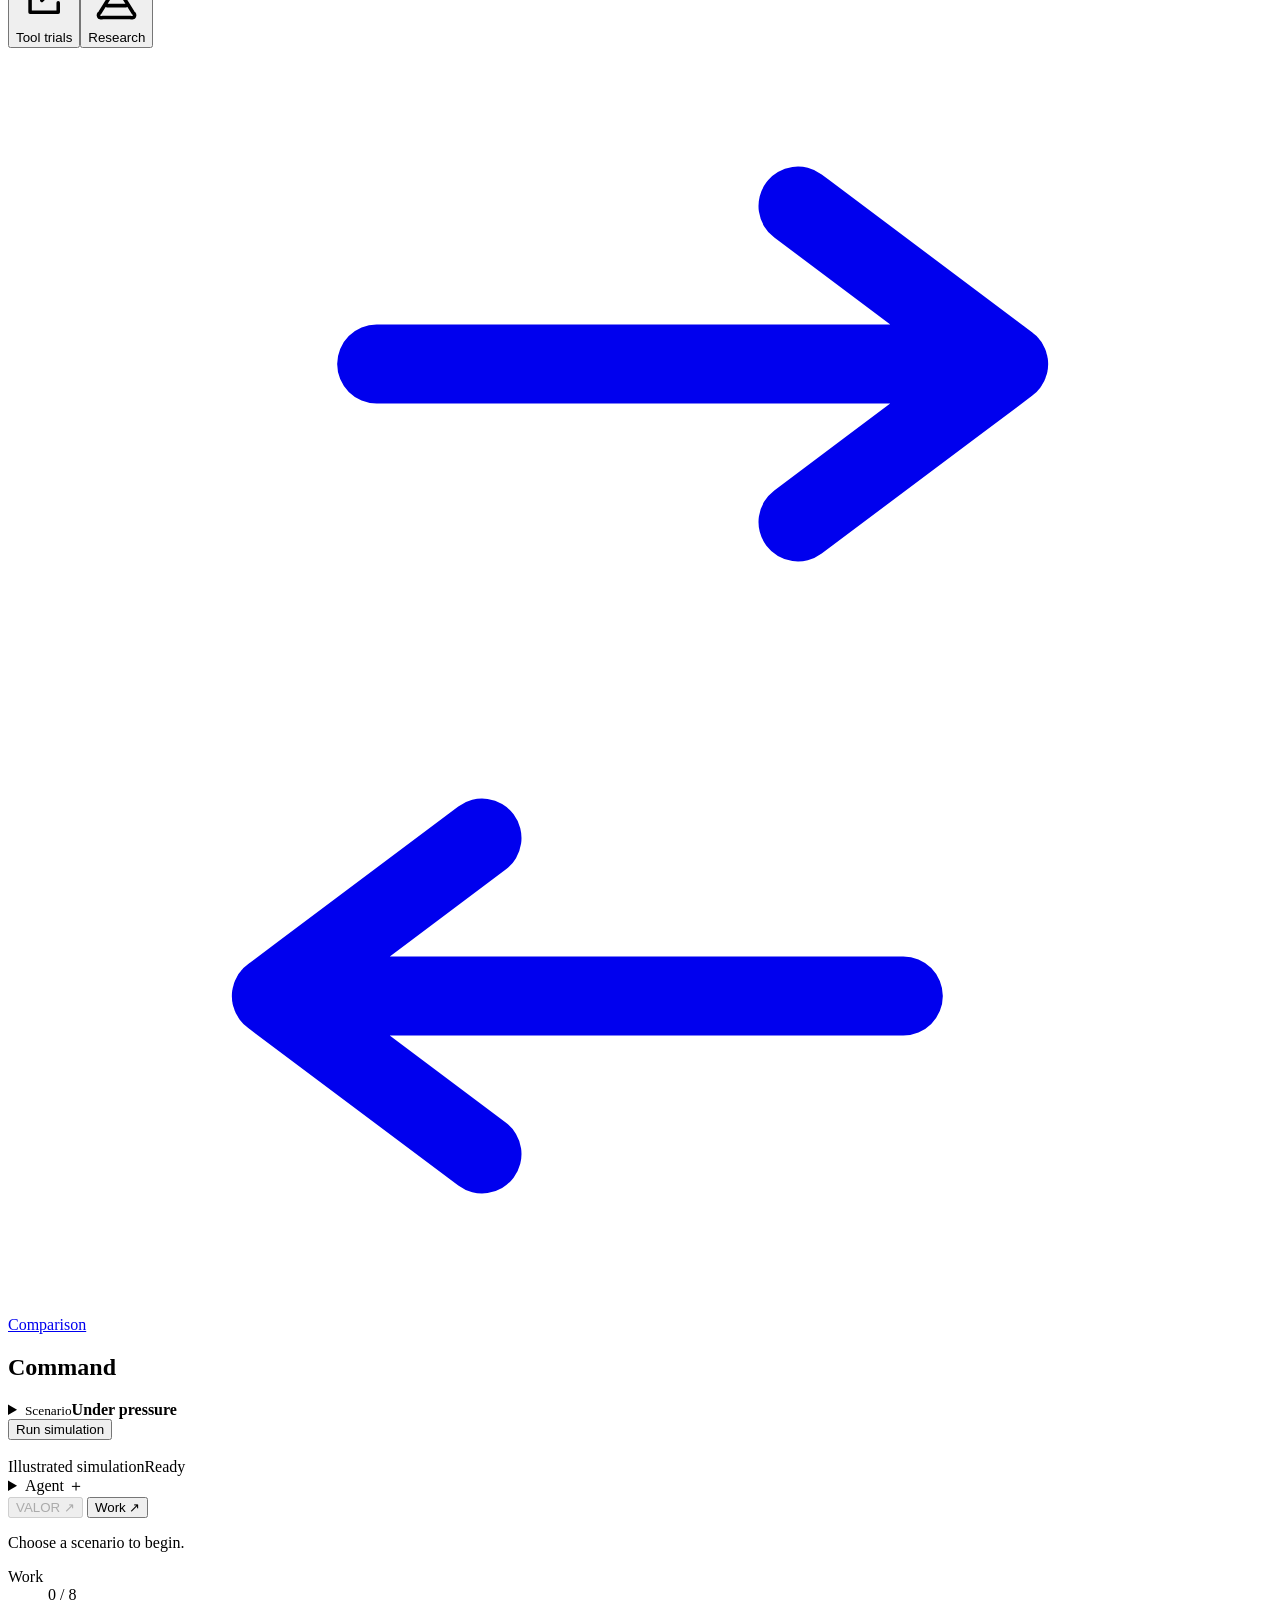
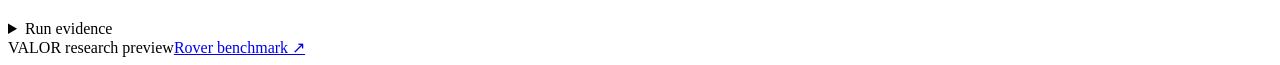
==== commit 2cccd40f: "polish: refine visual playback and on-demand decision evidence" ====
--- a/src/aace/demo/static/index.html
+++ b/src/aace/demo/static/index.html
@@ -75,7 +75,7 @@
           <dl class="readout-work"><div><dt>Work</dt><dd id="flow-progress">0 / 8</dd></div></dl>
           <dl id="flow-resources" class="flow-resources"></dl>
         </div>
-        <div class="studio-controls">
+        <div class="studio-controls" id="trace-controls" hidden>
           <button id="flow-play" class="trace-play" disabled>Play trace</button>
           <div class="flow-stages" role="group" aria-label="Trace stages">
             <button id="flow-phase-0" aria-pressed="true">Propose</button>
@@ -86,7 +86,7 @@
           <button id="flow-step" class="quiet-button" disabled>Next stage <span aria-hidden="true">→</span></button>
         </div>
       </section>
-      <section class="run-review" aria-label="Decision timeline">
+      <section class="run-review" id="run-review" aria-label="Decision timeline" hidden>
         <span id="study-playback-status" role="status" aria-live="polite">Ready to begin</span>
         <ol id="study-timeline" class="study-timeline" aria-label="Recorded decisions"></ol>
         <div class="run-transport"><button class="quiet-button" id="study-play" disabled>Play run</button><button class="quiet-button" id="study-next" disabled>Next decision</button></div>
@@ -160,7 +160,9 @@
         <svg viewBox="0 0 900 230" role="img" aria-labelledby="memory-chart-title memory-chart-description">
           <title id="memory-chart-title">Damage and its lingering signal</title>
           <desc id="memory-chart-description">Run a scenario to see recorded signal values.</desc>
+          <defs><linearGradient id="memory-signal-fill" x1="0" y1="0" x2="0" y2="1" gradientUnits="objectBoundingBox"><stop offset="0%" stop-color="#e8be78" stop-opacity=".25"/><stop offset="100%" stop-color="#e8be78" stop-opacity="0"/></linearGradient></defs>
           <g class="chart-grid"><path d="M35 25H865M35 85H865M35 145H865M35 205H865"/></g>
+          <path id="memory-activation-area" fill="url(#memory-signal-fill)" d=""/>
           <polyline id="memory-harm-line" class="harm-line" points=""/>
           <polyline id="memory-activation-line" class="activation-line" points=""/>
           <circle id="memory-current-point" r="5" cx="35" cy="205" hidden/>
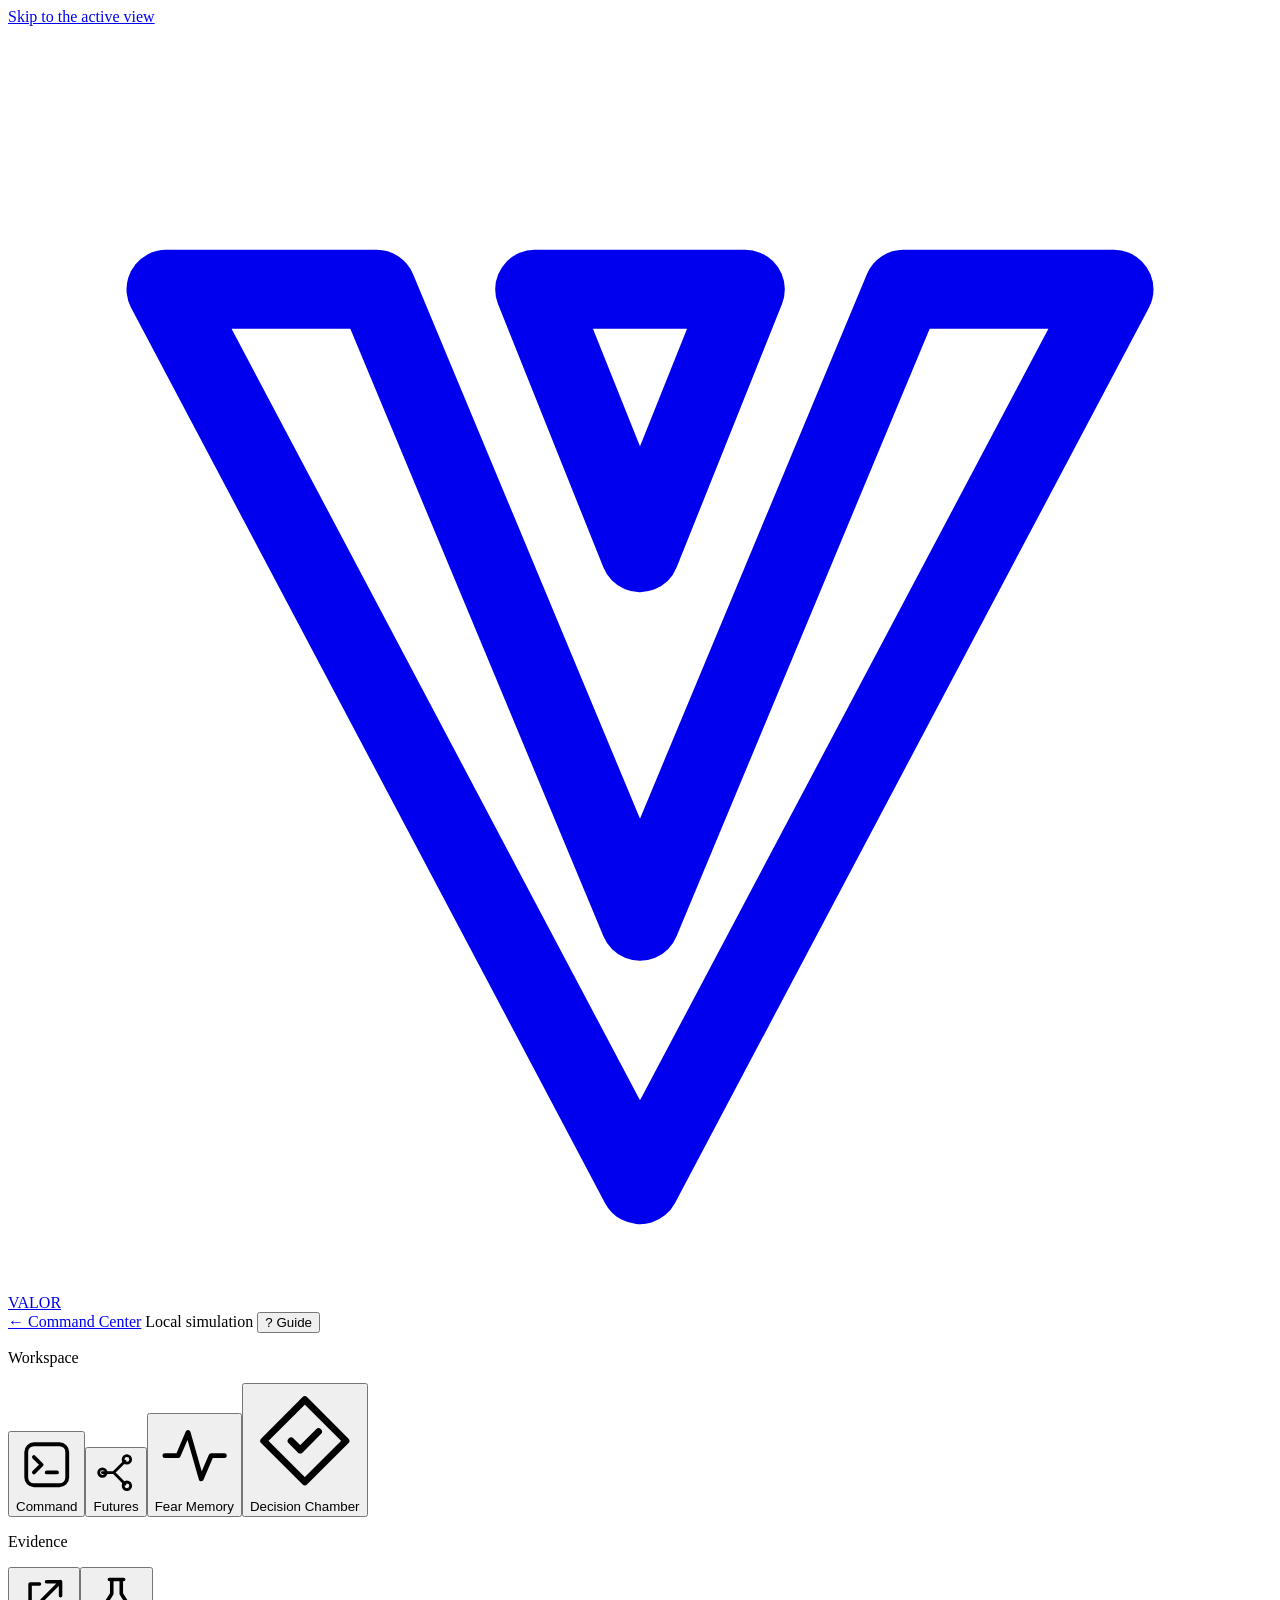
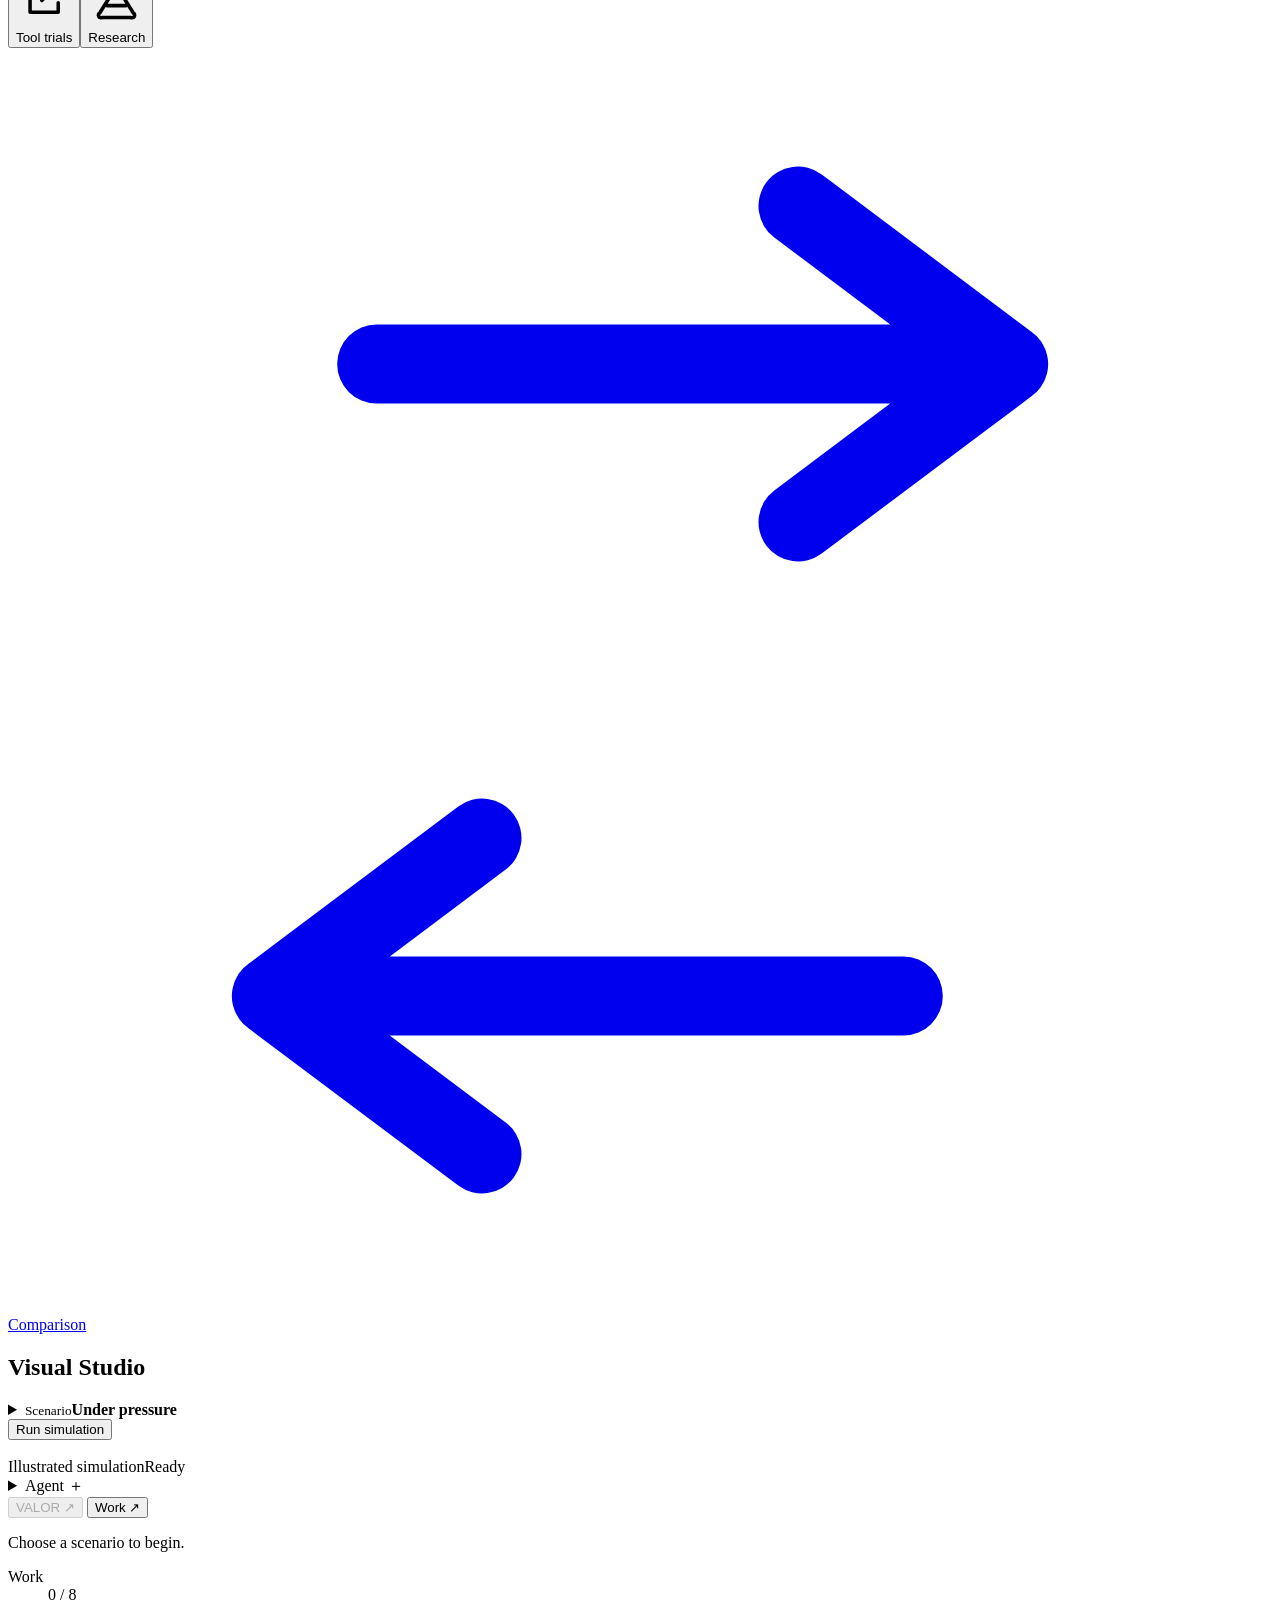
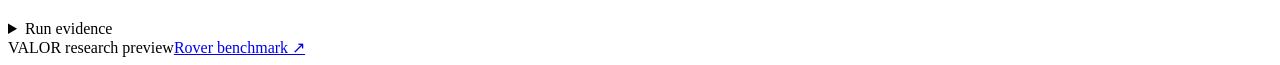
==== commit 79b4c670: "feat: add VALOR Command Center and local run telemetry" ====
--- a/src/aace/demo/static/index.html
+++ b/src/aace/demo/static/index.html
@@ -17,6 +17,7 @@
   <header class="site-header">
     <a class="wordmark" href="/" aria-label="VALOR home"><svg class="brand-mark" viewBox="0 0 24 24" fill="none" stroke="currentColor" stroke-width="1.5" stroke-linecap="round" stroke-linejoin="round" aria-hidden="true"><path d="M3 5h4l5 12 5-12h4L12 22zM10 5l2 5 2-5z"/></svg><span>VALOR</span></a>
     <div class="header-actions">
+      <a class="quiet-button" id="center-link" href="/">← Command Center</a>
       <span class="app-mode"><i></i> Local simulation</span>
       <button id="study-help" class="quiet-button"><span class="help-icon" aria-hidden="true">?</span> Guide</button>
     </div>
@@ -33,7 +34,7 @@
     </aside>
     <section id="study" class="study-workspace" aria-labelledby="command-title" tabindex="-1">
       <div class="command-bar">
-        <h1 id="command-title">Command</h1>
+        <h1 id="command-title">Visual Studio</h1>
         <details id="scenario-menu" class="scenario-menu">
           <summary id="scenario-label"><span class="scenario-copy"><small>Scenario</small><strong id="study-title">Under pressure</strong></span><span class="chevron" aria-hidden="true"></span></summary>
           <div class="condition-selector" role="group" aria-label="Simulation scenarios">
@@ -196,7 +197,7 @@
         </details>
       </div>
     </section>
-    <div id="instrument-navigation" class="instrument-navigation" hidden><span id="instrument-position">No run loaded</span><button id="instrument-previous">← Previous decision</button><button id="instrument-next">Next decision →</button><button id="instrument-command">Return to Command ↗</button></div>
+    <div id="instrument-navigation" class="instrument-navigation" hidden><span id="instrument-position">No run loaded</span><button id="instrument-previous">← Previous decision</button><button id="instrument-next">Next decision →</button><button id="instrument-command">Return to Studio ↗</button></div>
     <section id="execution" class="mission-section" hidden aria-labelledby="execution-title">
       <div class="view-heading"><h1 id="execution-title">Tool trials</h1><p>Recorded local SQLite trial</p></div>
       <p class="mission-lead">A local Llama agent proposed real writes to disposable records. VALOR checked the predicted effect before the worker could proceed.</p>
